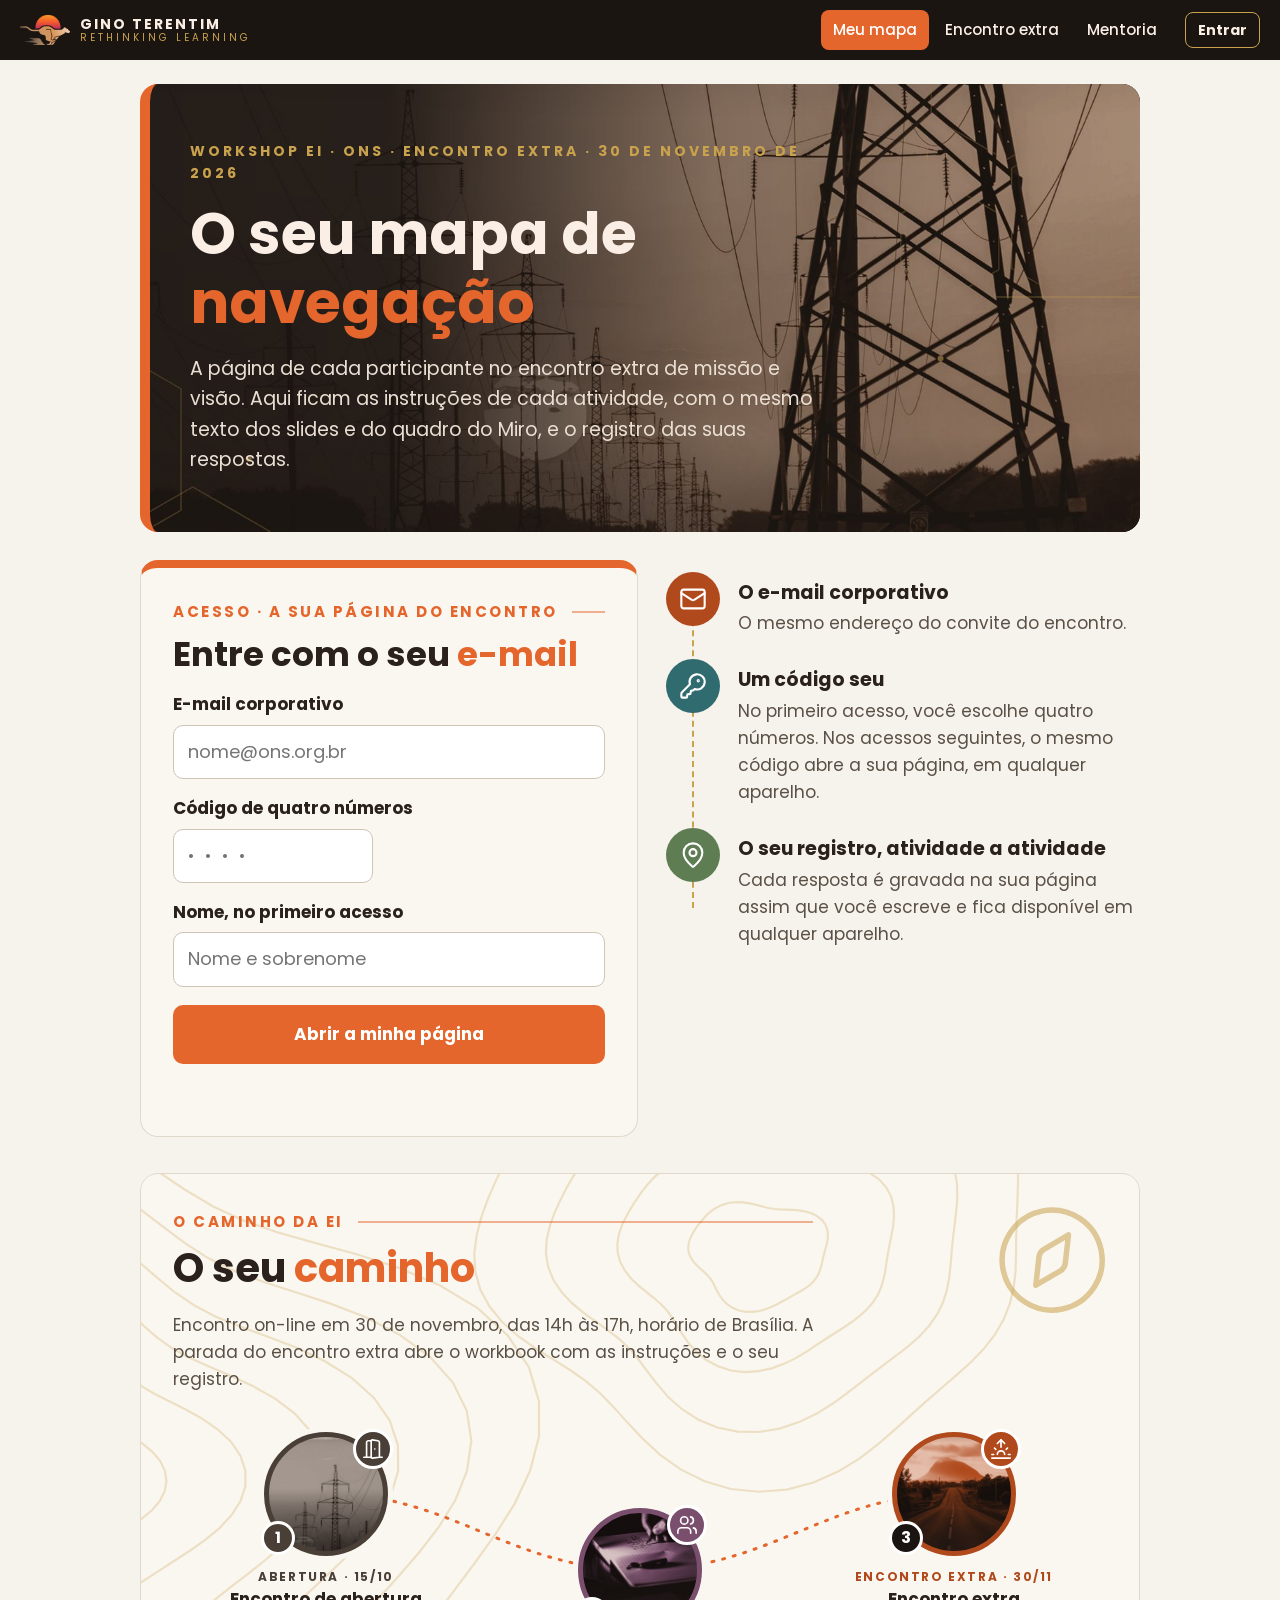
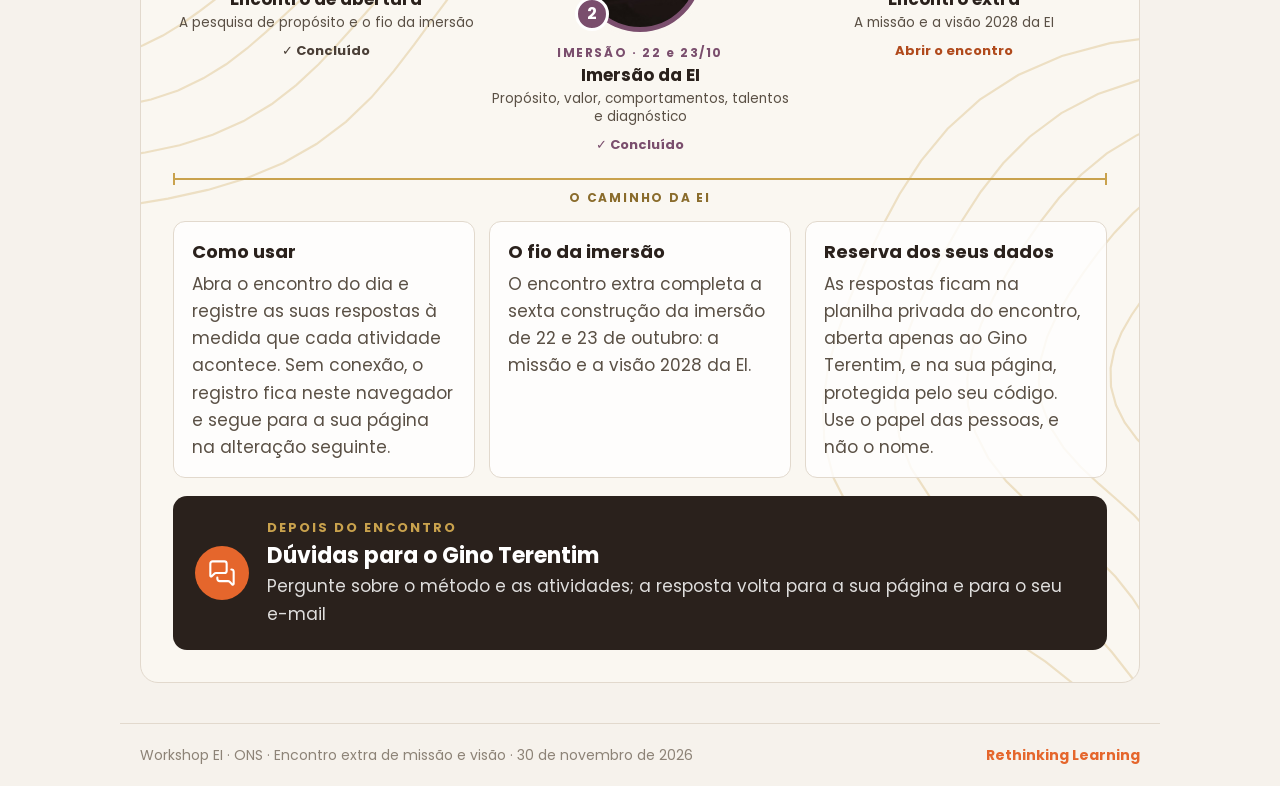
==== docs/index.html @ 48d2175e "Workbook digital do encontro extra de missão e visão (v2) Co-Authored-By: Claude Opus 5.5 <noreply@a" ====
<!doctype html>
<html lang="pt-BR"><head><meta charset="utf-8"><meta name="viewport" content="width=device-width,initial-scale=1">
<title>Encontro extra EI · Workbook digital</title><meta name="robots" content="noindex">
<style>@font-face{font-family:Poppins;font-weight:400;src:url(fonts/Poppins-Regular.ttf) format('truetype');font-display:swap}@font-face{font-family:Poppins;font-weight:500;src:url(fonts/Poppins-Medium.ttf) format('truetype');font-display:swap}@font-face{font-family:Poppins;font-weight:700;src:url(fonts/Poppins-Bold.ttf) format('truetype');font-display:swap}:root{--lar:#E5662C;--tinta:#2A211C;--corpo:#5A5045;--linha:#E2D9CD;--fraco:#8D8377;--claro:#F6F2EC;--papel:#FAF7F1;--escuro:#1B1512;--ouro:#C9A24D;--tom:#E5662C}
*{box-sizing:border-box}
html{scroll-behavior:smooth}
body{margin:0;font-family:Poppins,system-ui,sans-serif;font-size:17px;line-height:1.6;color:var(--corpo);background:var(--claro)}
a{color:var(--lar)}
h1,h2,h3{color:var(--tinta);line-height:1.2;margin:0 0 .5em}
h1 em,h2 em{font-style:normal;color:var(--lar)}
main{max-width:1040px;margin:0 auto;padding:0 20px 40px}
.topo{position:sticky;top:0;z-index:20;display:flex;align-items:center;gap:16px;flex-wrap:wrap;padding:10px 20px;background:var(--escuro);color:#FBEEE5}
.marca{display:flex;align-items:center;gap:10px;text-decoration:none;color:#FBEEE5}
.marca img{height:30px;width:auto}
.marca span{display:flex;flex-direction:column;line-height:1.15}
.marca b{font-size:14px;letter-spacing:2px}
.marca i{font-style:normal;font-size:10px;letter-spacing:3px;color:var(--ouro)}
.nav{margin-left:auto;display:flex;gap:4px;flex-wrap:wrap}
.nav a{color:#FBEEE5;text-decoration:none;font-size:15px;font-weight:500;padding:8px 12px;border-radius:8px}
.nav a:hover,.nav a.ativo{background:var(--lar);color:#fff}
.selo-prof{margin-left:auto;background:var(--lar);color:#fff;font-weight:700;font-size:13px;letter-spacing:2px;padding:6px 12px;border-radius:6px}
.capa{margin:24px 0 0;padding:56px 40px;border-radius:18px;background:var(--escuro);color:#EADFD3;position:relative;overflow:hidden;border-left:10px solid var(--tom)}
.capa:after{content:"";position:absolute;right:-70px;top:-70px;width:280px;height:280px;border:2px solid var(--ouro);opacity:.35;clip-path:polygon(25% 0,75% 0,100% 50%,75% 100%,25% 100%,0 50%);background:transparent;outline:2px solid var(--ouro)}
.capa__k{font-size:14px;font-weight:700;letter-spacing:3px;color:var(--ouro);margin:0 0 14px}
.capa h1{color:#FBEEE5;font-size:clamp(34px,6vw,58px);margin:0 0 16px}
.capa__l{font-size:19px;max-width:720px;margin:0}
.bloco{margin:36px 0 0;padding:32px;background:var(--papel);border:1px solid var(--linha);border-radius:18px;border-top:8px solid var(--tom)}
.bloco--abre{border-top-color:var(--lar)}
.eyebrow{display:flex;align-items:center;gap:14px;color:var(--tom);font-weight:700;font-size:15px;letter-spacing:2.5px;margin-bottom:10px}
.eyebrow i{flex:1;height:2px;background:var(--tom);opacity:.5}
.bloco h2{font-size:clamp(26px,4vw,36px)}
.bloco h3{font-size:22px;margin-top:1.2em}
.pergunta{font-size:21px;font-weight:500;color:var(--tinta);border-left:5px solid var(--tom);padding:6px 0 6px 16px;margin:14px 0}
.pergunta--at{font-size:19px;background:#fff;border-radius:0 10px 10px 0;padding:12px 16px}
.capaz{background:#fff;border:1px solid var(--linha);border-radius:12px;padding:16px 20px;margin:16px 0}
.capaz b{color:var(--tinta)}
.capaz ol{margin:8px 0 0;padding-left:22px}
.conceito{background:#fff;border:1px solid var(--linha);border-radius:14px;padding:22px 24px;margin:20px 0}
.conceito h3{margin-top:0}
.fonte{font-size:15px;color:var(--fraco);margin:10px 0 0}
.regua{background:#B04A1C;color:#FDEFE6;border-radius:14px;padding:24px;margin:20px 0}
.regua h3{color:#fff;margin-top:0}
.regua__q{font-size:22px;font-weight:700;color:#fff}
.regua .cards3>div{background:rgba(255,255,255,.12);border:0;color:#FDEFE6}
.regua .cards3 b{color:#fff}
.regua .tabela--ler{background:#fff;color:var(--corpo)}
.cards3{display:grid;grid-template-columns:repeat(auto-fit,minmax(230px,1fr));gap:14px;margin:14px 0}
.cards3>div{background:var(--papel);border:1px solid var(--linha);border-radius:12px;padding:16px 18px}
.cards3 b{display:block;color:var(--tinta);font-size:18px;margin-bottom:4px}
.cards3 p{margin:0}
.cards3 i{display:block;margin-top:8px;color:var(--fraco)}
.cards2{display:grid;grid-template-columns:repeat(auto-fit,minmax(260px,1fr));gap:16px;margin:24px 0 8px}
.cartao{display:flex;flex-direction:column;gap:6px;padding:22px;border-radius:14px;background:var(--tom);color:#fff;text-decoration:none}
.cartao span{font-size:13px;font-weight:700;letter-spacing:2px;opacity:.85}
.cartao b{font-size:22px;line-height:1.2}
.cartao i{font-style:normal;opacity:.9}
.nota-pe{color:var(--fraco);font-size:15px}
.caminho{display:grid;grid-template-columns:repeat(5,1fr);gap:10px;margin:16px 0}
.caminho__p{display:flex;flex-direction:column;align-items:center;text-align:center;gap:4px;padding:14px 8px;border-radius:12px;background:#fff;border:2px solid var(--linha);text-decoration:none;color:var(--corpo)}
.caminho__g{font-size:11px;font-weight:700;letter-spacing:1.5px;color:var(--fraco);text-transform:uppercase;min-height:34px}
.caminho__n{width:52px;height:52px;border-radius:50%;display:grid;place-items:center;font-weight:700;font-size:22px;color:var(--tom);border:3px solid var(--tom);background:var(--claro)}
.caminho__p b{color:var(--tinta);font-size:15px;line-height:1.25}
.caminho__p small{font-size:13px}
.caminho__p em{font-style:normal;font-size:13px;font-weight:500;color:var(--tom)}
.caminho__p.feito .caminho__n,.caminho__p.aqui .caminho__n{background:var(--tom);color:#fff}
.caminho__p.aqui{border-color:var(--lar);box-shadow:0 0 0 3px rgba(229,102,44,.25)}
.indice{list-style:none;padding:0;margin:10px 0;display:grid;gap:8px}
.indice li{display:flex;flex-wrap:wrap;gap:6px 16px;align-items:baseline;background:#fff;border-left:6px solid var(--tom);border-radius:0 10px 10px 0;padding:10px 14px}
.indice a{color:var(--tinta);text-decoration:none;font-weight:500}
.indice a b{color:var(--tom)}
.indice span{color:var(--fraco);font-size:15px}
.atividade{background:#fff;border:2px solid var(--tom);border-radius:16px;padding:24px;margin:24px 0}
.atividade__cab{display:flex;gap:10px;flex-wrap:wrap;margin-bottom:10px}
.selo{display:inline-block;background:var(--tom);color:#fff;font-weight:700;font-size:13px;letter-spacing:1.5px;padding:6px 12px;border-radius:999px;text-decoration:none}
.selo--miro{background:#fff;color:var(--tom);border:2px solid var(--tom)}
.atividade h3{margin-top:4px;font-size:24px}
.passos{padding-left:0;list-style:none;counter-reset:p;margin:14px 0}
.passos li{counter-increment:p;position:relative;padding:8px 0 8px 48px;border-bottom:1px solid var(--linha)}
.passos li:before{content:counter(p);position:absolute;left:0;top:7px;width:32px;height:32px;border-radius:50%;background:var(--tom);color:#fff;font-weight:700;display:grid;place-items:center}
.passos li i{font-style:normal;font-weight:700;color:var(--tom);white-space:nowrap}
.meta{display:grid;grid-template-columns:repeat(auto-fit,minmax(200px,1fr));gap:10px;margin:14px 0}
.meta div{background:var(--papel);border-radius:10px;padding:10px 14px}
.meta span{display:block;font-size:12px;font-weight:700;letter-spacing:1.5px;text-transform:uppercase;color:var(--fraco)}
.meta b{font-weight:500;color:var(--tinta);font-size:16px}
.exemplo{background:#FBEFE4;border-radius:12px;padding:14px 18px;margin:14px 0}
.exemplo>span{font-size:12px;font-weight:700;letter-spacing:1.5px;color:var(--lar)}
.exemplo p{margin:6px 0}
.registro{border:2px dashed var(--tom);border-radius:14px;padding:18px;margin:18px 0 6px;background:var(--papel)}
.registro__t{font-size:13px;font-weight:700;letter-spacing:2px;color:var(--tom)}
.campo{margin:14px 0 0}
.campo label{display:block;color:var(--tinta);margin-bottom:4px}
.dica{margin:0 0 6px;font-size:15px;color:var(--fraco)}
textarea,input[type=text],select{width:100%;font:inherit;font-size:16px;color:var(--tinta);background:#fff;border:1.5px solid #CFC4B5;border-radius:10px;padding:10px 12px}
textarea{resize:vertical;min-height:52px}
textarea:focus,input:focus,select:focus{outline:3px solid rgba(229,102,44,.35);border-color:var(--lar)}
.espelho__v{background:#fff;border:1.5px solid var(--linha);border-radius:10px;padding:10px 12px;color:var(--tinta);white-space:pre-wrap}
.notas{display:grid;grid-template-columns:repeat(auto-fit,minmax(130px,1fr));gap:10px}
.banco{margin:4px 0 8px}
.lacunas,.associar{padding-left:22px;margin:8px 0 12px}
.lacunas li,.associar li{margin:8px 0}
.lacuna{width:74px!important;display:inline-block;text-align:center;font-weight:700}
.associar li{display:grid;grid-template-columns:1fr minmax(200px,260px);gap:12px;align-items:center}
.certo{border-color:#3F7D4E!important;background:#E9F4EA!important}
.errado{border-color:#B8432F!important;background:#FBE9E5!important}
.tabela-w{overflow-x:auto;margin:10px 0}
.tabela{width:100%;border-collapse:collapse;font-size:16px}
.tabela th{background:var(--tinta);color:#FBEEE5;text-align:left;padding:10px 12px;font-size:14px;letter-spacing:.5px}
.tabela td{border:1px solid var(--linha);padding:8px 10px;vertical-align:top;background:#fff;min-width:190px}
.tabela--ler td{padding:10px 12px}
.tabela td textarea,.tabela td select{border-color:var(--linha)}
.mapa{position:relative;margin:16px 0 0;height:480px;background:#fff;border:1.5px solid var(--linha);border-radius:12px;overflow:hidden}
.mapa:before{content:"";position:absolute;left:50%;top:0;bottom:0;border-left:2px dashed var(--linha)}
.mapa:after{content:"";position:absolute;top:50%;left:0;right:0;border-top:2px dashed var(--linha)}
.mapa__q{position:absolute;font-size:12px;font-weight:700;letter-spacing:1px;color:var(--fraco);text-transform:uppercase;padding:8px 10px;z-index:1}
.mapa__n{position:absolute;z-index:2;max-width:42%;font-size:14px;line-height:1.25;font-weight:500;color:var(--tinta);padding:6px 9px;border-radius:6px;box-shadow:0 1px 0 rgba(0,0,0,.15)}
.pontos{margin:14px 0 0;background:var(--papel);border-radius:12px;padding:12px 16px}
.pontos summary{cursor:pointer;font-weight:700;color:var(--tinta)}
.btn{display:inline-block;font:inherit;font-size:15px;font-weight:700;border-radius:10px;padding:10px 16px;cursor:pointer;text-decoration:none;border:2px solid transparent}
.btn--sec{background:#fff;color:var(--tinta);border-color:var(--tinta)}
.btn--mentor{background:var(--tinta);color:#fff}
.mentor{margin:14px 0 0}
.barra{display:flex;flex-wrap:wrap;gap:10px;align-items:center;margin:18px 0 0}
.barra__s{flex:1;min-width:220px;color:var(--fraco);font-size:15px}
.prof{margin:16px 0 0;background:#2A211C;color:#EADFD3;border-radius:12px;padding:16px 20px}
.prof>span{font-size:12px;font-weight:700;letter-spacing:2px;color:var(--ouro)}
.prof__resp{background:rgba(255,255,255,.08);border-radius:10px;padding:10px 14px;margin-top:10px}
.prof__resp b{color:#fff;display:block}
.rodape{max-width:1040px;margin:0 auto;padding:20px;display:flex;justify-content:space-between;gap:12px;flex-wrap:wrap;font-size:14px;color:var(--fraco);border-top:1px solid var(--linha)}
.rodape span:last-child{color:var(--lar);font-weight:700}
@media(max-width:760px){
 body{font-size:16px}.bloco{padding:20px}.capa{padding:36px 22px}
 .caminho{grid-template-columns:1fr 1fr}.caminho__g{min-height:0}
 .associar li{grid-template-columns:1fr}
 .tabela[data-tabela] thead{display:none}
 .tabela[data-tabela] tr{display:block;margin-bottom:14px;border:1px solid var(--linha);border-radius:10px;overflow:hidden}
 .tabela[data-tabela] td{display:block;border:0;border-bottom:1px solid var(--linha)}
 .tabela[data-tabela] td:before{content:attr(data-th);display:block;font-size:12px;font-weight:700;letter-spacing:1px;color:var(--fraco);text-transform:uppercase;margin-bottom:4px}
 .mapa{height:420px}
}
@media print{
 .topo,.barra,.mentor,.btn{display:none!important}
 body{background:#fff;font-size:12pt}.bloco,.atividade,.conceito{break-inside:avoid-page;box-shadow:none}
 .bloco{break-inside:auto}.capa{background:#fff;color:#000;border:2px solid #000}.capa h1{color:#000}.capa__k{color:#000}
 textarea,input,select{border:1px solid #999}
 details.pontos{display:block}
}

/* ===== camada 2026-11 · mapa de navegação, conta e capas com foto ===== */
.btn{background:var(--lar);color:#fff}
.btn--sec{background:#fff;color:var(--tinta);border-color:var(--tinta)}
.btn--mentor{background:var(--tinta);color:#fff}
.btn--grande{font-size:17px;padding:14px 22px;margin-top:18px;width:100%}
.btn:hover{filter:brightness(1.06)}
.disco{flex:none;display:inline-grid;place-items:center;width:54px;height:54px;border-radius:50%;background:var(--tom)}
.disco svg{display:block}
.capa--foto{background-color:var(--escuro);background-image:var(--foto,none);background-position:right center;background-size:cover;background-repeat:no-repeat;min-height:380px;display:flex;flex-direction:column;justify-content:flex-end}
.capa--foto .capa__l,.capa--foto h1,.capa--foto .capa__k{max-width:640px;position:relative;z-index:1}
.capa--foto:after{opacity:.22}
.conta{display:flex;align-items:center;gap:10px;font-size:14px;color:#FBEEE5}
.conta a{color:#FBEEE5;font-weight:700;text-decoration:none;border:1.5px solid var(--ouro);padding:6px 12px;border-radius:8px}
.conta span{font-weight:700}
.conta__sair{font:inherit;font-size:13px;background:transparent;color:var(--ouro);border:1.5px solid var(--ouro);border-radius:8px;padding:5px 10px;cursor:pointer}
.aviso-conta{margin:16px 0 0;padding:14px 18px;border-radius:12px;background:#FFF4EC;border-left:6px solid var(--lar);color:var(--tinta)}
.aviso-conta .btn{margin-left:8px;padding:6px 14px}
.barra__s--ok{color:#4B6A41;font-weight:500}
.barra__s--ok:before{content:"";display:inline-block;width:9px;height:9px;border-radius:50%;background:#5E7D52;margin-right:8px;vertical-align:1px}
/* entrada */
.entrada{margin:28px 0 0;display:grid;grid-template-columns:minmax(0,1.05fr) minmax(0,1fr);gap:28px;align-items:start}
.entrada[hidden]{display:none}
.entrada__f{padding:32px;background:var(--papel);border:1px solid var(--linha);border-top:8px solid var(--lar);border-radius:18px}
.entrada__f h2{font-size:clamp(26px,4vw,34px)}
.entrada__f label{display:block;margin:16px 0 6px;color:var(--tinta)}
.entrada__f input{font-size:18px;padding:12px 14px}
.entrada__f input[name=codigo]{letter-spacing:10px;max-width:200px}
.entrada__aviso{min-height:1.6em;margin:12px 0 0;color:var(--corpo);font-weight:500}
.entrada__aviso--erro{color:#A33B12}
.entrada__passos{list-style:none;margin:0;padding:12px 0 0;display:flex;flex-direction:column;gap:22px;position:relative}
.entrada__passos:before{content:"";position:absolute;left:26px;top:40px;bottom:40px;border-left:2.5px dashed var(--ouro)}
.entrada__passos li{display:flex;gap:18px;align-items:flex-start;position:relative}
.entrada__passos b{display:block;color:var(--tinta);font-size:19px;margin-top:6px}
.entrada__passos p{margin:2px 0 0}
/* mapa do curso */
.mapa-curso{margin:36px 0 0;padding:36px 32px 32px;border-radius:18px;border:1px solid var(--linha);position:relative;overflow:hidden;
  background:var(--papel) url("data:image/svg+xml,%3Csvg%20xmlns%3D%22http%3A//www.w3.org/2000/svg%22%20width%3D%221000%22%20height%3D%22560%22%20viewBox%3D%220%200%201000%20560%22%3E%3Cg%20fill%3D%22none%22%20stroke%3D%22%23C9A24D%22%20stroke-opacity%3D%22.28%22%20stroke-width%3D%221.1%22%3E%3Cpath%20d%3D%22M219.3%2C150.0%20L220.1%2C152.6%20L220.0%2C155.2%20L219.1%2C157.8%20L217.5%2C160.1%20L215.2%2C162.2%20L212.6%2C163.9%20L209.8%2C165.5%20L207.0%2C166.8%20L204.3%2C168.0%20L201.7%2C169.2%20L199.2%2C170.3%20L196.7%2C171.4%20L194.1%2C172.4%20L191.4%2C173.3%20L188.6%2C173.9%20L185.8%2C174.3%20L182.9%2C174.4%20L180.0%2C174.2%20L177.2%2C173.9%20L174.4%2C173.5%20L171.6%2C173.1%20L168.8%2C172.7%20L165.9%2C172.4%20L162.8%2C172.1%20L159.6%2C171.6%20L156.3%2C171.0%20L153.0%2C170.0%20L150.1%2C168.6%20L147.6%2C166.8%20L145.8%2C164.6%20L144.7%2C162.2%20L144.4%2C159.6%20L144.7%2C157.0%20L145.5%2C154.5%20L146.5%2C152.2%20L147.6%2C150.0%20L148.5%2C148.0%20L149.1%2C146.0%20L149.5%2C143.9%20L149.7%2C141.8%20L149.9%2C139.6%20L150.3%2C137.3%20L151.0%2C135.0%20L152.2%2C132.7%20L153.9%2C130.7%20L156.1%2C128.9%20L158.6%2C127.4%20L161.5%2C126.3%20L164.5%2C125.4%20L167.6%2C124.7%20L170.7%2C124.3%20L173.8%2C123.9%20L176.9%2C123.6%20L180.0%2C123.4%20L183.1%2C123.4%20L186.3%2C123.6%20L189.3%2C124.2%20L192.2%2C125.2%20L194.8%2C126.5%20L197.0%2C128.1%20L198.9%2C130.0%20L200.5%2C131.9%20L201.9%2C133.8%20L203.2%2C135.5%20L204.7%2C137.2%20L206.4%2C138.7%20L208.5%2C140.2%20L210.8%2C141.7%20L213.3%2C143.4%20L215.7%2C145.3%20L217.8%2C147.6%20L219.3%2C150.0Z%22/%3E%3Cpath%20d%3D%22M259.8%2C150.0%20L260.6%2C155.2%20L259.7%2C160.4%20L257.2%2C165.3%20L253.4%2C169.8%20L248.8%2C173.7%20L243.6%2C177.2%20L238.4%2C180.3%20L233.2%2C183.1%20L228.3%2C185.8%20L223.4%2C188.4%20L218.6%2C190.9%20L213.7%2C193.3%20L208.5%2C195.3%20L203.1%2C197.0%20L197.4%2C198.1%20L191.6%2C198.7%20L185.8%2C198.7%20L180.0%2C198.3%20L174.4%2C197.8%20L168.8%2C197.2%20L163.1%2C196.6%20L157.3%2C196.2%20L151.2%2C195.8%20L144.7%2C195.2%20L138.1%2C194.3%20L131.5%2C192.8%20L125.3%2C190.5%20L120.0%2C187.3%20L115.7%2C183.3%20L112.9%2C178.7%20L111.5%2C173.7%20L111.4%2C168.5%20L112.3%2C163.4%20L113.8%2C158.6%20L115.5%2C154.2%20L116.9%2C150.0%20L117.8%2C146.0%20L118.1%2C141.9%20L118.1%2C137.7%20L118.0%2C133.3%20L118.1%2C128.6%20L118.8%2C123.8%20L120.5%2C119.1%20L123.2%2C114.7%20L127.0%2C110.8%20L131.7%2C107.4%20L137.1%2C104.6%20L143.0%2C102.5%20L149.0%2C100.8%20L155.1%2C99.4%20L161.3%2C98.3%20L167.5%2C97.3%20L173.7%2C96.6%20L180.0%2C96.3%20L186.3%2C96.4%20L192.6%2C97.2%20L198.5%2C98.8%20L204.0%2C101.1%20L208.9%2C104.1%20L213.1%2C107.5%20L216.6%2C111.2%20L219.7%2C114.9%20L222.7%2C118.4%20L225.8%2C121.6%20L229.3%2C124.4%20L233.5%2C127.1%20L238.3%2C129.9%20L243.5%2C132.9%20L248.7%2C136.4%20L253.5%2C140.4%20L257.4%2C145.0%20L259.8%2C150.0Z%22/%3E%3Cpath%20d%3D%22M300.5%2C150.0%20L300.5%2C157.8%20L298.0%2C165.4%20L293.4%2C172.5%20L287.4%2C179.0%20L280.5%2C184.7%20L273.2%2C189.9%20L266.0%2C194.6%20L259.1%2C199.1%20L252.3%2C203.5%20L245.5%2C207.8%20L238.5%2C211.9%20L231.1%2C215.6%20L223.2%2C218.7%20L214.9%2C221.0%20L206.2%2C222.4%20L197.4%2C223.0%20L188.6%2C223.0%20L180.0%2C222.5%20L171.5%2C222.0%20L163.0%2C221.5%20L154.3%2C221.2%20L145.2%2C220.9%20L135.6%2C220.5%20L125.7%2C219.7%20L115.7%2C218.0%20L106.1%2C215.3%20L97.5%2C211.1%20L90.3%2C205.7%20L85.1%2C199.2%20L82.0%2C191.9%20L80.9%2C184.2%20L81.3%2C176.6%20L82.8%2C169.3%20L84.6%2C162.5%20L86.1%2C156.1%20L87.0%2C150.0%20L86.9%2C144.0%20L86.2%2C137.8%20L85.2%2C131.2%20L84.5%2C124.2%20L84.5%2C117.0%20L85.9%2C109.8%20L89.0%2C102.8%20L93.7%2C96.3%20L99.9%2C90.7%20L107.4%2C85.9%20L115.7%2C81.9%20L124.4%2C78.7%20L133.4%2C76.0%20L142.5%2C73.8%20L151.7%2C71.8%20L161.0%2C70.2%20L170.4%2C69.1%20L180.0%2C68.7%20L189.5%2C69.3%20L198.8%2C71.1%20L207.5%2C74.0%20L215.3%2C78.1%20L222.2%2C82.9%20L228.1%2C88.3%20L233.3%2C93.6%20L238.0%2C98.8%20L242.9%2C103.4%20L248.4%2C107.5%20L254.7%2C111.2%20L262.0%2C114.9%20L270.1%2C118.9%20L278.4%2C123.5%20L286.3%2C128.9%20L293.1%2C135.2%20L298.0%2C142.4%20L300.5%2C150.0Z%22/%3E%3Cpath%20d%3D%22M340.1%2C150.0%20L338.5%2C160.3%20L334.0%2C170.1%20L327.4%2C179.2%20L319.3%2C187.6%20L310.6%2C195.1%20L301.8%2C202.1%20L293.2%2C208.7%20L284.9%2C215.2%20L276.6%2C221.5%20L268.0%2C227.6%20L258.8%2C233.3%20L248.8%2C238.2%20L238.0%2C242.2%20L226.7%2C245.0%20L215.0%2C246.6%20L203.2%2C247.3%20L191.5%2C247.4%20L180.0%2C247.2%20L168.5%2C247.0%20L156.9%2C247.0%20L144.9%2C247.2%20L132.2%2C247.2%20L119.0%2C246.8%20L105.6%2C245.4%20L92.5%2C242.5%20L80.4%2C237.9%20L70.0%2C231.5%20L62.0%2C223.4%20L56.6%2C214.0%20L53.8%2C204.0%20L53.2%2C193.8%20L54.1%2C183.9%20L55.7%2C174.7%20L57.0%2C166.1%20L57.5%2C157.9%20L56.8%2C150.0%20L55.1%2C141.9%20L52.8%2C133.4%20L50.6%2C124.3%20L49.3%2C114.8%20L49.7%2C105.0%20L52.2%2C95.3%20L57.0%2C86.2%20L64.1%2C77.9%20L72.9%2C70.7%20L83.2%2C64.5%20L94.3%2C59.3%20L105.9%2C54.9%20L117.7%2C51.0%20L129.7%2C47.6%20L141.9%2C44.7%20L154.4%2C42.4%20L167.1%2C41.1%20L180.0%2C41.0%20L192.7%2C42.5%20L204.8%2C45.6%20L216.1%2C50.3%20L226.0%2C56.3%20L234.7%2C63.1%20L242.3%2C70.1%20L249.2%2C76.8%20L256.1%2C82.8%20L263.5%2C88.1%20L272.0%2C92.8%20L281.8%2C97.2%20L292.7%2C101.8%20L304.2%2C107.1%20L315.5%2C113.5%20L325.5%2C121.1%20L333.4%2C130.0%20L338.4%2C139.7%20L340.1%2C150.0Z%22/%3E%3Cpath%20d%3D%22M377.7%2C150.0%20L374.0%2C162.6%20L367.4%2C174.5%20L358.9%2C185.5%20L349.3%2C195.6%20L339.4%2C205.1%20L329.8%2C214.0%20L320.4%2C222.8%20L311.0%2C231.4%20L301.3%2C239.8%20L290.8%2C247.8%20L279.2%2C254.9%20L266.5%2C261.0%20L252.8%2C265.6%20L238.4%2C268.8%20L223.7%2C270.7%20L209.0%2C271.7%20L194.4%2C272.3%20L180.0%2C272.7%20L165.4%2C273.3%20L150.4%2C274.2%20L134.8%2C275.0%20L118.4%2C275.4%20L101.6%2C274.6%20L84.9%2C272.0%20L69.1%2C267.3%20L55.1%2C260.2%20L43.8%2C250.9%20L35.6%2C239.8%20L30.6%2C227.5%20L28.4%2C214.8%20L28.3%2C202.4%20L29.2%2C190.7%20L30.1%2C179.8%20L30.0%2C169.6%20L28.5%2C159.8%20L25.5%2C150.0%20L21.6%2C139.7%20L17.5%2C128.8%20L14.3%2C117.1%20L12.9%2C105.0%20L14.1%2C92.7%20L18.2%2C80.8%20L25.3%2C69.7%20L34.9%2C59.8%20L46.4%2C51.0%20L59.3%2C43.5%20L73.0%2C36.8%20L87.2%2C30.9%20L101.7%2C25.6%20L116.6%2C20.9%20L131.9%2C16.9%20L147.7%2C14.1%20L163.8%2C12.9%20L180.0%2C13.5%20L195.8%2C16.4%20L210.6%2C21.3%20L224.1%2C28.0%20L236.1%2C35.9%20L246.6%2C44.3%20L256.0%2C52.5%20L265.1%2C60.0%20L274.7%2C66.4%20L285.3%2C72.0%20L297.5%2C77.0%20L311.2%2C82.0%20L325.8%2C87.6%20L340.5%2C94.5%20L354.2%2C103.0%20L365.5%2C113.2%20L373.5%2C124.7%20L377.6%2C137.2%20L377.7%2C150.0Z%22/%3E%3Cpath%20d%3D%22M412.5%2C150.0%20L406.7%2C164.7%20L398.2%2C178.5%20L388.3%2C191.3%20L377.9%2C203.3%20L367.6%2C214.8%20L357.6%2C226.0%20L347.7%2C237.0%20L337.4%2C247.9%20L326.2%2C258.3%20L313.7%2C268.0%20L299.6%2C276.5%20L284.0%2C283.4%20L267.3%2C288.7%20L249.9%2C292.4%20L232.4%2C294.8%20L214.9%2C296.5%20L197.5%2C298.0%20L180.0%2C299.6%20L162.1%2C301.5%20L143.5%2C303.5%20L124.0%2C304.9%20L103.8%2C305.2%20L83.4%2C303.4%20L63.8%2C299.1%20L46.0%2C291.8%20L30.9%2C281.6%20L19.3%2C269.0%20L11.5%2C254.7%20L7.2%2C239.6%20L5.5%2C224.6%20L5.4%2C210.3%20L5.5%2C197.0%20L4.7%2C184.8%20L2.3%2C173.2%20L-1.9%2C161.8%20L-7.6%2C150.0%20L-13.9%2C137.4%20L-19.5%2C123.9%20L-23.2%2C109.7%20L-24.0%2C95.0%20L-21.4%2C80.4%20L-15.2%2C66.5%20L-5.8%2C53.7%20L6.4%2C42.1%20L20.4%2C31.8%20L35.7%2C22.6%20L51.7%2C14.3%20L68.2%2C6.6%20L85.4%2C-0.3%20L103.1%2C-6.4%20L121.7%2C-11.3%20L140.9%2C-14.3%20L160.5%2C-15.0%20L180.0%2C-13.1%20L198.7%2C-8.6%20L216.1%2C-1.7%20L231.7%2C7.0%20L245.6%2C16.5%20L258.0%2C26.0%20L269.8%2C34.8%20L281.6%2C42.5%20L294.6%2C48.9%20L309.1%2C54.3%20L325.5%2C59.6%20L343.2%2C65.4%20L361.4%2C72.4%20L378.7%2C81.4%20L393.8%2C92.4%20L405.3%2C105.3%20L412.4%2C119.7%20L414.7%2C134.8%20L412.5%2C150.0Z%22/%3E%3Cpath%20d%3D%22M444.4%2C150.0%20L436.6%2C166.6%20L426.8%2C182.2%20L416.2%2C196.9%20L405.7%2C210.9%20L395.6%2C224.5%20L385.7%2C238.0%20L375.4%2C251.4%20L364.2%2C264.5%20L351.3%2C276.9%20L336.4%2C288.1%20L319.6%2C297.7%20L301.1%2C305.4%20L281.5%2C311.3%20L261.4%2C315.7%20L241.2%2C319.1%20L221.0%2C322.1%20L200.7%2C325.1%20L180.0%2C328.5%20L158.5%2C331.9%20L136.0%2C334.9%20L112.5%2C336.6%20L88.5%2C336.2%20L65.0%2C332.7%20L43.0%2C325.8%20L23.8%2C315.3%20L8.3%2C301.6%20L-2.9%2C285.5%20L-10.1%2C268.1%20L-13.8%2C250.5%20L-15.4%2C233.6%20L-16.4%2C217.8%20L-18.1%2C203.4%20L-21.5%2C190.0%20L-27.1%2C177.1%20L-34.6%2C163.9%20L-43.1%2C150.0%20L-51.3%2C135.0%20L-57.8%2C118.9%20L-61.3%2C102.1%20L-60.9%2C85.1%20L-56.3%2C68.4%20L-47.7%2C52.6%20L-35.8%2C38.1%20L-21.3%2C24.9%20L-5.2%2C12.8%20L12.1%2C1.8%20L30.1%2C-8.5%20L49.0%2C-18.1%20L68.7%2C-26.8%20L89.5%2C-34.1%20L111.5%2C-39.5%20L134.2%2C-42.2%20L157.3%2C-42.0%20L180.0%2C-38.4%20L201.5%2C-31.9%20L221.2%2C-23.1%20L238.9%2C-12.9%20L254.8%2C-2.3%20L269.6%2C7.7%20L284.2%2C16.4%20L299.6%2C23.5%20L316.6%2C29.4%20L335.6%2C34.8%20L356.3%2C40.4%20L377.9%2C47.4%20L398.9%2C56.4%20L417.9%2C67.8%20L433.2%2C81.7%20L443.8%2C97.6%20L448.9%2C114.9%20L448.9%2C132.6%20L444.4%2C150.0Z%22/%3E%3Cpath%20d%3D%22M916.5%2C420.0%20L915.4%2C422.3%20L914.1%2C424.5%20L912.8%2C426.5%20L911.6%2C428.5%20L910.5%2C430.5%20L909.3%2C432.5%20L907.9%2C434.5%20L906.4%2C436.4%20L904.5%2C438.1%20L902.3%2C439.7%20L899.9%2C441.0%20L897.2%2C442.1%20L894.4%2C442.9%20L891.6%2C443.6%20L888.8%2C444.3%20L885.9%2C444.9%20L883.0%2C445.6%20L880.0%2C446.3%20L876.8%2C446.9%20L873.5%2C447.4%20L870.0%2C447.6%20L866.6%2C447.3%20L863.3%2C446.5%20L860.4%2C445.2%20L857.9%2C443.3%20L856.1%2C441.1%20L854.8%2C438.7%20L854.0%2C436.2%20L853.5%2C433.7%20L853.2%2C431.5%20L852.8%2C429.4%20L852.2%2C427.5%20L851.2%2C425.7%20L850.0%2C423.9%20L848.7%2C422.0%20L847.3%2C420.0%20L846.1%2C417.8%20L845.3%2C415.5%20L845.1%2C413.1%20L845.4%2C410.7%20L846.3%2C408.4%20L847.7%2C406.2%20L849.4%2C404.2%20L851.5%2C402.3%20L853.7%2C400.5%20L856.1%2C398.9%20L858.5%2C397.3%20L861.2%2C395.8%20L864.0%2C394.5%20L867.0%2C393.5%20L870.2%2C392.9%20L873.5%2C392.6%20L876.8%2C392.9%20L880.0%2C393.6%20L883.0%2C394.6%20L885.7%2C395.9%20L888.2%2C397.3%20L890.5%2C398.6%20L892.7%2C399.8%20L895.0%2C400.7%20L897.5%2C401.5%20L900.3%2C402.1%20L903.3%2C402.8%20L906.4%2C403.6%20L909.5%2C404.7%20L912.3%2C406.2%20L914.7%2C408.0%20L916.5%2C410.2%20L917.5%2C412.6%20L917.7%2C415.1%20L917.4%2C417.6%20L916.5%2C420.0Z%22/%3E%3Cpath%20d%3D%22M950.8%2C420.0%20L948.7%2C424.5%20L946.5%2C428.7%20L944.5%2C432.8%20L942.6%2C436.9%20L940.6%2C440.9%20L938.5%2C445.0%20L935.9%2C449.0%20L932.7%2C452.7%20L928.8%2C456.2%20L924.4%2C459.2%20L919.4%2C461.7%20L914.2%2C463.8%20L908.7%2C465.7%20L903.3%2C467.3%20L897.7%2C469.0%20L892.1%2C470.7%20L886.2%2C472.5%20L880.0%2C474.2%20L873.4%2C475.6%20L866.6%2C476.4%20L859.6%2C476.4%20L852.8%2C475.4%20L846.5%2C473.2%20L841.0%2C470.0%20L836.7%2C465.8%20L833.4%2C461.1%20L831.2%2C456.1%20L829.8%2C451.2%20L828.8%2C446.6%20L827.7%2C442.4%20L826.3%2C438.5%20L824.4%2C435.0%20L821.8%2C431.5%20L818.9%2C428.0%20L815.8%2C424.2%20L813.0%2C420.0%20L810.9%2C415.5%20L809.7%2C410.8%20L809.7%2C406.0%20L810.8%2C401.3%20L812.9%2C396.8%20L815.9%2C392.6%20L819.4%2C388.6%20L823.4%2C384.8%20L827.6%2C381.2%20L832.1%2C377.7%20L836.9%2C374.4%20L842.1%2C371.4%20L847.8%2C368.9%20L854.0%2C367.0%20L860.4%2C365.9%20L867.1%2C365.8%20L873.7%2C366.7%20L880.0%2C368.3%20L885.8%2C370.5%20L891.2%2C372.9%20L896.1%2C375.4%20L900.9%2C377.5%20L905.6%2C379.3%20L910.7%2C380.6%20L916.2%2C381.7%20L922.2%2C382.7%20L928.5%2C384.0%20L934.9%2C385.9%20L940.9%2C388.4%20L946.1%2C391.7%20L950.1%2C395.8%20L952.8%2C400.4%20L953.9%2C405.3%20L953.8%2C410.4%20L952.6%2C415.3%20L950.8%2C420.0Z%22/%3E%3Cpath%20d%3D%22M983.2%2C420.0%20L980.5%2C426.5%20L977.9%2C432.8%20L975.5%2C439.0%20L973.2%2C445.1%20L970.7%2C451.3%20L967.6%2C457.5%20L963.7%2C463.4%20L958.7%2C468.9%20L952.8%2C473.9%20L946.0%2C478.2%20L938.6%2C482.0%20L930.9%2C485.3%20L923.0%2C488.4%20L915.1%2C491.4%20L907.0%2C494.5%20L898.5%2C497.8%20L889.6%2C500.9%20L880.0%2C503.8%20L869.9%2C505.9%20L859.4%2C506.7%20L848.9%2C506.1%20L838.9%2C503.6%20L830.0%2C499.5%20L822.5%2C493.8%20L816.6%2C487.1%20L812.3%2C479.7%20L809.3%2C472.4%20L807.1%2C465.3%20L805.1%2C458.9%20L802.7%2C453.1%20L799.5%2C447.8%20L795.5%2C442.8%20L790.9%2C437.7%20L785.9%2C432.3%20L781.2%2C426.4%20L777.3%2C420.0%20L774.7%2C413.2%20L773.7%2C406.1%20L774.4%2C399.0%20L776.7%2C392.2%20L780.3%2C385.6%20L784.8%2C379.3%20L789.9%2C373.3%20L795.5%2C367.5%20L801.5%2C361.9%20L808.0%2C356.5%20L815.1%2C351.4%20L823.0%2C346.9%20L831.7%2C343.3%20L841.1%2C340.9%20L851.0%2C339.8%20L861.0%2C340.1%20L870.8%2C341.7%20L880.0%2C344.3%20L888.6%2C347.5%20L896.5%2C350.7%20L904.0%2C353.7%20L911.4%2C356.0%20L919.2%2C357.8%20L927.5%2C359.0%20L936.6%2C360.2%20L946.1%2C361.6%20L955.9%2C363.8%20L965.3%2C367.0%20L973.7%2C371.4%20L980.6%2C377.0%20L985.4%2C383.6%20L988.1%2C390.9%20L988.8%2C398.4%20L987.9%2C405.9%20L985.8%2C413.1%20L983.2%2C420.0Z%22/%3E%3Cpath%20d%3D%22M1014.3%2C420.0%20L1011.4%2C428.5%20L1008.9%2C436.8%20L1006.6%2C445.1%20L1004.0%2C453.4%20L1000.8%2C461.7%20L996.6%2C469.9%20L991.1%2C477.6%20L984.2%2C484.7%20L976.0%2C491.1%20L967.0%2C496.8%20L957.4%2C501.9%20L947.5%2C506.6%20L937.5%2C511.3%20L927.3%2C516.2%20L916.6%2C521.2%20L905.3%2C526.3%20L893.1%2C531.0%20L880.0%2C534.9%20L866.1%2C537.3%20L852.0%2C537.6%20L838.2%2C535.6%20L825.4%2C531.2%20L814.2%2C524.5%20L805.0%2C516.2%20L798.0%2C506.8%20L792.7%2C497.1%20L788.7%2C487.6%20L785.2%2C478.9%20L781.5%2C471.1%20L777.0%2C464.1%20L771.4%2C457.5%20L764.9%2C451.0%20L757.8%2C444.2%20L750.9%2C436.9%20L744.9%2C428.8%20L740.5%2C420.0%20L738.0%2C410.8%20L737.8%2C401.4%20L739.7%2C392.2%20L743.4%2C383.2%20L748.4%2C374.5%20L754.2%2C366.2%20L760.7%2C358.1%20L767.7%2C350.2%20L775.4%2C342.5%20L783.9%2C335.1%20L793.4%2C328.4%20L804.1%2C322.6%20L816.0%2C318.3%20L828.7%2C315.7%20L842.0%2C314.9%20L855.2%2C315.9%20L868.0%2C318.4%20L880.0%2C321.7%20L891.2%2C325.4%20L901.7%2C328.7%20L912.0%2C331.5%20L922.6%2C333.3%20L933.8%2C334.5%20L945.9%2C335.5%20L958.8%2C336.6%20L972.1%2C338.7%20L985.2%2C342.1%20L997.1%2C347.2%20L1007.3%2C354.0%20L1014.9%2C362.3%20L1019.8%2C371.7%20L1021.9%2C381.7%20L1021.8%2C391.9%20L1020.0%2C401.7%20L1017.3%2C411.1%20L1014.3%2C420.0Z%22/%3E%3Cpath%20d%3D%22M1044.8%2C420.0%20L1042.3%2C430.5%20L1040.2%2C440.9%20L1037.9%2C451.3%20L1035.0%2C461.8%20L1030.9%2C472.1%20L1025.2%2C482.1%20L1017.8%2C491.5%20L1008.8%2C500.1%20L998.6%2C507.8%20L987.5%2C514.9%20L976.0%2C521.6%20L964.3%2C528.2%20L952.4%2C535.0%20L940.0%2C542.1%20L926.8%2C549.4%20L912.5%2C556.4%20L896.8%2C562.5%20L880.0%2C567.0%20L862.4%2C569.1%20L844.7%2C568.3%20L827.8%2C564.3%20L812.5%2C557.3%20L799.5%2C547.9%20L788.9%2C536.8%20L780.7%2C525.0%20L774.2%2C513.4%20L768.7%2C502.4%20L763.2%2C492.6%20L757.0%2C483.8%20L749.7%2C475.7%20L741.2%2C468.0%20L731.9%2C459.9%20L722.6%2C451.2%20L714.1%2C441.7%20L707.4%2C431.2%20L703.1%2C420.0%20L701.5%2C408.4%20L702.5%2C396.8%20L705.8%2C385.4%20L710.8%2C374.4%20L717.0%2C363.7%20L723.9%2C353.3%20L731.5%2C343.0%20L739.8%2C332.9%20L749.1%2C323.1%20L759.7%2C313.8%20L771.9%2C305.6%20L785.7%2C299.0%20L800.9%2C294.4%20L817.1%2C292.0%20L833.6%2C291.8%20L849.9%2C293.5%20L865.4%2C296.5%20L880.0%2C300.1%20L893.8%2C303.6%20L907.1%2C306.3%20L920.5%2C308.0%20L934.6%2C308.8%20L949.8%2C309.2%20L966.0%2C309.7%20L982.9%2C311.2%20L999.8%2C314.3%20L1015.6%2C319.5%20L1029.5%2C327.1%20L1040.6%2C336.7%20L1048.3%2C348.0%20L1052.6%2C360.4%20L1053.9%2C373.1%20L1052.9%2C385.7%20L1050.6%2C397.7%20L1047.6%2C409.1%20L1044.8%2C420.0Z%22/%3E%3Cpath%20d%3D%22M1075.6%2C420.0%20L1073.8%2C432.6%20L1072.0%2C445.1%20L1069.7%2C457.7%20L1066.1%2C470.2%20L1060.7%2C482.4%20L1053.2%2C494.1%20L1043.8%2C504.9%20L1032.7%2C514.9%20L1020.6%2C524.1%20L1007.8%2C532.8%20L994.8%2C541.4%20L981.6%2C550.3%20L967.9%2C559.7%20L953.4%2C569.4%20L937.5%2C579.0%20L920.0%2C587.8%20L900.7%2C595.0%20L880.0%2C599.4%20L858.7%2C600.5%20L837.7%2C597.7%20L818.1%2C591.2%20L800.7%2C581.4%20L786.1%2C569.2%20L774.2%2C555.8%20L764.6%2C542.1%20L756.4%2C529.1%20L748.6%2C517.3%20L740.3%2C506.8%20L730.9%2C497.3%20L720.1%2C488.4%20L708.4%2C479.3%20L696.4%2C469.5%20L685.2%2C458.7%20L675.9%2C446.7%20L669.3%2C433.7%20L665.7%2C420.0%20L665.4%2C406.1%20L667.8%2C392.3%20L672.5%2C378.8%20L678.6%2C365.7%20L685.7%2C352.9%20L693.5%2C340.2%20L702.1%2C327.7%20L711.7%2C315.4%20L722.9%2C303.6%20L735.9%2C292.8%20L751.1%2C283.6%20L768.2%2C276.6%20L786.9%2C272.1%20L806.4%2C270.2%20L826.0%2C270.7%20L845.0%2C272.8%20L863.0%2C275.9%20L880.0%2C279.0%20L896.4%2C281.4%20L912.7%2C282.6%20L929.7%2C282.7%20L947.8%2C282.0%20L967.2%2C281.4%20L987.7%2C281.8%20L1008.5%2C284.1%20L1028.5%2C288.9%20L1046.6%2C296.6%20L1061.7%2C307.1%20L1072.9%2C319.9%20L1080.1%2C334.4%20L1083.6%2C349.7%20L1084.1%2C365.0%20L1082.7%2C379.8%20L1080.3%2C393.8%20L1077.7%2C407.2%20L1075.6%2C420.0Z%22/%3E%3Cpath%20d%3D%22M1107.2%2C420.0%20L1106.2%2C434.7%20L1104.7%2C449.3%20L1101.8%2C464.0%20L1097.0%2C478.5%20L1089.8%2C492.5%20L1080.3%2C505.7%20L1068.8%2C517.9%20L1055.9%2C529.3%20L1042.3%2C540.2%20L1028.3%2C550.9%20L1014.2%2C561.9%20L999.7%2C573.6%20L984.4%2C585.8%20L967.5%2C598.2%20L948.7%2C610.0%20L927.6%2C620.1%20L904.5%2C627.5%20L880.0%2C631.1%20L855.2%2C630.3%20L831.2%2C625.0%20L809.2%2C615.6%20L790.1%2C603.0%20L773.9%2C588.5%20L760.5%2C573.3%20L749.1%2C558.5%20L738.5%2C545.0%20L727.6%2C532.9%20L715.7%2C522.1%20L702.4%2C512.1%20L687.9%2C502.2%20L673.0%2C491.5%20L658.7%2C479.7%20L646.4%2C466.4%20L636.9%2C451.8%20L631.0%2C436.1%20L628.8%2C420.0%20L629.9%2C403.8%20L633.7%2C387.8%20L639.5%2C372.3%20L646.4%2C357.0%20L654.1%2C342.0%20L662.6%2C327.0%20L672.2%2C312.2%20L683.5%2C297.8%20L696.9%2C284.4%20L712.9%2C272.5%20L731.4%2C262.8%20L752.1%2C255.8%20L774.1%2C251.8%20L796.7%2C250.6%20L819.0%2C251.4%20L840.4%2C253.5%20L860.6%2C255.9%20L880.0%2C257.5%20L899.1%2C257.9%20L918.8%2C256.9%20L939.7%2C254.9%20L962.2%2C252.8%20L986.1%2C251.5%20L1010.8%2C252.2%20L1035.1%2C255.9%20L1057.7%2C263.2%20L1077.2%2C273.9%20L1092.7%2C287.8%20L1103.6%2C304.0%20L1110.1%2C321.6%20L1112.9%2C339.6%20L1113.0%2C357.2%20L1111.7%2C374.0%20L1109.9%2C390.0%20L1108.4%2C405.2%20L1107.2%2C420.0Z%22/%3E%3Cpath%20d%3D%22M1140.2%2C420.0%20L1139.8%2C436.8%20L1138.0%2C453.7%20L1134.1%2C470.4%20L1127.6%2C486.7%20L1118.3%2C502.3%20L1106.6%2C516.9%20L1093.3%2C530.6%20L1078.9%2C543.6%20L1064.3%2C556.5%20L1049.5%2C569.6%20L1034.6%2C583.5%20L1018.9%2C598.2%20L1001.7%2C613.4%20L982.3%2C628.3%20L960.2%2C641.7%20L935.3%2C652.4%20L908.2%2C659.2%20L880.0%2C661.0%20L851.9%2C657.7%20L825.4%2C649.5%20L801.4%2C637.3%20L780.6%2C622.3%20L762.9%2C606.1%20L747.6%2C589.9%20L733.5%2C574.9%20L719.7%2C561.5%20L704.9%2C549.7%20L688.7%2C538.9%20L671.2%2C528.3%20L653.0%2C517.1%20L635.3%2C504.5%20L619.4%2C490.2%20L606.6%2C474.3%20L597.8%2C456.9%20L593.1%2C438.6%20L592.4%2C420.0%20L594.9%2C401.5%20L599.8%2C383.4%20L606.2%2C365.7%20L613.6%2C348.2%20L621.8%2C330.8%20L631.1%2C313.5%20L642.0%2C296.6%20L655.4%2C280.4%20L671.7%2C265.7%20L691.1%2C253.2%20L713.2%2C243.6%20L737.5%2C237.1%20L762.8%2C233.8%20L788.1%2C232.9%20L812.6%2C233.7%20L835.9%2C234.9%20L858.2%2C235.6%20L880.0%2C234.9%20L902.1%2C232.5%20L925.5%2C228.8%20L950.7%2C224.6%20L977.7%2C221.2%20L1006.0%2C219.8%20L1034.6%2C221.7%20L1061.8%2C227.6%20L1086.3%2C237.9%20L1106.6%2C252.2%20L1121.9%2C269.6%20L1132.3%2C289.1%20L1138.2%2C309.6%20L1140.7%2C329.9%20L1141.2%2C349.6%20L1140.7%2C368.3%20L1140.3%2C386.0%20L1140.2%2C403.1%20L1140.2%2C420.0Z%22/%3E%3Cpath%20d%3D%22M593.1%2C40.0%20L592.5%2C42.1%20L592.1%2C44.2%20L591.6%2C46.3%20L591.0%2C48.4%20L590.2%2C50.4%20L589.1%2C52.4%20L587.6%2C54.3%20L585.8%2C56.1%20L583.8%2C57.6%20L581.5%2C59.0%20L579.2%2C60.3%20L576.9%2C61.6%20L574.5%2C63.0%20L572.0%2C64.3%20L569.3%2C65.8%20L566.5%2C67.1%20L563.4%2C68.4%20L560.0%2C69.3%20L556.5%2C69.7%20L552.9%2C69.6%20L549.6%2C68.9%20L546.5%2C67.5%20L543.8%2C65.7%20L541.7%2C63.5%20L540.0%2C61.1%20L538.7%2C58.8%20L537.7%2C56.6%20L536.6%2C54.5%20L535.4%2C52.7%20L534.0%2C51.1%20L532.4%2C49.5%20L530.5%2C47.9%20L528.7%2C46.2%20L527.0%2C44.3%20L525.6%2C42.2%20L524.7%2C40.0%20L524.3%2C37.7%20L524.5%2C35.4%20L525.1%2C33.1%20L526.1%2C30.9%20L527.3%2C28.7%20L528.7%2C26.6%20L530.3%2C24.6%20L532.0%2C22.6%20L533.8%2C20.6%20L535.9%2C18.8%20L538.4%2C17.1%20L541.1%2C15.8%20L544.1%2C14.8%20L547.4%2C14.3%20L550.7%2C14.2%20L553.9%2C14.6%20L557.1%2C15.2%20L560.0%2C15.9%20L562.8%2C16.7%20L565.4%2C17.3%20L568.1%2C17.7%20L570.9%2C17.9%20L573.9%2C18.0%20L577.1%2C18.1%20L580.4%2C18.4%20L583.8%2C19.0%20L587.0%2C20.0%20L589.8%2C21.5%20L592.1%2C23.4%20L593.7%2C25.6%20L594.6%2C28.0%20L594.9%2C30.6%20L594.8%2C33.1%20L594.3%2C35.5%20L593.7%2C37.8%20L593.1%2C40.0Z%22/%3E%3Cpath%20d%3D%22M625.3%2C40.0%20L624.6%2C44.2%20L624.0%2C48.4%20L623.2%2C52.5%20L622.0%2C56.7%20L620.3%2C60.8%20L617.8%2C64.7%20L614.7%2C68.4%20L611.0%2C71.7%20L607.0%2C74.8%20L602.7%2C77.7%20L598.3%2C80.5%20L593.8%2C83.4%20L589.2%2C86.4%20L584.4%2C89.6%20L579.1%2C92.8%20L573.3%2C95.7%20L566.9%2C98.1%20L560.0%2C99.6%20L552.9%2C100.1%20L545.9%2C99.3%20L539.3%2C97.2%20L533.4%2C94.0%20L528.5%2C90.0%20L524.5%2C85.5%20L521.3%2C80.9%20L518.6%2C76.5%20L516.1%2C72.5%20L513.5%2C68.9%20L510.4%2C65.7%20L507.0%2C62.7%20L503.1%2C59.6%20L499.2%2C56.4%20L495.4%2C52.8%20L492.3%2C48.8%20L490.0%2C44.5%20L488.7%2C40.0%20L488.5%2C35.4%20L489.2%2C30.8%20L490.7%2C26.2%20L492.8%2C21.9%20L495.2%2C17.6%20L497.8%2C13.4%20L500.7%2C9.2%20L503.9%2C5.1%20L507.6%2C1.2%20L511.9%2C-2.4%20L517.0%2C-5.5%20L522.6%2C-7.9%20L528.8%2C-9.5%20L535.3%2C-10.2%20L541.9%2C-10.1%20L548.3%2C-9.3%20L554.3%2C-8.3%20L560.0%2C-7.2%20L565.5%2C-6.3%20L570.9%2C-5.7%20L576.5%2C-5.6%20L582.4%2C-5.7%20L588.8%2C-5.8%20L595.6%2C-5.7%20L602.5%2C-5.0%20L609.2%2C-3.5%20L615.3%2C-1.0%20L620.5%2C2.4%20L624.3%2C6.6%20L626.9%2C11.4%20L628.1%2C16.5%20L628.3%2C21.6%20L627.9%2C26.5%20L627.0%2C31.2%20L626.1%2C35.7%20L625.3%2C40.0Z%22/%3E%3Cpath%20d%3D%22M657.4%2C40.0%20L656.9%2C46.3%20L656.2%2C52.6%20L655.0%2C58.9%20L653.0%2C65.1%20L650.0%2C71.1%20L646.0%2C76.8%20L641.1%2C82.1%20L635.6%2C87.0%20L629.7%2C91.6%20L623.6%2C96.1%20L617.5%2C100.8%20L611.2%2C105.7%20L604.6%2C110.8%20L597.4%2C116.0%20L589.3%2C121.1%20L580.3%2C125.4%20L570.5%2C128.7%20L560.0%2C130.4%20L549.3%2C130.2%20L539.0%2C128.1%20L529.5%2C124.2%20L521.2%2C118.9%20L514.2%2C112.7%20L508.5%2C106.1%20L503.6%2C99.7%20L499.2%2C93.7%20L494.7%2C88.4%20L489.8%2C83.7%20L484.2%2C79.3%20L478.2%2C75.0%20L471.8%2C70.4%20L465.7%2C65.4%20L460.4%2C59.8%20L456.2%2C53.6%20L453.5%2C46.9%20L452.4%2C40.0%20L452.8%2C33.1%20L454.4%2C26.2%20L456.8%2C19.5%20L459.8%2C13.0%20L463.1%2C6.5%20L466.8%2C0.2%20L471.0%2C-6.2%20L475.8%2C-12.3%20L481.5%2C-18.1%20L488.3%2C-23.3%20L496.1%2C-27.6%20L504.9%2C-30.6%20L514.4%2C-32.5%20L524.1%2C-33.1%20L533.7%2C-32.7%20L542.9%2C-31.8%20L551.7%2C-30.6%20L560.0%2C-29.8%20L568.2%2C-29.4%20L576.6%2C-29.6%20L585.4%2C-30.3%20L595.0%2C-31.1%20L605.1%2C-31.7%20L615.6%2C-31.4%20L626.1%2C-29.9%20L635.8%2C-26.9%20L644.3%2C-22.5%20L651.1%2C-16.7%20L656.0%2C-9.8%20L658.9%2C-2.3%20L660.2%2C5.4%20L660.3%2C13.0%20L659.6%2C20.2%20L658.8%2C27.1%20L658.0%2C33.6%20L657.4%2C40.0Z%22/%3E%3Cpath%20d%3D%22M690.0%2C40.0%20L689.8%2C48.4%20L688.9%2C56.8%20L687.0%2C65.2%20L683.8%2C73.4%20L679.3%2C81.2%20L673.5%2C88.6%20L666.9%2C95.4%20L659.6%2C101.9%20L652.2%2C108.3%20L644.7%2C114.8%20L637.1%2C121.6%20L629.2%2C128.8%20L620.6%2C136.3%20L611.0%2C143.7%20L600.0%2C150.4%20L587.6%2C155.9%20L574.1%2C159.5%20L560.0%2C160.6%20L545.9%2C159.2%20L532.6%2C155.3%20L520.5%2C149.3%20L510.0%2C141.8%20L501.1%2C133.6%20L493.4%2C125.4%20L486.5%2C117.7%20L479.8%2C110.8%20L472.6%2C104.7%20L464.8%2C99.2%20L456.2%2C93.8%20L447.2%2C88.2%20L438.4%2C82.0%20L430.4%2C74.9%20L423.9%2C67.0%20L419.2%2C58.4%20L416.7%2C49.3%20L416.2%2C40.0%20L417.4%2C30.8%20L419.8%2C21.7%20L423.0%2C12.8%20L426.8%2C4.1%20L430.9%2C-4.6%20L435.6%2C-13.2%20L441.1%2C-21.7%20L447.7%2C-29.8%20L455.7%2C-37.2%20L465.3%2C-43.6%20L476.3%2C-48.6%20L488.3%2C-51.9%20L501.0%2C-53.7%20L513.7%2C-54.2%20L526.1%2C-53.7%20L537.9%2C-53.0%20L549.1%2C-52.4%20L560.0%2C-52.5%20L571.0%2C-53.5%20L582.6%2C-55.1%20L595.1%2C-57.0%20L608.5%2C-58.7%20L622.6%2C-59.4%20L636.8%2C-58.6%20L650.5%2C-55.8%20L662.9%2C-50.8%20L673.2%2C-43.9%20L681.1%2C-35.3%20L686.5%2C-25.6%20L689.6%2C-15.4%20L690.9%2C-5.2%20L691.0%2C4.7%20L690.7%2C14.1%20L690.3%2C23.0%20L690.1%2C31.6%20L690.0%2C40.0Z%22/%3E%3C/g%3E%3C/svg%3E") center/cover no-repeat}
.mapa-curso__cab{display:flex;gap:20px;align-items:flex-start;justify-content:space-between}
.mapa-curso__cab h2{font-size:clamp(28px,4.4vw,40px)}
.mapa-curso__cab p{max-width:640px}
.rosa{flex:none;opacity:.55;transform:rotate(-12deg);margin:-10px -6px 0 0}
.cards3--claro>div{background:rgba(255,255,255,.82)}
.cartao--mentor{flex-direction:row;align-items:center;gap:18px;margin-top:18px}
.cartao--mentor>span:last-child{display:flex;flex-direction:column;gap:4px}
.cartao__k{font-size:13px;font-weight:700;letter-spacing:2px;color:var(--ouro)}
/* rota: cinco paradas ligadas */
.rota{position:relative;display:grid;grid-template-columns:repeat(5,1fr);gap:8px;margin:22px 0 10px}
.rota__linha{position:absolute;left:0;top:0;width:100%;height:160px;overflow:visible;pointer-events:none}
.rota__linha path{fill:none;stroke:var(--lar);stroke-width:3;stroke-dasharray:2 9;stroke-linecap:round;vector-effect:non-scaling-stroke}
.parada{position:relative;z-index:1;display:flex;flex-direction:column;align-items:center;text-align:center;gap:3px;text-decoration:none;color:var(--corpo)}
.parada:nth-of-type(even){margin-top:62px}
.parada__foto{position:relative;width:96px;height:96px;border-radius:50%;background:var(--tom) center/cover no-repeat;border:5px solid var(--tom);box-shadow:0 0 0 5px var(--papel);margin-bottom:8px;transition:transform .2s}
a.parada:hover .parada__foto{transform:scale(1.06)}
.parada__n{position:absolute;left:-8px;bottom:-4px;width:34px;height:34px;border-radius:50%;display:grid;place-items:center;background:var(--escuro);color:#fff;font-weight:700;font-size:16px;border:3px solid #fff}
.parada__ic{position:absolute;right:-10px;top:-8px;width:40px;height:40px;border-radius:50%;display:grid;place-items:center;background:var(--tom);border:3px solid #fff}
.parada__k{font-size:12px;font-weight:700;letter-spacing:1.6px;color:var(--tom)}
.parada b{color:var(--tinta);font-size:16px;line-height:1.25}
.parada em{font-style:normal;font-size:13.5px;line-height:1.35}
.parada__c{margin-top:6px;font-size:13px;font-weight:700;color:var(--tom);min-height:1.4em}
.parada.aqui .parada__foto{box-shadow:0 0 0 5px var(--papel),0 0 0 9px var(--lar);animation:pulso 2.4s ease-in-out infinite}
@keyframes pulso{50%{box-shadow:0 0 0 5px var(--papel),0 0 0 14px rgba(229,102,44,.35)}}
.parada.feito .parada__n,.parada--feita .parada__n{background:var(--tom)}
.parada--feita .parada__c:before{content:"✓ "}
.parada--breve .parada__foto{filter:grayscale(.7) brightness(1.12) contrast(.85)}
.parada--breve .parada__c{color:var(--fraco)}
.rota__fases{grid-column:1/-1;display:grid;grid-template-columns:repeat(5,1fr);gap:8px;margin-top:14px}
.rota__fases span{border-top:2px solid var(--ouro);padding-top:8px;text-align:center;font-size:12px;font-weight:700;letter-spacing:1.8px;text-transform:uppercase;color:#8A6C2C;position:relative}
.rota__fases span:before,.rota__fases span:after{content:"";position:absolute;top:-7px;width:2px;height:12px;background:var(--ouro)}
.rota__fases span:before{left:0}.rota__fases span:after{right:0}
.rota--grande .rota__linha{height:200px}
.rota--grande .parada__foto{width:124px;height:124px}
.rota--grande .parada:nth-of-type(even){margin-top:76px}
.rota--grande .parada b{font-size:17px}
/* títulos de bloco com ícone */
.bloco__t{display:flex;align-items:center;gap:16px;margin-bottom:.5em}
.bloco__t h2{margin:0}
.bloco__t .disco{width:58px;height:58px}
/* complete a frase */
.completar{margin:22px 0 0;padding:26px 28px;border-radius:16px;background:var(--escuro);color:#EADFD3;border-left:8px solid var(--tom)}
.completar__k{font-size:13px;font-weight:700;letter-spacing:3px;color:var(--ouro)}
.completar__f{font-size:clamp(24px,3.6vw,32px);font-weight:700;color:#FBEEE5;line-height:1.3;margin:8px 0 4px}
.completar__l{display:inline-block;width:5.5em;border-bottom:4px solid var(--lar);vertical-align:-4px}
.completar label{color:#FBEEE5}
.completar input{background:#fff}
details.resposta{margin:16px 0 0;border-top:1px solid rgba(255,255,255,.18);padding-top:12px}
details.resposta summary{color:var(--ouro)}
details.resposta p{margin:10px 0 0}
details.resposta b{color:#FFB48A}
@media(max-width:760px){
  .entrada{grid-template-columns:1fr}
  .capa--foto{min-height:300px;background-position:70% center}
  .rota{grid-template-columns:1fr;gap:16px;padding-left:4px}
  .rota__linha{display:none}
  .rota:before{content:"";position:absolute;left:46px;top:30px;bottom:60px;border-left:3px dotted var(--lar)}
  .parada,.rota--grande .parada{display:grid;grid-template-columns:100px 1fr;column-gap:12px;align-items:start;text-align:left;margin-top:0!important}
  .parada__foto,.rota--grande .parada__foto{width:84px;height:84px;margin:0;grid-row:1/span 4}
  .parada>*:not(.parada__foto){grid-column:2;margin:0}
  .parada__k{margin-top:4px!important}
  .rota__fases{display:none}
  .mapa-curso{padding:26px 18px}
  .rosa{display:none}
}
@media print{.rota__linha,.rosa,.entrada,.conta,.aviso-conta{display:none!important}.parada.aqui .parada__foto{animation:none}}

input[type=email],input[type=password]{width:100%;font:inherit;font-size:18px;color:var(--tinta);background:#fff;border:1.5px solid #CFC4B5;border-radius:10px;padding:12px 14px}
.entrada__f input[name=codigo]{letter-spacing:10px;max-width:200px}
.cartao--mentor span{letter-spacing:normal;opacity:1;font-size:inherit;font-weight:inherit}
.cartao--mentor .cartao__k{font-size:13px;font-weight:700;letter-spacing:2px;color:var(--ouro)}
.cartao--mentor b{font-size:22px}
.cartao--mentor i{opacity:.85}
/* ---------- dúvidas para o mentor e painel ---------- */
.duvidas{margin-top:14px}
.duvidas__form{margin-top:10px;background:#FBF7F1;border:2px solid #E2D9CD;border-radius:14px;padding:16px}
.duvidas__l{display:block;font-weight:700;font-size:14px;letter-spacing:.04em;color:var(--tinta)}
.duvidas__l textarea,.duvidas__l input{display:block;width:100%;margin-top:8px;font:inherit;font-size:16px;font-weight:400;border:2px solid #D9CFC2;border-radius:10px;padding:10px 12px;background:#fff;box-sizing:border-box}
.duvidas__acoes{display:flex;gap:10px;flex-wrap:wrap;margin-top:12px;align-items:center}
.duvidas__msg{font-size:15px;color:#5A5045;margin:8px 0 0}
.duvida{margin-top:12px;border-radius:14px;overflow:hidden;border:2px solid #EFE7DC;background:#fff}
.duvida__p,.duvida__r,.duvida__e{padding:12px 16px;font-size:15px;line-height:1.5}
.duvida__p span,.duvida__r span{display:block;font-size:11px;font-weight:700;letter-spacing:.14em;color:#8D8377;margin-bottom:4px}
.duvida__r{background:#FBEFE4;border-top:2px solid #F3D9C6} .duvida__r span{color:#B04A1C}
.duvida__e{background:#F6F2EC;color:#6E6259;font-style:italic}
.painel__entrada{max-width:520px}
.painel__topo{display:flex;flex-wrap:wrap;gap:16px;align-items:center;margin-bottom:18px}
.painel__n{background:#FBEFE4;border-radius:14px;padding:10px 18px;text-align:center} .painel__n b{display:block;font-size:30px;color:#B04A1C;line-height:1.1} .painel__n span{font-size:13px;color:#5A5045}
.painel__n--ok{background:#EAF2EC} .painel__n--ok b{color:#2F6B4F}
.painel__f{display:flex;gap:8px;flex-wrap:wrap;align-items:center}
.chip-f{font:inherit;font-size:14px;font-weight:700;border:2px solid #D9CFC2;background:#fff;border-radius:20px;padding:6px 14px;cursor:pointer}
.chip-f.ativo{background:var(--tinta);color:#fff;border-color:var(--tinta)}
.painel__f select{font:inherit;font-size:14px;border:2px solid #D9CFC2;border-radius:20px;padding:6px 12px;background:#fff}
.painel__h{margin-left:auto;display:flex;gap:12px;align-items:center;font-size:13px;color:#8D8377}
.pd{background:#fff;border:2px solid #EFE7DC;border-left:8px solid #E5662C;border-radius:14px;padding:16px 18px;margin-bottom:14px}
.pd--ok{border-left-color:#5E7D52}
.pd__cab{display:flex;flex-wrap:wrap;gap:6px 16px;align-items:baseline;font-size:13px;color:#8D8377;margin-bottom:8px} .pd__cab b{font-size:16px;color:var(--tinta)}
.pd__p{font-size:16px;line-height:1.5;margin-bottom:12px}
.pd__r{background:#F3F7F2;border-radius:10px;padding:10px 14px;font-size:15px;line-height:1.5;margin-bottom:10px} .pd__r span{display:block;font-size:11px;font-weight:700;letter-spacing:.14em;color:#2F6B4F;margin-bottom:4px}
.pd textarea{display:block;width:100%;font:inherit;font-size:15px;border:2px solid #D9CFC2;border-radius:10px;padding:10px 12px;box-sizing:border-box}
.pd__acoes{display:flex;gap:10px;align-items:center;margin-top:10px} .pd__ok{font-size:14px;color:#5A5045}
.pd__vazio{color:#8D8377;font-style:italic}
@media print{.duvidas{display:none!important}}
.painel__f select{width:auto;display:inline-block}
.curva{margin:16px 0 0;background:#fff;border:1.5px solid var(--linha);border-radius:12px;padding:14px}
.curva__svg{display:block;width:100%;height:110px}
.curva__cols{display:grid;grid-template-columns:17fr 16.5fr 16.5fr 16.5fr 33.5fr;gap:0;margin-top:8px}
.curva__col{border-top:4px solid var(--c);padding:8px 5px 0;min-width:0}
.curva__col b{display:block;font-size:13px;line-height:1.2}
.curva__col span{display:block;font-size:12px;color:var(--fraco);margin-bottom:6px}
.curva__col i{display:block;font-style:normal;font-size:13px;line-height:1.25;background:#FFF6B6;border-radius:6px;padding:5px 7px;margin-top:5px;overflow-wrap:anywhere}
@media (max-width:700px){.curva__cols{grid-template-columns:1fr 1fr}}

.nav a[data-instrutor]{display:inline-flex;align-items:center}
.selo-n{display:inline-flex;align-items:center;justify-content:center;min-width:22px;height:22px;padding:0 7px;margin-left:8px;border-radius:999px;background:var(--lar);color:#fff;font-size:12.5px;font-weight:700;line-height:1;box-shadow:0 0 0 2px #1B1512}
.selo-n[hidden]{display:none}
.nav a:hover .selo-n,.nav a.ativo .selo-n{background:#fff;color:var(--lar);box-shadow:none}
.nav a.nav-selo{display:inline-flex;align-items:center}
.abas{display:flex;flex-wrap:wrap;gap:6px;border-bottom:2px solid var(--linha);margin:0 0 26px}
.aba{font:inherit;font-size:17px;font-weight:700;color:var(--corpo);background:none;border:0;border-bottom:4px solid transparent;margin-bottom:-2px;padding:12px 18px;cursor:pointer;display:inline-flex;align-items:center;gap:10px;border-radius:10px 10px 0 0}
.aba:hover{color:var(--tinta);background:#FBF7F1}
.aba[aria-selected="true"]{color:var(--tinta);border-bottom-color:var(--lar)}
.aba[aria-selected="true"] svg{stroke:var(--lar)}
.aba:focus-visible{outline:3px solid rgba(229,102,44,.35)}
.aba .selo-n{margin-left:0;box-shadow:none}
.aba__nota{font-size:15px;color:var(--corpo);margin:-4px 0 14px}
[data-painel-aba="nova"] .duvidas__lista{display:none}
.duvida--nova{border-color:#F0B48F;box-shadow:0 0 0 3px rgba(229,102,44,.12)}
.selo-nova{display:inline-block;margin-left:10px;padding:3px 9px;border-radius:999px;background:var(--lar);color:#fff;font-style:normal;font-size:11px;letter-spacing:.14em;line-height:1.2;vertical-align:1px}
.pd__leitura{font-size:13.5px;font-weight:700;letter-spacing:.02em;color:#8D8377;margin:0 0 10px}
.pd__leitura--ok{color:#2F6B4F}
@media (max-width:560px){.abas{flex-wrap:nowrap;gap:0}.aba{flex:0 1 auto;white-space:nowrap;font-size:15px;padding:11px 10px;gap:6px}.aba svg{display:none}}

.rota--3{grid-template-columns:repeat(3,1fr)}.rota--3 .rota__fases{grid-template-columns:repeat(3,1fr)}
.caminho-aviso{display:inline-block;margin:6px 0 10px;padding:6px 14px;border-radius:14px;background:#FBEEE5;color:#B04A1C;
  font-weight:700;font-size:14px;letter-spacing:.4px}
.caminho-aviso--neutro{background:#F1ECE4;color:#5A5045}
ol.pergs{margin:4px 0 12px;padding-left:22px}ol.pergs li{font-weight:700;margin:4px 0;line-height:1.4}
</style></head>
<body data-pg="index">
<header class="topo"><a class="marca" href="index.html"><img src="logo-gt-mark.png" alt=""><span><b>GINO TERENTIM</b><i>RETHINKING LEARNING</i></span></a><nav class="nav"><a href="index.html">Meu mapa</a><a href="e3.html">Encontro extra</a><a href="mentoria.html">Mentoria</a></nav><span class="conta" data-conta></span></header>
<main><section class="capa capa--foto" style="--tom:#E5662C;--foto:url(img/capa.jpg)"><p class="capa__k">WORKSHOP EI · ONS · ENCONTRO EXTRA · 30 DE NOVEMBRO DE 2026</p><h1>O seu mapa de <em>navegação</em></h1><p class="capa__l">A página de cada participante no encontro extra de missão e visão. Aqui ficam as instruções de cada atividade, com o mesmo texto dos slides e do quadro do Miro, e o registro das suas respostas.</p></section><section class="entrada" data-entrada hidden><div class="entrada__f"><div class="eyebrow" style="--tom:#E5662C"><span>ACESSO · A SUA PÁGINA DO ENCONTRO</span><i></i></div><h2>Entre com o seu <em>e-mail</em></h2><form novalidate><label for="f-email"><b>E-mail corporativo</b></label><input id="f-email" name="email" type="email" autocomplete="email" required placeholder="nome@ons.org.br"><label for="f-codigo"><b>Código de quatro números</b></label><input id="f-codigo" name="codigo" type="password" inputmode="numeric" pattern="[0-9]{4}" maxlength="4" autocomplete="current-password" required placeholder="••••"><label for="f-nome"><b>Nome, no primeiro acesso</b></label><input id="f-nome" name="nome" type="text" autocomplete="name" placeholder="Nome e sobrenome"><button class="btn btn--grande" type="submit">Abrir a minha página</button><p class="entrada__aviso" data-aviso aria-live="polite"></p></form></div><ol class="entrada__passos"><li><span class="disco" style="--tom:#B04A1C"><svg  class="lucide lucide-mail"  xmlns="http://www.w3.org/2000/svg"  width="28"  height="28"  viewBox="0 0 24 24"  fill="none"  stroke="#FFFFFF"  stroke-width="1.8"  stroke-linecap="round"  stroke-linejoin="round">  <path d="m22 7-8.991 5.727a2 2 0 0 1-2.009 0L2 7" />  <rect x="2" y="4" width="20" height="16" rx="2" /></svg></span><div><b>O e-mail corporativo</b><p>O mesmo endereço do convite do encontro.</p></div></li><li><span class="disco" style="--tom:#2F6B6F"><svg  class="lucide lucide-key-round"  xmlns="http://www.w3.org/2000/svg"  width="28"  height="28"  viewBox="0 0 24 24"  fill="none"  stroke="#FFFFFF"  stroke-width="1.8"  stroke-linecap="round"  stroke-linejoin="round">  <path d="M2.586 17.414A2 2 0 0 0 2 18.828V21a1 1 0 0 0 1 1h3a1 1 0 0 0 1-1v-1a1 1 0 0 1 1-1h1a1 1 0 0 0 1-1v-1a1 1 0 0 1 1-1h.172a2 2 0 0 0 1.414-.586l.814-.814a6.5 6.5 0 1 0-4-4z" />  <circle cx="16.5" cy="7.5" r=".5" fill="currentColor" /></svg></span><div><b>Um código seu</b><p>No primeiro acesso, você escolhe quatro números. Nos acessos seguintes, o mesmo código abre a sua página, em qualquer aparelho.</p></div></li><li><span class="disco" style="--tom:#5E7D52"><svg  class="lucide lucide-map-pin"  xmlns="http://www.w3.org/2000/svg"  width="28"  height="28"  viewBox="0 0 24 24"  fill="none"  stroke="#FFFFFF"  stroke-width="1.8"  stroke-linecap="round"  stroke-linejoin="round">  <path d="M20 10c0 4.993-5.539 10.193-7.399 11.799a1 1 0 0 1-1.202 0C9.539 20.193 4 14.993 4 10a8 8 0 0 1 16 0" />  <circle cx="12" cy="10" r="3" /></svg></span><div><b>O seu registro, atividade a atividade</b><p>Cada resposta é gravada na sua página assim que você escreve e fica disponível em qualquer aparelho.</p></div></li></ol></section><section class="mapa-curso" data-mapa-curso><div class="mapa-curso__cab"><div><div class="eyebrow" style="--tom:#E5662C"><span>O CAMINHO DA EI</span><i></i></div><h2><span data-ola-bloco hidden>Olá, <span data-ola></span>. </span>O seu <em>caminho</em></h2><p>Encontro on-line em 30 de novembro, das 14h às 17h, horário de Brasília. A parada do encontro extra abre o workbook com as instruções e o seu registro.</p></div><span class="rosa" aria-hidden="true"><svg  class="lucide lucide-compass"  xmlns="http://www.w3.org/2000/svg"  width="120"  height="120"  viewBox="0 0 24 24"  fill="none"  stroke="#C9A24D"  stroke-width="1.1"  stroke-linecap="round"  stroke-linejoin="round">  <circle cx="12" cy="12" r="10" />  <path d="m16.24 7.76-1.804 5.411a2 2 0 0 1-1.265 1.265L7.76 16.24l1.804-5.411a2 2 0 0 1 1.265-1.265z" /></svg></span></div><div class="rota rota--3 rota--grande"><svg class="rota__linha" viewBox="0 0 1000 200" preserveAspectRatio="none" aria-hidden="true"><path d="M166,62 C300,62 360,138 500,138 S700,62 834,62"/></svg><span class="parada feito parada--feita" data-parada="1" style="--tom:#4A3F37"><span class="parada__foto" style="background-image:url(img/p1.jpg)"><span class="parada__n">1</span><span class="parada__ic"><svg  class="lucide lucide-door-open"  xmlns="http://www.w3.org/2000/svg"  width="22"  height="22"  viewBox="0 0 24 24"  fill="none"  stroke="#FFFFFF"  stroke-width="1.8"  stroke-linecap="round"  stroke-linejoin="round">  <path d="M10 21H2" />  <path d="M10 3H7a2 2 0 00-2 2v16" />  <path d="M14 12h.01" />  <path d="M19 21V5a2 2 0 00-1.675-1.974l-6.163-1.013A1 1 0 0010 3v18a1 1 0 001.124.992z" />  <path d="M22 21h-3" /></svg></span></span><span class="parada__k">ABERTURA · 15/10</span><b>Encontro de abertura</b><em>A pesquisa de propósito e o fio da imersão</em><small class="parada__c">Concluído</small></span><span class="parada feito parada--feita" data-parada="2" style="--tom:#7A4E6D"><span class="parada__foto" style="background-image:url(img/p2.jpg)"><span class="parada__n">2</span><span class="parada__ic"><svg  class="lucide lucide-users"  xmlns="http://www.w3.org/2000/svg"  width="22"  height="22"  viewBox="0 0 24 24"  fill="none"  stroke="#FFFFFF"  stroke-width="1.8"  stroke-linecap="round"  stroke-linejoin="round">  <path d="M16 21v-2a4 4 0 0 0-4-4H6a4 4 0 0 0-4 4v2" />  <path d="M16 3.128a4 4 0 0 1 0 7.744" />  <path d="M22 21v-2a4 4 0 0 0-3-3.87" />  <circle cx="9" cy="7" r="4" /></svg></span></span><span class="parada__k">IMERSÃO · 22 e 23/10</span><b>Imersão da EI</b><em>Propósito, valor, comportamentos, talentos e diagnóstico</em><small class="parada__c">Concluído</small></span><a class="parada " data-parada="3" style="--tom:#B04A1C" href="e3.html"><span class="parada__foto" style="background-image:url(img/p3.jpg)"><span class="parada__n">3</span><span class="parada__ic"><svg  class="lucide lucide-sunrise"  xmlns="http://www.w3.org/2000/svg"  width="22"  height="22"  viewBox="0 0 24 24"  fill="none"  stroke="#FFFFFF"  stroke-width="1.8"  stroke-linecap="round"  stroke-linejoin="round">  <path d="M12 2v8" />  <path d="m4.93 10.93 1.41 1.41" />  <path d="M2 18h2" />  <path d="M20 18h2" />  <path d="m19.07 10.93-1.41 1.41" />  <path d="M22 22H2" />  <path d="m8 6 4-4 4 4" />  <path d="M16 18a4 4 0 0 0-8 0" /></svg></span></span><span class="parada__k">ENCONTRO EXTRA · 30/11</span><b>Encontro extra</b><em>A missão e a visão 2028 da EI</em><small class="parada__c">Abrir o encontro</small></a><div class="rota__fases"><span style="grid-column:span 3">O caminho da EI</span></div></div><div class="cards3 cards3--claro"><div><b>Como usar</b><p>Abra o encontro do dia e registre as suas respostas à medida que cada atividade acontece. Sem conexão, o registro fica neste navegador e segue para a sua página na alteração seguinte.</p></div><div><b>O fio da imersão</b><p>O encontro extra completa a sexta construção da imersão de 22 e 23 de outubro: a missão e a visão 2028 da EI.</p></div><div><b>Reserva dos seus dados</b><p>As respostas ficam na planilha privada do encontro, aberta apenas ao Gino Terentim, e na sua página, protegida pelo seu código. Use o papel das pessoas, e não o nome.</p></div></div><a class="cartao cartao--mentor" href="mentoria.html" style="--tom:#2A211C"><span class="disco" style="--tom:#E5662C"><svg  class="lucide lucide-messages-square"  xmlns="http://www.w3.org/2000/svg"  width="28"  height="28"  viewBox="0 0 24 24"  fill="none"  stroke="#FFFFFF"  stroke-width="1.8"  stroke-linecap="round"  stroke-linejoin="round">  <path d="M16 10a2 2 0 0 1-2 2H6.828a2 2 0 0 0-1.414.586l-2.202 2.202A.71.71 0 0 1 2 14.286V4a2 2 0 0 1 2-2h10a2 2 0 0 1 2 2z" />  <path d="M20 9a2 2 0 0 1 2 2v10.286a.71.71 0 0 1-1.212.502l-2.202-2.202A2 2 0 0 0 17.172 19H10a2 2 0 0 1-2-2v-1" /></svg></span><span><span class="cartao__k">DEPOIS DO ENCONTRO</span><b>Dúvidas para o Gino Terentim</b><i>Pergunte sobre o método e as atividades; a resposta volta para a sua página e para o seu e-mail</i></span></a></section></main>
<footer class="rodape"><span>Workshop EI · ONS · Encontro extra de missão e visão · 30 de novembro de 2026</span><span>Rethinking Learning</span></footer>
<script>window.CM4AI={api:"",encontro:0};</script><script>(function(){
"use strict";
var P="onsei:",mem={};
function ler(k){try{var v=localStorage.getItem(P+k);return v===null?(mem[k]||""):v}catch(e){return mem[k]||""}}
function gravar(k,v){mem[k]=v;try{localStorage.setItem(P+k,v)}catch(e){}}
function $(s,r){return Array.prototype.slice.call((r||document).querySelectorAll(s))}
var salvo=$("[data-salvo]");
function aviso(){if(localStorage.getItem("onsei:sessao"))return;var h=new Date().toLocaleTimeString("pt-BR",{hour:"2-digit",minute:"2-digit"});salvo.forEach(function(el){el.textContent="Respostas gravadas neste navegador às "+h+"."})}
function espelhos(){$("[data-espelho]").forEach(function(el){var v=ler(el.getAttribute("data-espelho"));el.textContent=v||el.getAttribute("data-vazio")||"Ainda sem registro."})}
function altura(t){if(t.tagName!=="TEXTAREA")return;t.style.height="auto";t.style.height=(t.scrollHeight+4)+"px"}
// restaura e grava
$("[data-k]").forEach(function(el){
  var k=el.getAttribute("data-k"),v=ler(k);if(v){el.value=v}altura(el);
  el.addEventListener("input",function(){gravar(k,el.value);altura(el);aviso();mapas()});
  el.addEventListener("change",function(){gravar(k,el.value);aviso();mapas()});
});
// conferência das respostas
function norm(s){return String(s).replace(/[%\s]/g,"").toLowerCase()}
$("[data-conferir]").forEach(function(b){b.addEventListener("click",function(){
  $("[data-gab]",b.parentNode).forEach(function(el){
    el.classList.remove("certo","errado");if(!el.value)return;
    el.classList.add(norm(el.value)===norm(el.getAttribute("data-gab"))?"certo":"errado");
  });
})});
// mapa de pessoas a partir da tabela
var COR={"Apoia":"#BFE3B4","Ainda não se posicionou":"#FFF6B6","Tem ressalvas":"#F8C9A0"};
function mapas(){$("[data-mapa]").forEach(function(m){
  var k=m.getAttribute("data-mapa"),tb=document.querySelector('[data-tabela="'+k+'"]');if(!tb)return;
  m.innerHTML='<span class="mapa__q" style="left:0;top:0">Muita influência · pouco afetada</span><span class="mapa__q" style="right:0;top:0;text-align:right">Muita influência · muito afetada</span>'+
    '<span class="mapa__q" style="left:0;bottom:0">Pouca influência · pouco afetada</span><span class="mapa__q" style="right:0;bottom:0;text-align:right">Pouca influência · muito afetada</span>';
  var cont={};
  $("tbody tr",tb).forEach(function(tr){
    var c=$("[data-k]",tr).map(function(x){return x.value});if(!c[0]||!c[1]||!c[2])return;
    var dir=c[1]==="Muito afetada",alto=c[2]==="Muita influência",q=(dir?1:0)+"-"+(alto?1:0);cont[q]=(cont[q]||0)+1;var i=cont[q]-1;
    var n=document.createElement("div");n.className="mapa__n";n.textContent=(c[4]?"⭐ ":"")+c[0];n.style.background=COR[c[3]]||"#EEE8DF";
    n.style.left=((dir?52:3)+(i%2)*22)+"%";n.style.top=((alto?9:57)+Math.floor(i/2)*11)+"%";m.appendChild(n);
  });
})}
// curva de adoção (Rogers) a partir da tabela
var SEG=[["Inovadores","2,5%","#7A4E6D"],["Adotantes iniciais","13,5%","#35608F"],["Maioria inicial","34%","#2F6B6F"],["Maioria tardia","34%","#B5781E"],["Últimos adotantes","16%","#8D8377"]];
function curvas(){$("[data-curva]").forEach(function(m){
  var k=m.getAttribute("data-curva"),tb=document.querySelector('[data-tabela="'+k+'"]');if(!tb)return;
  var por={};SEG.forEach(function(s){por[s[0]]=[]});
  $("tbody tr",tb).forEach(function(tr){var c=$("[data-k]",tr).map(function(x){return x.value});if(c[0]&&por[c[1]])por[c[1]].push((c[3]?"⭐ ":"")+c[0])});
  var pts=[],i,x,z;for(i=0;i<=100;i++){z=(i-50)/16.5;pts.push((i*6)+","+(120-100*Math.exp(-z*z/2)).toFixed(1))}
  var lim=[0,17,33.5,50,66.5,100],svg='<svg viewBox="0 0 600 124" preserveAspectRatio="none" class="curva__svg">';
  SEG.forEach(function(s,j){var a=lim[j],b=lim[j+1],pp=[(a*6)+",120"];for(i=Math.ceil(a);i<=Math.floor(b);i++)pp.push(pts[i]);pp.push((b*6)+",120");svg+='<polygon points="'+pp.join(" ")+'" fill="'+s[2]+'" opacity=".85"/>'});
  svg+="</svg>";
  m.innerHTML=svg+'<div class="curva__cols">'+SEG.map(function(s){return '<div class="curva__col" style="--c:'+s[2]+'"><b>'+s[0]+'</b><span>'+s[1]+'</span>'+por[s[0]].map(function(n){return '<i>'+n.replace(/</g,"&lt;")+'</i>'}).join("")+'</div>'}).join("")+'</div>';
})}
var _mapas=mapas;mapas=function(){_mapas();curvas()};
mapas();espelhos();
(function(){var hoje=new Date();$("[data-abre]").forEach(function(el){var d=new Date(el.getAttribute("data-abre")+"T00:00:00-03:00");if(hoje<d){el.removeAttribute("href");el.classList.add("parada--breve");var c=el.querySelector(".parada__c");if(c){c.removeAttribute("data-cont");c.textContent=el.getAttribute("data-abre-txt")}}})})();
window.CM4AI_atualizar=function(){$("[data-k]").forEach(altura);mapas();espelhos()};
// exportar
function texto(){
  var o=[document.title,"Exportado em "+new Date().toLocaleString("pt-BR"),""];
  $(".atividade").forEach(function(a){
    var t=a.querySelector("h3");o.push("## "+(t?t.textContent:""));
    $(".campo",a).forEach(function(c){
      var r=c.querySelector("label");var vals=$("[data-k]",c).map(function(x){return x.value}).filter(Boolean);
      var tb=c.querySelector("[data-tabela]");
      if(tb){o.push((r?r.textContent:"")+":");$("tbody tr",tb).forEach(function(tr){var l=$("[data-k]",tr).map(function(x){return x.value});if(l.join("").trim())o.push("  - "+l.join(" | "))})}
      else if(vals.length){o.push((r?r.textContent:"")+": "+vals.join(" · "))}
    });o.push("");
  });return o.join("\n");
}
$("[data-exportar]").forEach(function(b){b.addEventListener("click",function(){
  var blob=new Blob([texto()],{type:"text/plain;charset=utf-8"}),a=document.createElement("a");
  a.href=URL.createObjectURL(blob);a.download="onsei-"+(document.body.getAttribute("data-pg")||"workbook")+"-respostas.txt";document.body.appendChild(a);a.click();a.remove();
})});
$("[data-imprimir]").forEach(function(b){b.addEventListener("click",function(){$("details").forEach(function(d){d.open=true});window.print()})});
var pg=document.body.getAttribute("data-pg");$(".nav a").forEach(function(a){if(a.getAttribute("href")===pg+".html")a.classList.add("ativo")});
})();

(function(){
"use strict";
var C=window.CM4AI||{},API=C.api,ENC=C.encontro||0,S="onsei:sessao";
function $(s,r){return Array.prototype.slice.call((r||document).querySelectorAll(s))}
function sessao(){try{return JSON.parse(localStorage.getItem(S)||"null")}catch(e){return null}}
function guardar(o){try{localStorage.setItem(S,JSON.stringify(o))}catch(e){}}
function limpar(){try{Object.keys(localStorage).forEach(function(k){if(k.indexOf("onsei:")===0&&k!==S)localStorage.removeItem(k)})}catch(e){}}
function sair(){limpar();try{localStorage.removeItem(S)}catch(e){}location.href="index.html"}
function chamar(dados){
  return fetch(API,{method:"POST",headers:{"Content-Type":"text/plain;charset=utf-8"},body:JSON.stringify(dados),redirect:"follow"})
    .then(function(r){return r.json()});
}
function hora(){return new Date().toLocaleTimeString("pt-BR",{hour:"2-digit",minute:"2-digit"})}
function status(t,ok){$("[data-salvo]").forEach(function(el){el.textContent=t;el.classList.toggle("barra__s--ok",!!ok)})}
var MSG={email:"Confira o e-mail: o endereço parece incompleto.",codigo_formato:"O código tem quatro números.",
  codigo:"O código não confere com o deste e-mail. Se você esqueceu o código, avise o Gino Terentim no chat: ele libera um novo.",
  bloqueado:"Muitas tentativas com código errado. Avise o Gino Terentim no chat para liberar o acesso.",
  servico:"O serviço não respondeu. Tente de novo em alguns segundos.",rede:"Sem conexão com o serviço. Confira a internet e tente de novo."};

// ---------- topo: quem está conectado ----------
var s=sessao();
$("[data-conta]").forEach(function(el){
  if(s){el.innerHTML='<span>'+(s.nome?s.nome.split(" ")[0]:s.email)+'</span><button type="button" class="conta__sair">Sair</button>';
    el.querySelector("button").addEventListener("click",sair)}
  else{el.innerHTML='<a href="index.html">Entrar</a>'}
});

// ---------- avisos do menu: respostas não lidas e, para o instrutor, dúvidas aguardando ----------
// O serviço reconhece o instrutor pela sessão; o site não guarda e-mail algum.
var relogio=null,ritmo=0;
function seloMentoria(n){
  $('.nav a[href="mentoria.html"]').forEach(function(a){
    var b=a.querySelector("[data-naolidas]");
    if(!b){b=document.createElement("span");b.className="selo-n";b.setAttribute("data-naolidas","");b.hidden=true;a.appendChild(b);a.classList.add("nav-selo")}
    b.textContent=n>99?"99+":String(n);b.hidden=!(n>0);
    a.setAttribute("aria-label","Mentoria"+(n>0?", "+n+(n>1?" respostas novas":" resposta nova"):""));
  });
}
document.addEventListener("onsei:naolidas",function(ev){seloMentoria(+ev.detail||0)});
function itemInstrutor(n){
  $(".nav").forEach(function(nav){
    var a=nav.querySelector("[data-instrutor]");
    if(!a){a=document.createElement("a");a.href="painel.html";a.setAttribute("data-instrutor","");
      a.innerHTML='Responder dúvidas<span class="selo-n" data-pend hidden></span>';
      var m=nav.querySelector('a[href="mentoria.html"]');if(m&&m.nextSibling)nav.insertBefore(a,m.nextSibling);else nav.appendChild(a);
      if(document.body.getAttribute("data-pg")==="painel")a.classList.add("ativo")}
    if(n!==undefined){var b=a.querySelector("[data-pend]");b.textContent=n>99?"99+":String(n);b.hidden=!(n>0);
      a.setAttribute("aria-label","Responder dúvidas"+(n>0?", "+n+" aguardando resposta":""))}
  });
}
function semInstrutor(){$("[data-instrutor]").forEach(function(a){a.parentNode.removeChild(a)})}
// Nas páginas com dúvidas, a própria consulta das dúvidas atualiza o aviso do participante (CM4AI_DUV).
function pendentes(){
  if(document.hidden&&relogio)return;
  if(s.instr===false&&window.CM4AI_DUV)return;
  chamar({acao:"pendentes",email:s.email,token:s.token}).then(function(r){
    if(!r||!r.ok)return;
    if(s.instr!==!!r.instrutor){s.instr=!!r.instrutor;guardar(s)}
    if(r.instrutor)itemInstrutor(r.n);else semInstrutor();
    if(typeof r.naoLidas==="number"&&!window.CM4AI_DUV)seloMentoria(r.naoLidas);
    var q=r.instrutor?60000:(window.CM4AI_DUV?0:120000);
    if(q!==ritmo){if(relogio)clearInterval(relogio);relogio=q?setInterval(pendentes,q):null;ritmo=q}
  }).catch(function(){});
}
if(s){if(s.instr)itemInstrutor();setTimeout(pendentes,0)}

// ---------- página inicial: entrada e mapa ----------
var ent=document.querySelector("[data-entrada]"),mapa=document.querySelector("[data-mapa-curso]");
function mostrarMapa(){
  if(ent)ent.hidden=true;if(!mapa)return;
  $("[data-ola-bloco]").forEach(function(el){el.hidden=false});
  $("[data-ola]").forEach(function(el){el.textContent=s.nome?s.nome.split(" ")[0]:"bem-vindo"});
  chamar({acao:"mapa",email:s.email,token:s.token}).then(function(r){
    if(!r.ok){if(r.erro==="sessao")sair();return}
    Object.keys(r.mapa).forEach(function(n){
      var q=r.mapa[n];$('[data-parada="'+n+'"]').forEach(function(el){
        el.classList.toggle("parada--feita",q>0);
        var b=el.querySelector("[data-cont]");if(b)b.textContent=q>0?(q===1?"1 registro":q+" registros"):"Ainda sem registro";
      });
    });
  }).catch(function(){});
}
if(ent){
  if(s){mostrarMapa()}else{ent.hidden=false}
  var f=ent.querySelector("form"),av=ent.querySelector("[data-aviso]");
  f&&f.addEventListener("submit",function(ev){
    ev.preventDefault();av.textContent="Abrindo a sua página…";av.className="entrada__aviso";
    var d={acao:"entrar",email:f.email.value,codigo:f.codigo.value,nome:f.nome.value};
    chamar(d).then(function(r){
      if(!r.ok){av.textContent=MSG[r.erro]||MSG.servico;av.className="entrada__aviso entrada__aviso--erro";return}
      var em=d.email.trim().toLowerCase(),ult="";try{ult=localStorage.getItem("onsei:ultimo")||""}catch(e){}
      if(ult&&ult!==em)limpar();
      s={email:em,token:r.token,nome:r.nome||d.nome,instr:!!r.instrutor};guardar(s);try{localStorage.setItem("onsei:ultimo",em)}catch(e){}
      location.reload();
    }).catch(function(){av.textContent=MSG.rede;av.className="entrada__aviso entrada__aviso--erro"});
  });
}

// ---------- páginas dos encontros: carregar e gravar ----------
if(!ENC)return;
var campos=$("[data-k]");
function rotulo(el){
  var a=el.closest(".atividade"),t=a&&a.querySelector("h3"),c=el.closest(".campo"),l=c&&c.querySelector("label");
  var tt=t?t.textContent.trim():(el.closest(".completar")?"Complete a frase":"Registro");
  var r=tt+" · "+((l&&l.textContent.trim())||el.getAttribute("aria-label")||el.getAttribute("data-k"));
  return r.slice(0,190);
}
if(!s){
  $("[data-aviso-conta]").forEach(function(el){el.hidden=false});
  return;
}
status("Abrindo as suas respostas…");
var outros={};$("[data-espelho]").forEach(function(el){var m=/^e(\d)\./.exec(el.getAttribute("data-espelho")||"");if(m&&+m[1]!==ENC)outros[m[1]]=1});
Object.keys(outros).forEach(function(n){
  chamar({acao:"carregar",email:s.email,token:s.token,encontro:+n}).then(function(r){
    if(!r.ok)return;Object.keys(r.respostas).forEach(function(k){try{localStorage.setItem("onsei:"+k,r.respostas[k])}catch(e){}});
    if(window.CM4AI_atualizar)window.CM4AI_atualizar();
  }).catch(function(){});
});
chamar({acao:"carregar",email:s.email,token:s.token,encontro:ENC}).then(function(r){
  if(!r.ok){if(r.erro==="sessao"){sair();return}status("As respostas ficam neste navegador até o serviço voltar.");return}
  var pend={};
  campos.forEach(function(el){
    var k=el.getAttribute("data-k"),v=r.respostas[k];
    if(v!==undefined&&v!==""){el.value=v;try{localStorage.setItem("onsei:"+k,v)}catch(e){}el.dispatchEvent(new Event("onsei:carregado"))}
    else if(el.value){pend[k]=el.value}
  });
  if(window.CM4AI_atualizar)window.CM4AI_atualizar();
  status("Respostas da sua página abertas às "+hora()+".",true);
  if(Object.keys(pend).length){fila=pend;enviar()}
}).catch(function(){status("Sem conexão: as respostas ficam neste navegador e seguem para a sua página na próxima alteração.")});

var fila={},timer=null,enviando=false;
function enviar(){
  if(enviando||!Object.keys(fila).length)return;
  var lote=fila,rot={};fila={};enviando=true;
  Object.keys(lote).forEach(function(k){var el=document.querySelector('[data-k="'+k+'"]');rot[k]=el?rotulo(el):k});
  chamar({acao:"salvar",email:s.email,token:s.token,encontro:ENC,respostas:lote,rotulos:rot}).then(function(r){
    enviando=false;
    if(!r.ok){Object.keys(lote).forEach(function(k){if(!(k in fila))fila[k]=lote[k]});if(r.erro==="sessao"){sair();return}status("Não foi possível gravar agora. Tento de novo na próxima alteração.");return}
    status("Gravado na sua página às "+hora()+".",true);
    if(Object.keys(fila).length)agendar();
  }).catch(function(){enviando=false;Object.keys(lote).forEach(function(k){if(!(k in fila))fila[k]=lote[k]});status("Sem conexão: as respostas ficam neste navegador e seguem na próxima alteração.")});
}
function agendar(){clearTimeout(timer);timer=setTimeout(enviar,1500)}
campos.forEach(function(el){
  function mudou(){fila[el.getAttribute("data-k")]=el.value;status("Gravando…");agendar()}
  el.addEventListener("input",mudou);el.addEventListener("change",mudou);
});
window.addEventListener("pagehide",function(){
  if(!Object.keys(fila).length||!navigator.sendBeacon)return;
  var rot={};Object.keys(fila).forEach(function(k){var el=document.querySelector('[data-k="'+k+'"]');rot[k]=el?rotulo(el):k});
  try{navigator.sendBeacon(API,new Blob([JSON.stringify({acao:"salvar",email:s.email,token:s.token,encontro:ENC,respostas:fila,rotulos:rot})],{type:"text/plain;charset=utf-8"}));fila={}}catch(e){}
});
})();

(function(){
"use strict";
var C=window.CM4AI||{},API=C.api,ENC=C.encontro||0;
function $(s,r){return Array.prototype.slice.call((r||document).querySelectorAll(s))}
function sessao(){try{return JSON.parse(localStorage.getItem("onsei:sessao")||"null")}catch(e){return null}}
function chamar(d){return fetch(API,{method:"POST",headers:{"Content-Type":"text/plain;charset=utf-8"},body:JSON.stringify(d),redirect:"follow"}).then(function(r){return r.json()})}
function esc(t){return String(t==null?"":t).replace(/&/g,"&amp;").replace(/</g,"&lt;").replace(/>/g,"&gt;").replace(/\n/g,"<br>")}
var caixas=$("[data-duvida]"),todas=$("[data-duvidas-todas]");
if(!caixas.length&&!todas.length)return;
var s=sessao(),lista=[],vistas={},marcando=false,primeira=true;
// Nesta página, a consulta das dúvidas também atualiza o aviso do menu.
if(s)window.CM4AI_DUV=true;

// ---------- abas da Mentoria: Nova dúvida e Dúvidas enviadas ----------
var abas=$("[data-aba]");
function abaAtual(){var b=abas.filter(function(x){return x.getAttribute("aria-selected")==="true"})[0];return b?b.getAttribute("data-aba"):""}
function abrir(nome,foco){
  abas.forEach(function(b){var on=b.getAttribute("data-aba")===nome;b.setAttribute("aria-selected",on?"true":"false");b.tabIndex=on?0:-1;if(on&&foco)b.focus()});
  $("[data-painel-aba]").forEach(function(p){p.hidden=p.getAttribute("data-painel-aba")!==nome});
  try{history.replaceState(null,"",nome==="enviadas"?"#enviadas":location.pathname+location.search)}catch(e){}
  marcarLidas();
}
abas.forEach(function(b,i){
  b.addEventListener("click",function(){abrir(b.getAttribute("data-aba"))});
  b.addEventListener("keydown",function(ev){
    if(ev.key!=="ArrowRight"&&ev.key!=="ArrowLeft")return;
    var j=(i+(ev.key==="ArrowRight"?1:abas.length-1))%abas.length;abrir(abas[j].getAttribute("data-aba"),true);ev.preventDefault();
  });
});
document.addEventListener("click",function(ev){var a=ev.target.closest&&ev.target.closest("[data-ir-enviadas]");if(a&&abas.length){ev.preventDefault();abrir("enviadas");window.scrollTo({top:0,behavior:"smooth"})}});
if(abas.length&&location.hash==="#enviadas")abrir("enviadas");

// ---------- aviso de respostas não lidas ----------
function naoLidas(){return lista.filter(function(d){return d.nova}).length}
function avisar(){
  var n=naoLidas();
  $("[data-naolidas-aba]").forEach(function(b){b.textContent=n>99?"99+":String(n);b.hidden=!(n>0)});
  try{document.dispatchEvent(new CustomEvent("onsei:naolidas",{detail:n}))}catch(e){}
}
// Conta como lida a resposta que aparece na aba Dúvidas enviadas, com a página à vista.
function marcarLidas(){
  if(!s||marcando||document.hidden||abaAtual()!=="enviadas")return;
  var ids=lista.filter(function(d){return d.nova}).map(function(d){return d.id});
  if(!ids.length)return;
  marcando=true;
  ids.forEach(function(id){vistas[id]=1});
  chamar({acao:"lidas",email:s.email,token:s.token,ids:ids}).then(function(r){
    marcando=false;
    if(r&&r.ok){lista.forEach(function(d){if(ids.indexOf(d.id)>=0){d.nova=false;d.lida=r.lida||d.lida}});avisar()}
  }).catch(function(){marcando=false});
}
document.addEventListener("visibilitychange",function(){if(!document.hidden)marcarLidas()});

function resposta(d,completa){
  if(!d.resposta)return '<div class="duvida__e">'+(completa?'Aguardando resposta. Ela aparece aqui e chega no seu e-mail.':'Aguardando resposta.')+'</div>';
  var nova=d.nova||vistas[d.id];
  return '<div class="duvida__r"><span>RESPOSTA DE GINO TERENTIM · '+esc(d.respondida)+(nova?'<em class="selo-nova">NOVA</em>':'')+'</span>'+esc(d.resposta)+'</div>';
}
function desenhar(){
  caixas.forEach(function(cx){
    var at=cx.getAttribute("data-duvida"),alvo=cx.querySelector(".duvidas__lista");
    var minhas=lista.filter(function(d){return d.atividade===at&&(!ENC||+d.encontro===ENC)});
    alvo.innerHTML=minhas.map(function(d){
      return '<div class="duvida'+(d.nova?" duvida--nova":"")+'"><div class="duvida__p"><span>A SUA DÚVIDA · '+esc(d.recebida)+'</span>'+esc(d.pergunta)+'</div>'+resposta(d,true)+'</div>';
    }).join("");
  });
}
function desenharTodas(){
  todas.forEach(function(el){
    if(!s){el.innerHTML='<p class="duvidas__msg"><a href="index.html">Entre com o seu e-mail</a> para ver as suas dúvidas e as respostas.</p>';return}
    if(!lista.length){el.innerHTML='<p class="duvidas__msg">Você ainda não enviou dúvidas.</p>';return}
    var ord=lista.slice().reverse().sort(function(a,b){return (b.nova||vistas[b.id]?1:0)-(a.nova||vistas[a.id]?1:0)});
    el.innerHTML=ord.map(function(d){
      var onde=(d.encontro?"ENCONTRO "+d.encontro+" · ":"")+esc(String(d.atividade||"").toUpperCase());
      return '<div class="duvida'+(d.nova||vistas[d.id]?" duvida--nova":"")+'"><div class="duvida__p"><span>'+onde+' · '+esc(d.recebida)+'</span>'+esc(d.pergunta)+'</div>'+resposta(d,false)+'</div>';
    }).join("");
  });
}
function carregar(){
  desenharTodas();
  if(!s)return;
  chamar({acao:"duvidas",email:s.email,token:s.token}).then(function(r){
    if(!r||!r.ok)return;
    lista=r.duvidas||[];
    if(primeira&&abas.length&&naoLidas()>0)abrir("enviadas");
    primeira=false;
    desenhar();desenharTodas();avisar();marcarLidas();
  }).catch(function(){});
}

caixas.forEach(function(cx){
  var bt=cx.querySelector("[data-duvida-abrir]"),fm=cx.querySelector(".duvidas__form"),tx=fm.querySelector("textarea"),
      env=fm.querySelector("[data-duvida-enviar]"),can=fm.querySelector("[data-duvida-cancelar]"),msg=cx.querySelector(".duvidas__msg");
  bt.addEventListener("click",function(){
    if(!s){msg.innerHTML='Para enviar a dúvida, <a href="index.html">entre com o seu e-mail</a>: a resposta volta para a sua página e para o seu e-mail.';return}
    fm.hidden=false;bt.hidden=true;msg.textContent="";tx.focus();
  });
  can.addEventListener("click",function(){fm.hidden=true;bt.hidden=false});
  env.addEventListener("click",function(){
    var p=tx.value.trim();
    if(p.length<3){msg.textContent="Escreva a sua dúvida antes de enviar.";return}
    env.disabled=true;msg.textContent="Enviando…";
    chamar({acao:"duvida",email:s.email,token:s.token,encontro:ENC,atividade:cx.getAttribute("data-duvida"),pergunta:p}).then(function(r){
      env.disabled=false;
      if(r&&r.ok){tx.value="";fm.hidden=true;bt.hidden=false;
        if(abas.length)msg.innerHTML='Dúvida enviada ao Gino Terentim. Acompanhe a resposta em <a href="#enviadas" data-ir-enviadas>Dúvidas enviadas</a>; ela também chega no seu e-mail.';
        else msg.textContent="Dúvida enviada ao Gino Terentim. A resposta aparece aqui e chega no seu e-mail.";
        lista.push({id:r.id,recebida:r.recebida,encontro:ENC,atividade:cx.getAttribute("data-duvida"),pergunta:p,situacao:"Aguardando",resposta:"",respondida:"",nova:false});desenhar();desenharTodas()}
      else if(r&&r.erro==="sessao"){msg.innerHTML='A sua sessão terminou. <a href="index.html">Entre de novo</a> e envie a dúvida.'}
      else{msg.textContent="Não foi possível enviar agora. Tente de novo em alguns segundos."}
    }).catch(function(){env.disabled=false;msg.textContent="Sem conexão com o serviço. Confira a internet e tente de novo."});
  });
});
carregar();
setInterval(function(){if(!document.hidden)carregar()},120000);
})();
</script></body></html>
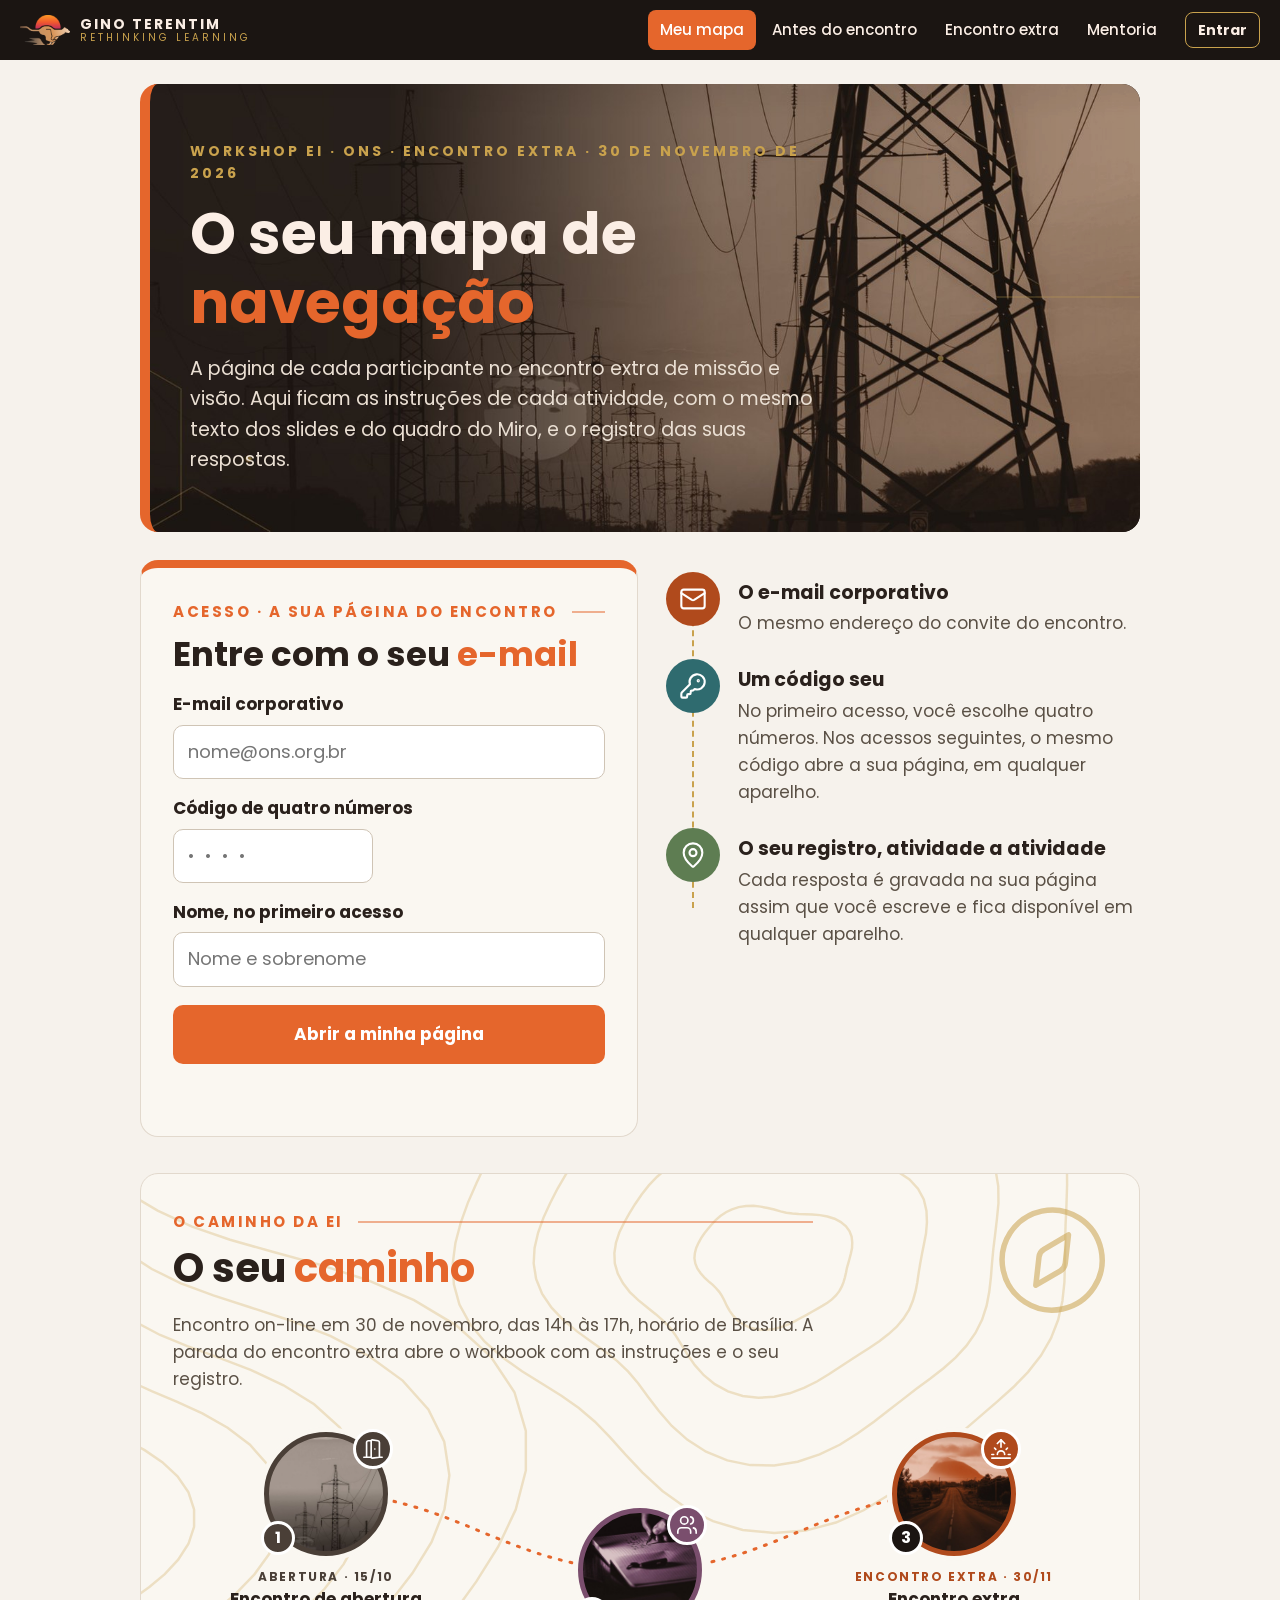
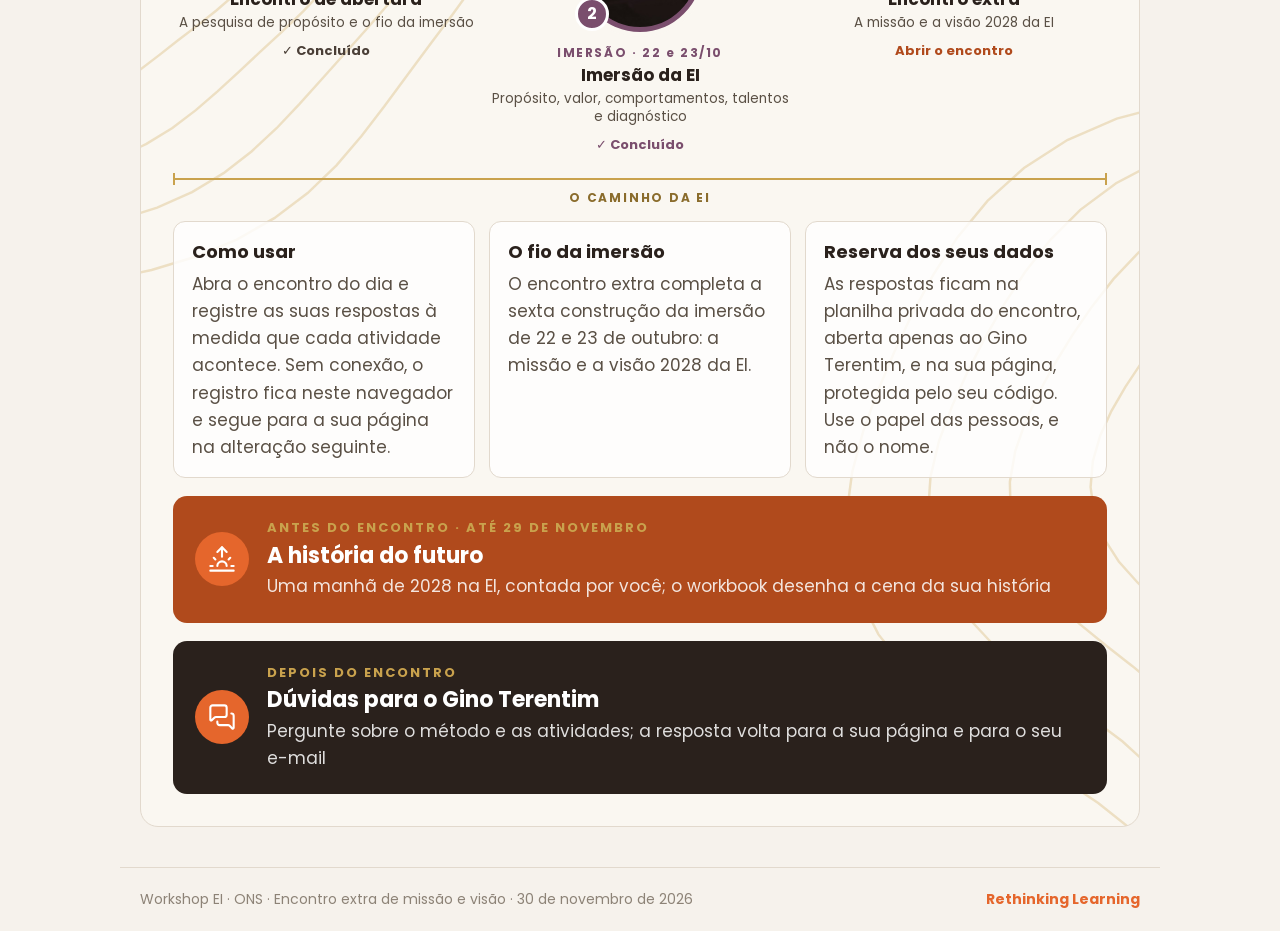
==== commit 89db5ffa: "Workbook v3: a história do futuro antes do encontro, com a imagem da cena Página Antes do encontro c" ====
--- a/docs/index.html
+++ b/docs/index.html
@@ -320,12 +320,24 @@
   font-weight:700;font-size:14px;letter-spacing:.4px}
 .caminho-aviso--neutro{background:#F1ECE4;color:#5A5045}
 ol.pergs{margin:4px 0 12px;padding-left:22px}ol.pergs li{font-weight:700;margin:4px 0;line-height:1.4}
+.campo--det{border:1.5px solid #E2D9CD;border-radius:12px;padding:8px 14px;margin:10px 0;background:#FBF8F3}
+.campo--det summary{cursor:pointer;font-weight:700;color:#B04A1C;padding:4px 0}
+.imagem{border:2px dashed #E7B59C;border-radius:14px;padding:12px 16px;background:#FDF6F1}
+.imagem__aj{display:block;margin:8px 0}.imagem__aj span{display:block;font-size:14px;color:#6E6259;margin-bottom:4px}
+.imagem__acoes{display:flex;align-items:center;gap:14px;flex-wrap:wrap;margin:8px 0 4px}
+.imagem__acoes .btn svg{vertical-align:-4px}.imagem__rest{font-size:14px;color:#6E6259}
+.imagem__msg{font-size:15px;color:#B04A1C;font-weight:700;min-height:1px;margin:4px 0}
+.imagem--gerando .imagem__msg::after{content:"";display:inline-block;width:14px;height:14px;margin-left:8px;border:2px solid #B04A1C;
+  border-right-color:transparent;border-radius:50%;animation:gira .8s linear infinite;vertical-align:-2px}
+@keyframes gira{to{transform:rotate(360deg)}}
+.imagem__fig{margin:10px 0 4px}.imagem__fig img{width:100%;border-radius:12px;display:block;box-shadow:none}
+.imagem__fig figcaption{font-size:14px;color:#6E6259;margin:6px 0 8px;font-style:italic}
 </style></head>
 <body data-pg="index">
-<header class="topo"><a class="marca" href="index.html"><img src="logo-gt-mark.png" alt=""><span><b>GINO TERENTIM</b><i>RETHINKING LEARNING</i></span></a><nav class="nav"><a href="index.html">Meu mapa</a><a href="e3.html">Encontro extra</a><a href="mentoria.html">Mentoria</a></nav><span class="conta" data-conta></span></header>
-<main><section class="capa capa--foto" style="--tom:#E5662C;--foto:url(img/capa.jpg)"><p class="capa__k">WORKSHOP EI · ONS · ENCONTRO EXTRA · 30 DE NOVEMBRO DE 2026</p><h1>O seu mapa de <em>navegação</em></h1><p class="capa__l">A página de cada participante no encontro extra de missão e visão. Aqui ficam as instruções de cada atividade, com o mesmo texto dos slides e do quadro do Miro, e o registro das suas respostas.</p></section><section class="entrada" data-entrada hidden><div class="entrada__f"><div class="eyebrow" style="--tom:#E5662C"><span>ACESSO · A SUA PÁGINA DO ENCONTRO</span><i></i></div><h2>Entre com o seu <em>e-mail</em></h2><form novalidate><label for="f-email"><b>E-mail corporativo</b></label><input id="f-email" name="email" type="email" autocomplete="email" required placeholder="nome@ons.org.br"><label for="f-codigo"><b>Código de quatro números</b></label><input id="f-codigo" name="codigo" type="password" inputmode="numeric" pattern="[0-9]{4}" maxlength="4" autocomplete="current-password" required placeholder="••••"><label for="f-nome"><b>Nome, no primeiro acesso</b></label><input id="f-nome" name="nome" type="text" autocomplete="name" placeholder="Nome e sobrenome"><button class="btn btn--grande" type="submit">Abrir a minha página</button><p class="entrada__aviso" data-aviso aria-live="polite"></p></form></div><ol class="entrada__passos"><li><span class="disco" style="--tom:#B04A1C"><svg  class="lucide lucide-mail"  xmlns="http://www.w3.org/2000/svg"  width="28"  height="28"  viewBox="0 0 24 24"  fill="none"  stroke="#FFFFFF"  stroke-width="1.8"  stroke-linecap="round"  stroke-linejoin="round">  <path d="m22 7-8.991 5.727a2 2 0 0 1-2.009 0L2 7" />  <rect x="2" y="4" width="20" height="16" rx="2" /></svg></span><div><b>O e-mail corporativo</b><p>O mesmo endereço do convite do encontro.</p></div></li><li><span class="disco" style="--tom:#2F6B6F"><svg  class="lucide lucide-key-round"  xmlns="http://www.w3.org/2000/svg"  width="28"  height="28"  viewBox="0 0 24 24"  fill="none"  stroke="#FFFFFF"  stroke-width="1.8"  stroke-linecap="round"  stroke-linejoin="round">  <path d="M2.586 17.414A2 2 0 0 0 2 18.828V21a1 1 0 0 0 1 1h3a1 1 0 0 0 1-1v-1a1 1 0 0 1 1-1h1a1 1 0 0 0 1-1v-1a1 1 0 0 1 1-1h.172a2 2 0 0 0 1.414-.586l.814-.814a6.5 6.5 0 1 0-4-4z" />  <circle cx="16.5" cy="7.5" r=".5" fill="currentColor" /></svg></span><div><b>Um código seu</b><p>No primeiro acesso, você escolhe quatro números. Nos acessos seguintes, o mesmo código abre a sua página, em qualquer aparelho.</p></div></li><li><span class="disco" style="--tom:#5E7D52"><svg  class="lucide lucide-map-pin"  xmlns="http://www.w3.org/2000/svg"  width="28"  height="28"  viewBox="0 0 24 24"  fill="none"  stroke="#FFFFFF"  stroke-width="1.8"  stroke-linecap="round"  stroke-linejoin="round">  <path d="M20 10c0 4.993-5.539 10.193-7.399 11.799a1 1 0 0 1-1.202 0C9.539 20.193 4 14.993 4 10a8 8 0 0 1 16 0" />  <circle cx="12" cy="10" r="3" /></svg></span><div><b>O seu registro, atividade a atividade</b><p>Cada resposta é gravada na sua página assim que você escreve e fica disponível em qualquer aparelho.</p></div></li></ol></section><section class="mapa-curso" data-mapa-curso><div class="mapa-curso__cab"><div><div class="eyebrow" style="--tom:#E5662C"><span>O CAMINHO DA EI</span><i></i></div><h2><span data-ola-bloco hidden>Olá, <span data-ola></span>. </span>O seu <em>caminho</em></h2><p>Encontro on-line em 30 de novembro, das 14h às 17h, horário de Brasília. A parada do encontro extra abre o workbook com as instruções e o seu registro.</p></div><span class="rosa" aria-hidden="true"><svg  class="lucide lucide-compass"  xmlns="http://www.w3.org/2000/svg"  width="120"  height="120"  viewBox="0 0 24 24"  fill="none"  stroke="#C9A24D"  stroke-width="1.1"  stroke-linecap="round"  stroke-linejoin="round">  <circle cx="12" cy="12" r="10" />  <path d="m16.24 7.76-1.804 5.411a2 2 0 0 1-1.265 1.265L7.76 16.24l1.804-5.411a2 2 0 0 1 1.265-1.265z" /></svg></span></div><div class="rota rota--3 rota--grande"><svg class="rota__linha" viewBox="0 0 1000 200" preserveAspectRatio="none" aria-hidden="true"><path d="M166,62 C300,62 360,138 500,138 S700,62 834,62"/></svg><span class="parada feito parada--feita" data-parada="1" style="--tom:#4A3F37"><span class="parada__foto" style="background-image:url(img/p1.jpg)"><span class="parada__n">1</span><span class="parada__ic"><svg  class="lucide lucide-door-open"  xmlns="http://www.w3.org/2000/svg"  width="22"  height="22"  viewBox="0 0 24 24"  fill="none"  stroke="#FFFFFF"  stroke-width="1.8"  stroke-linecap="round"  stroke-linejoin="round">  <path d="M10 21H2" />  <path d="M10 3H7a2 2 0 00-2 2v16" />  <path d="M14 12h.01" />  <path d="M19 21V5a2 2 0 00-1.675-1.974l-6.163-1.013A1 1 0 0010 3v18a1 1 0 001.124.992z" />  <path d="M22 21h-3" /></svg></span></span><span class="parada__k">ABERTURA · 15/10</span><b>Encontro de abertura</b><em>A pesquisa de propósito e o fio da imersão</em><small class="parada__c">Concluído</small></span><span class="parada feito parada--feita" data-parada="2" style="--tom:#7A4E6D"><span class="parada__foto" style="background-image:url(img/p2.jpg)"><span class="parada__n">2</span><span class="parada__ic"><svg  class="lucide lucide-users"  xmlns="http://www.w3.org/2000/svg"  width="22"  height="22"  viewBox="0 0 24 24"  fill="none"  stroke="#FFFFFF"  stroke-width="1.8"  stroke-linecap="round"  stroke-linejoin="round">  <path d="M16 21v-2a4 4 0 0 0-4-4H6a4 4 0 0 0-4 4v2" />  <path d="M16 3.128a4 4 0 0 1 0 7.744" />  <path d="M22 21v-2a4 4 0 0 0-3-3.87" />  <circle cx="9" cy="7" r="4" /></svg></span></span><span class="parada__k">IMERSÃO · 22 e 23/10</span><b>Imersão da EI</b><em>Propósito, valor, comportamentos, talentos e diagnóstico</em><small class="parada__c">Concluído</small></span><a class="parada " data-parada="3" style="--tom:#B04A1C" href="e3.html"><span class="parada__foto" style="background-image:url(img/p3.jpg)"><span class="parada__n">3</span><span class="parada__ic"><svg  class="lucide lucide-sunrise"  xmlns="http://www.w3.org/2000/svg"  width="22"  height="22"  viewBox="0 0 24 24"  fill="none"  stroke="#FFFFFF"  stroke-width="1.8"  stroke-linecap="round"  stroke-linejoin="round">  <path d="M12 2v8" />  <path d="m4.93 10.93 1.41 1.41" />  <path d="M2 18h2" />  <path d="M20 18h2" />  <path d="m19.07 10.93-1.41 1.41" />  <path d="M22 22H2" />  <path d="m8 6 4-4 4 4" />  <path d="M16 18a4 4 0 0 0-8 0" /></svg></span></span><span class="parada__k">ENCONTRO EXTRA · 30/11</span><b>Encontro extra</b><em>A missão e a visão 2028 da EI</em><small class="parada__c">Abrir o encontro</small></a><div class="rota__fases"><span style="grid-column:span 3">O caminho da EI</span></div></div><div class="cards3 cards3--claro"><div><b>Como usar</b><p>Abra o encontro do dia e registre as suas respostas à medida que cada atividade acontece. Sem conexão, o registro fica neste navegador e segue para a sua página na alteração seguinte.</p></div><div><b>O fio da imersão</b><p>O encontro extra completa a sexta construção da imersão de 22 e 23 de outubro: a missão e a visão 2028 da EI.</p></div><div><b>Reserva dos seus dados</b><p>As respostas ficam na planilha privada do encontro, aberta apenas ao Gino Terentim, e na sua página, protegida pelo seu código. Use o papel das pessoas, e não o nome.</p></div></div><a class="cartao cartao--mentor" href="mentoria.html" style="--tom:#2A211C"><span class="disco" style="--tom:#E5662C"><svg  class="lucide lucide-messages-square"  xmlns="http://www.w3.org/2000/svg"  width="28"  height="28"  viewBox="0 0 24 24"  fill="none"  stroke="#FFFFFF"  stroke-width="1.8"  stroke-linecap="round"  stroke-linejoin="round">  <path d="M16 10a2 2 0 0 1-2 2H6.828a2 2 0 0 0-1.414.586l-2.202 2.202A.71.71 0 0 1 2 14.286V4a2 2 0 0 1 2-2h10a2 2 0 0 1 2 2z" />  <path d="M20 9a2 2 0 0 1 2 2v10.286a.71.71 0 0 1-1.212.502l-2.202-2.202A2 2 0 0 0 17.172 19H10a2 2 0 0 1-2-2v-1" /></svg></span><span><span class="cartao__k">DEPOIS DO ENCONTRO</span><b>Dúvidas para o Gino Terentim</b><i>Pergunte sobre o método e as atividades; a resposta volta para a sua página e para o seu e-mail</i></span></a></section></main>
+<header class="topo"><a class="marca" href="index.html"><img src="logo-gt-mark.png" alt=""><span><b>GINO TERENTIM</b><i>RETHINKING LEARNING</i></span></a><nav class="nav"><a href="index.html">Meu mapa</a><a href="preparacao.html">Antes do encontro</a><a href="e3.html">Encontro extra</a><a href="mentoria.html">Mentoria</a></nav><span class="conta" data-conta></span></header>
+<main><section class="capa capa--foto" style="--tom:#E5662C;--foto:url(img/capa.jpg)"><p class="capa__k">WORKSHOP EI · ONS · ENCONTRO EXTRA · 30 DE NOVEMBRO DE 2026</p><h1>O seu mapa de <em>navegação</em></h1><p class="capa__l">A página de cada participante no encontro extra de missão e visão. Aqui ficam as instruções de cada atividade, com o mesmo texto dos slides e do quadro do Miro, e o registro das suas respostas.</p></section><section class="entrada" data-entrada hidden><div class="entrada__f"><div class="eyebrow" style="--tom:#E5662C"><span>ACESSO · A SUA PÁGINA DO ENCONTRO</span><i></i></div><h2>Entre com o seu <em>e-mail</em></h2><form novalidate><label for="f-email"><b>E-mail corporativo</b></label><input id="f-email" name="email" type="email" autocomplete="email" required placeholder="nome@ons.org.br"><label for="f-codigo"><b>Código de quatro números</b></label><input id="f-codigo" name="codigo" type="password" inputmode="numeric" pattern="[0-9]{4}" maxlength="4" autocomplete="current-password" required placeholder="••••"><label for="f-nome"><b>Nome, no primeiro acesso</b></label><input id="f-nome" name="nome" type="text" autocomplete="name" placeholder="Nome e sobrenome"><button class="btn btn--grande" type="submit">Abrir a minha página</button><p class="entrada__aviso" data-aviso aria-live="polite"></p></form></div><ol class="entrada__passos"><li><span class="disco" style="--tom:#B04A1C"><svg  class="lucide lucide-mail"  xmlns="http://www.w3.org/2000/svg"  width="28"  height="28"  viewBox="0 0 24 24"  fill="none"  stroke="#FFFFFF"  stroke-width="1.8"  stroke-linecap="round"  stroke-linejoin="round">  <path d="m22 7-8.991 5.727a2 2 0 0 1-2.009 0L2 7" />  <rect x="2" y="4" width="20" height="16" rx="2" /></svg></span><div><b>O e-mail corporativo</b><p>O mesmo endereço do convite do encontro.</p></div></li><li><span class="disco" style="--tom:#2F6B6F"><svg  class="lucide lucide-key-round"  xmlns="http://www.w3.org/2000/svg"  width="28"  height="28"  viewBox="0 0 24 24"  fill="none"  stroke="#FFFFFF"  stroke-width="1.8"  stroke-linecap="round"  stroke-linejoin="round">  <path d="M2.586 17.414A2 2 0 0 0 2 18.828V21a1 1 0 0 0 1 1h3a1 1 0 0 0 1-1v-1a1 1 0 0 1 1-1h1a1 1 0 0 0 1-1v-1a1 1 0 0 1 1-1h.172a2 2 0 0 0 1.414-.586l.814-.814a6.5 6.5 0 1 0-4-4z" />  <circle cx="16.5" cy="7.5" r=".5" fill="currentColor" /></svg></span><div><b>Um código seu</b><p>No primeiro acesso, você escolhe quatro números. Nos acessos seguintes, o mesmo código abre a sua página, em qualquer aparelho.</p></div></li><li><span class="disco" style="--tom:#5E7D52"><svg  class="lucide lucide-map-pin"  xmlns="http://www.w3.org/2000/svg"  width="28"  height="28"  viewBox="0 0 24 24"  fill="none"  stroke="#FFFFFF"  stroke-width="1.8"  stroke-linecap="round"  stroke-linejoin="round">  <path d="M20 10c0 4.993-5.539 10.193-7.399 11.799a1 1 0 0 1-1.202 0C9.539 20.193 4 14.993 4 10a8 8 0 0 1 16 0" />  <circle cx="12" cy="10" r="3" /></svg></span><div><b>O seu registro, atividade a atividade</b><p>Cada resposta é gravada na sua página assim que você escreve e fica disponível em qualquer aparelho.</p></div></li></ol></section><section class="mapa-curso" data-mapa-curso><div class="mapa-curso__cab"><div><div class="eyebrow" style="--tom:#E5662C"><span>O CAMINHO DA EI</span><i></i></div><h2><span data-ola-bloco hidden>Olá, <span data-ola></span>. </span>O seu <em>caminho</em></h2><p>Encontro on-line em 30 de novembro, das 14h às 17h, horário de Brasília. A parada do encontro extra abre o workbook com as instruções e o seu registro.</p></div><span class="rosa" aria-hidden="true"><svg  class="lucide lucide-compass"  xmlns="http://www.w3.org/2000/svg"  width="120"  height="120"  viewBox="0 0 24 24"  fill="none"  stroke="#C9A24D"  stroke-width="1.1"  stroke-linecap="round"  stroke-linejoin="round">  <circle cx="12" cy="12" r="10" />  <path d="m16.24 7.76-1.804 5.411a2 2 0 0 1-1.265 1.265L7.76 16.24l1.804-5.411a2 2 0 0 1 1.265-1.265z" /></svg></span></div><div class="rota rota--3 rota--grande"><svg class="rota__linha" viewBox="0 0 1000 200" preserveAspectRatio="none" aria-hidden="true"><path d="M166,62 C300,62 360,138 500,138 S700,62 834,62"/></svg><span class="parada feito parada--feita" data-parada="1" style="--tom:#4A3F37"><span class="parada__foto" style="background-image:url(img/p1.jpg)"><span class="parada__n">1</span><span class="parada__ic"><svg  class="lucide lucide-door-open"  xmlns="http://www.w3.org/2000/svg"  width="22"  height="22"  viewBox="0 0 24 24"  fill="none"  stroke="#FFFFFF"  stroke-width="1.8"  stroke-linecap="round"  stroke-linejoin="round">  <path d="M10 21H2" />  <path d="M10 3H7a2 2 0 00-2 2v16" />  <path d="M14 12h.01" />  <path d="M19 21V5a2 2 0 00-1.675-1.974l-6.163-1.013A1 1 0 0010 3v18a1 1 0 001.124.992z" />  <path d="M22 21h-3" /></svg></span></span><span class="parada__k">ABERTURA · 15/10</span><b>Encontro de abertura</b><em>A pesquisa de propósito e o fio da imersão</em><small class="parada__c">Concluído</small></span><span class="parada feito parada--feita" data-parada="2" style="--tom:#7A4E6D"><span class="parada__foto" style="background-image:url(img/p2.jpg)"><span class="parada__n">2</span><span class="parada__ic"><svg  class="lucide lucide-users"  xmlns="http://www.w3.org/2000/svg"  width="22"  height="22"  viewBox="0 0 24 24"  fill="none"  stroke="#FFFFFF"  stroke-width="1.8"  stroke-linecap="round"  stroke-linejoin="round">  <path d="M16 21v-2a4 4 0 0 0-4-4H6a4 4 0 0 0-4 4v2" />  <path d="M16 3.128a4 4 0 0 1 0 7.744" />  <path d="M22 21v-2a4 4 0 0 0-3-3.87" />  <circle cx="9" cy="7" r="4" /></svg></span></span><span class="parada__k">IMERSÃO · 22 e 23/10</span><b>Imersão da EI</b><em>Propósito, valor, comportamentos, talentos e diagnóstico</em><small class="parada__c">Concluído</small></span><a class="parada " data-parada="3" style="--tom:#B04A1C" href="e3.html"><span class="parada__foto" style="background-image:url(img/p3.jpg)"><span class="parada__n">3</span><span class="parada__ic"><svg  class="lucide lucide-sunrise"  xmlns="http://www.w3.org/2000/svg"  width="22"  height="22"  viewBox="0 0 24 24"  fill="none"  stroke="#FFFFFF"  stroke-width="1.8"  stroke-linecap="round"  stroke-linejoin="round">  <path d="M12 2v8" />  <path d="m4.93 10.93 1.41 1.41" />  <path d="M2 18h2" />  <path d="M20 18h2" />  <path d="m19.07 10.93-1.41 1.41" />  <path d="M22 22H2" />  <path d="m8 6 4-4 4 4" />  <path d="M16 18a4 4 0 0 0-8 0" /></svg></span></span><span class="parada__k">ENCONTRO EXTRA · 30/11</span><b>Encontro extra</b><em>A missão e a visão 2028 da EI</em><small class="parada__c">Abrir o encontro</small></a><div class="rota__fases"><span style="grid-column:span 3">O caminho da EI</span></div></div><div class="cards3 cards3--claro"><div><b>Como usar</b><p>Abra o encontro do dia e registre as suas respostas à medida que cada atividade acontece. Sem conexão, o registro fica neste navegador e segue para a sua página na alteração seguinte.</p></div><div><b>O fio da imersão</b><p>O encontro extra completa a sexta construção da imersão de 22 e 23 de outubro: a missão e a visão 2028 da EI.</p></div><div><b>Reserva dos seus dados</b><p>As respostas ficam na planilha privada do encontro, aberta apenas ao Gino Terentim, e na sua página, protegida pelo seu código. Use o papel das pessoas, e não o nome.</p></div></div><a class="cartao cartao--mentor" href="preparacao.html" style="--tom:#B04A1C"><span class="disco" style="--tom:#E5662C"><svg  class="lucide lucide-sunrise"  xmlns="http://www.w3.org/2000/svg"  width="28"  height="28"  viewBox="0 0 24 24"  fill="none"  stroke="#FFFFFF"  stroke-width="1.8"  stroke-linecap="round"  stroke-linejoin="round">  <path d="M12 2v8" />  <path d="m4.93 10.93 1.41 1.41" />  <path d="M2 18h2" />  <path d="M20 18h2" />  <path d="m19.07 10.93-1.41 1.41" />  <path d="M22 22H2" />  <path d="m8 6 4-4 4 4" />  <path d="M16 18a4 4 0 0 0-8 0" /></svg></span><span><span class="cartao__k">ANTES DO ENCONTRO · ATÉ 29 DE NOVEMBRO</span><b>A história do futuro</b><i>Uma manhã de 2028 na EI, contada por você; o workbook desenha a cena da sua história</i></span></a><a class="cartao cartao--mentor" href="mentoria.html" style="--tom:#2A211C"><span class="disco" style="--tom:#E5662C"><svg  class="lucide lucide-messages-square"  xmlns="http://www.w3.org/2000/svg"  width="28"  height="28"  viewBox="0 0 24 24"  fill="none"  stroke="#FFFFFF"  stroke-width="1.8"  stroke-linecap="round"  stroke-linejoin="round">  <path d="M16 10a2 2 0 0 1-2 2H6.828a2 2 0 0 0-1.414.586l-2.202 2.202A.71.71 0 0 1 2 14.286V4a2 2 0 0 1 2-2h10a2 2 0 0 1 2 2z" />  <path d="M20 9a2 2 0 0 1 2 2v10.286a.71.71 0 0 1-1.212.502l-2.202-2.202A2 2 0 0 0 17.172 19H10a2 2 0 0 1-2-2v-1" /></svg></span><span><span class="cartao__k">DEPOIS DO ENCONTRO</span><b>Dúvidas para o Gino Terentim</b><i>Pergunte sobre o método e as atividades; a resposta volta para a sua página e para o seu e-mail</i></span></a></section></main>
 <footer class="rodape"><span>Workshop EI · ONS · Encontro extra de missão e visão · 30 de novembro de 2026</span><span>Rethinking Learning</span></footer>
-<script>window.CM4AI={api:"",encontro:0};</script><script>(function(){
+<script>window.CM4AI={api:"https://script.google.com/macros/s/AKfycbyO8p_XcFaJMXwX0FV_MK3a9ycy9ax4qn8s0cKMPbNWPLliEh7QlflWacWjEL1faAO4/exec",encontro:0};</script><script>(function(){
 "use strict";
 var P="onsei:",mem={};
 function ler(k){try{var v=localStorage.getItem(P+k);return v===null?(mem[k]||""):v}catch(e){return mem[k]||""}}
@@ -559,6 +571,7 @@
 (function(){
 "use strict";
 var C=window.CM4AI||{},API=C.api,ENC=C.encontro||0;
+var NOME_ENC={3:"Encontro extra"};
 function $(s,r){return Array.prototype.slice.call((r||document).querySelectorAll(s))}
 function sessao(){try{return JSON.parse(localStorage.getItem("onsei:sessao")||"null")}catch(e){return null}}
 function chamar(d){return fetch(API,{method:"POST",headers:{"Content-Type":"text/plain;charset=utf-8"},body:JSON.stringify(d),redirect:"follow"}).then(function(r){return r.json()})}
@@ -629,7 +642,7 @@
     if(!lista.length){el.innerHTML='<p class="duvidas__msg">Você ainda não enviou dúvidas.</p>';return}
     var ord=lista.slice().reverse().sort(function(a,b){return (b.nova||vistas[b.id]?1:0)-(a.nova||vistas[a.id]?1:0)});
     el.innerHTML=ord.map(function(d){
-      var onde=(d.encontro?"ENCONTRO "+d.encontro+" · ":"")+esc(String(d.atividade||"").toUpperCase());
+      var onde=(d.encontro?(NOME_ENC[d.encontro]||"Encontro "+d.encontro).toUpperCase()+" · ":"")+esc(String(d.atividade||"").toUpperCase());
       return '<div class="duvida'+(d.nova||vistas[d.id]?" duvida--nova":"")+'"><div class="duvida__p"><span>'+onde+' · '+esc(d.recebida)+'</span>'+esc(d.pergunta)+'</div>'+resposta(d,false)+'</div>';
     }).join("");
   });
@@ -672,4 +685,51 @@
 carregar();
 setInterval(function(){if(!document.hidden)carregar()},120000);
 })();
+
+// ---------- A história do futuro em imagem: o serviço envia o texto ao Claude, que descreve a cena, e ao modelo de imagem da OpenAI ----------
+(function(){
+"use strict";
+var C=window.CM4AI||{},API=C.api,S="onsei:sessao";
+function $(s,r){return Array.prototype.slice.call((r||document).querySelectorAll(s))}
+function sessao(){try{return JSON.parse(localStorage.getItem(S)||"null")}catch(e){return null}}
+function chamar(d){return fetch(API,{method:"POST",headers:{"Content-Type":"text/plain;charset=utf-8"},body:JSON.stringify(d),redirect:"follow"}).then(function(r){return r.json()})}
+var MSG={curta:"Escreva um pouco mais antes de pedir a imagem: algumas linhas, com o lugar, as pessoas e o que acontece.",
+  limite:"As três versões desta imagem já foram usadas.",
+  sem_chave:"A geração de imagem ainda não está disponível. O seu texto está gravado.",
+  tempo:"O desenho demorou mais que o esperado. Tente de novo em instantes; o seu texto está gravado.",
+  imagem:"O serviço de imagem não respondeu. Tente de novo em instantes; o seu texto está gravado.",
+  sessao:"Entre com o seu e-mail, no Meu mapa, para pedir a imagem.",
+  rede:"Sem conexão com o serviço. Confira a internet e tente de novo."};
+$("[data-imagem]").forEach(function(bx){
+  var tipo=bx.getAttribute("data-imagem"),de=(bx.getAttribute("data-de")||"").split(" "),rot=(bx.getAttribute("data-rotulos")||"").split("|");
+  var bt=bx.querySelector("[data-img-pedir]"),aj=bx.querySelector("[data-img-ajuste]"),msg=bx.querySelector("[data-img-msg]"),
+      fig=bx.querySelector("[data-img-fig]"),im=fig.querySelector("img"),dl=bx.querySelector("[data-img-baixar]"),
+      cena=bx.querySelector("[data-img-cena]"),rest=bx.querySelector("[data-img-rest]");
+  function texto(){
+    return de.map(function(k,i){var el=document.querySelector('[data-k="'+k+'"]'),v=el?el.value.trim():"";return v?(rot[i]?rot[i]+": ":"")+v:""})
+      .filter(Boolean).join("\n\n");
+  }
+  function mostrar(r){
+    if(r.img){im.src=r.img;dl.href=r.img;fig.hidden=false;cena.textContent=r.cena?("A cena: "+r.cena):""}
+    if(typeof r.restantes==="number"){
+      rest.textContent=r.restantes>0?("Você ainda pode pedir "+r.restantes+(r.restantes>1?" versões.":" versão.")):"As três versões desta imagem já foram usadas.";
+      bt.disabled=r.restantes<=0;
+    }
+  }
+  var s=sessao();
+  if(!s||!API){bt.disabled=true;msg.textContent=MSG.sessao;return}
+  chamar({acao:"imagem_ver",email:s.email,token:s.token,tipo:tipo}).then(function(r){if(r&&r.ok)mostrar(r)}).catch(function(){});
+  bt.addEventListener("click",function(){
+    var t=texto();
+    if(t.length<120){msg.textContent=MSG.curta;return}
+    bt.disabled=true;bx.classList.add("imagem--gerando");msg.textContent="Desenhando a cena. Leva até um minuto.";
+    chamar({acao:"imagem",email:s.email,token:s.token,tipo:tipo,texto:t,ajuste:aj?aj.value:""}).then(function(r){
+      bx.classList.remove("imagem--gerando");
+      if(!r.ok){msg.textContent=MSG[r.erro]||MSG.imagem;bt.disabled=(r.erro==="limite"||r.erro==="sessao");return}
+      msg.textContent="Pronto. A imagem fica gravada na sua página; o botão abaixo dela baixa o arquivo.";
+      mostrar(r);if(aj)aj.value="";
+    }).catch(function(){bx.classList.remove("imagem--gerando");bt.disabled=false;msg.textContent=MSG.rede});
+  });
+});
+})();
 </script></body></html>
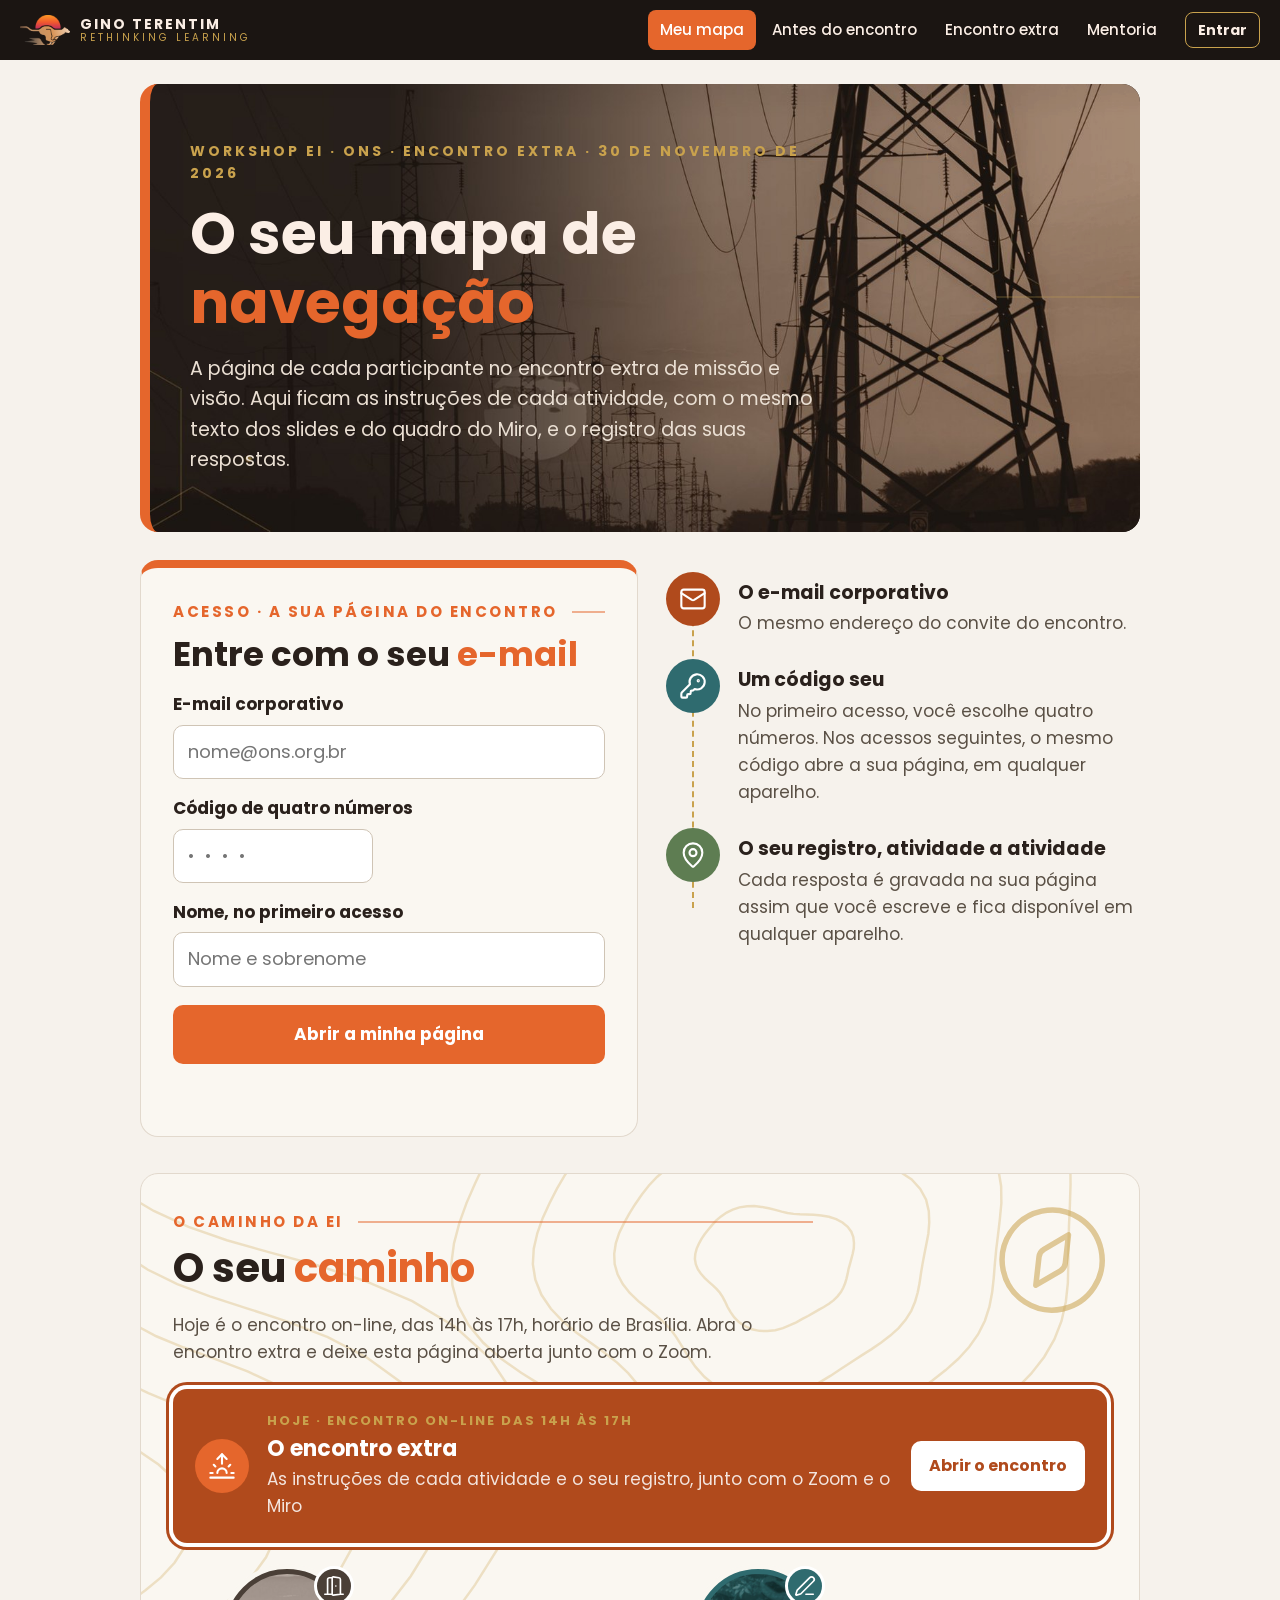
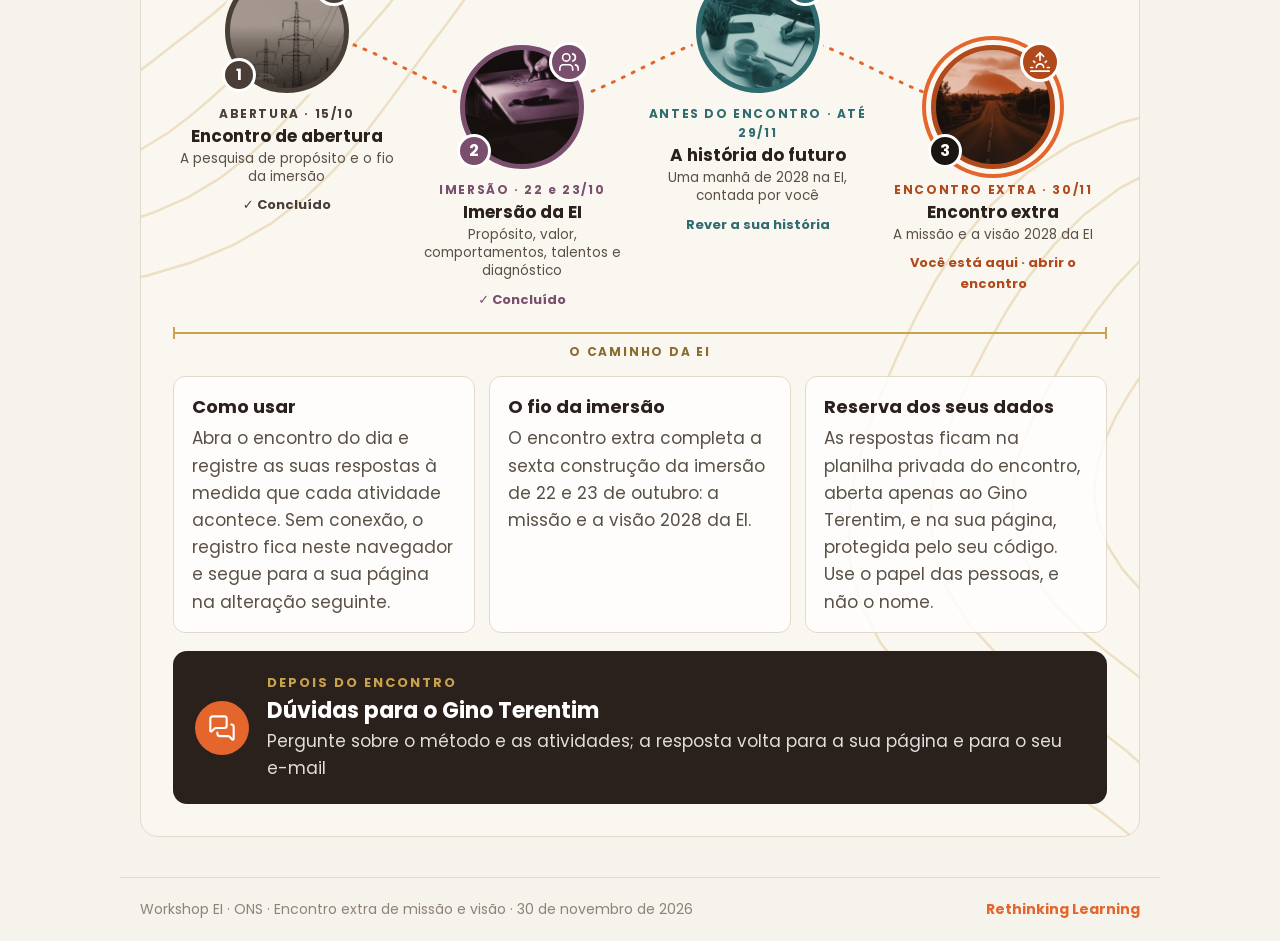
==== commit 5da6737b: "Workbook: atividade antes do encontro no caminho e na página inicial; encontro extra fechado até 30/" ====
--- a/docs/index.html
+++ b/docs/index.html
@@ -316,6 +316,15 @@
 @media (max-width:560px){.abas{flex-wrap:nowrap;gap:0}.aba{flex:0 1 auto;white-space:nowrap;font-size:15px;padding:11px 10px;gap:6px}.aba svg{display:none}}
 
 .rota--3{grid-template-columns:repeat(3,1fr)}.rota--3 .rota__fases{grid-template-columns:repeat(3,1fr)}
+.rota--4{grid-template-columns:repeat(4,1fr)}.rota--4 .rota__fases{grid-template-columns:repeat(4,1fr)}
+@media (max-width:760px){.rota--3,.rota--4{grid-template-columns:1fr}}
+.trava{display:none}html.fechado main>*{display:none!important}html.fechado main>.trava{display:block!important}
+.trava__acao{display:flex;flex-wrap:wrap;align-items:center;gap:14px;margin:6px 0 18px}
+.cartao--destaque{box-shadow:0 0 0 4px #fff,0 0 0 7px var(--tom);margin:6px 0 26px}
+.cartao--destaque[hidden]{display:none!important}.cartao--destaque>span:nth-child(2){display:flex;flex-direction:column;gap:4px}
+.trava__acao .btn{width:auto}
+.cartao--destaque .cartao__btn{margin-left:auto;flex:none;background:#fff;color:var(--tom);border-radius:10px;padding:12px 18px;font-weight:700;font-size:16px}
+@media (max-width:760px){.cartao--destaque{flex-wrap:wrap}.cartao--destaque .cartao__btn{margin-left:0}}
 .caminho-aviso{display:inline-block;margin:6px 0 10px;padding:6px 14px;border-radius:14px;background:#FBEEE5;color:#B04A1C;
   font-weight:700;font-size:14px;letter-spacing:.4px}
 .caminho-aviso--neutro{background:#F1ECE4;color:#5A5045}
@@ -332,10 +341,25 @@
 @keyframes gira{to{transform:rotate(360deg)}}
 .imagem__fig{margin:10px 0 4px}.imagem__fig img{width:100%;border-radius:12px;display:block;box-shadow:none}
 .imagem__fig figcaption{font-size:14px;color:#6E6259;margin:6px 0 8px;font-style:italic}
+.voz{margin:8px 0 4px}
+.voz__acoes{display:flex;align-items:center;gap:12px;flex-wrap:wrap;margin:6px 0 4px}
+.voz__acoes .btn svg{vertical-align:-4px}.voz__acoes .btn[disabled]{opacity:.5;cursor:default}
+.voz__tempo{font-size:15px;font-weight:700;color:#B04A1C;font-variant-numeric:tabular-nums}
+.voz--gravando .voz__tempo::before{content:"";display:inline-block;width:10px;height:10px;border-radius:50%;background:#C62828;
+  margin-right:8px;animation:pisca 1s ease-in-out infinite}
+@keyframes pisca{50%{opacity:.25}}
+.voz--gravando [data-voz-gravar]{background:#2A211C}
+.voz__roteiro{border:1.5px solid #E2D9CD;border-radius:12px;padding:8px 14px;margin:8px 0;background:#FBF8F3;font-size:15px}
+.voz__roteiro p{margin:2px 0 6px;color:#5A5045}.voz__roteiro ol{margin:0;padding-left:20px}.voz__roteiro li{margin:3px 0;color:#5A5045}
+.voz__roteiro li b{color:#2A211C}
+.voz__msg{font-size:15px;color:#B04A1C;font-weight:700;min-height:1px;margin:4px 0}
+.voz--ocupado .voz__msg::after{content:"";display:inline-block;width:14px;height:14px;margin-left:8px;border:2px solid #B04A1C;
+  border-right-color:transparent;border-radius:50%;animation:gira .8s linear infinite;vertical-align:-2px}
+textarea.sugerido{border-color:#E7B59C;background:#FDF6F1}
 </style></head>
 <body data-pg="index">
 <header class="topo"><a class="marca" href="index.html"><img src="logo-gt-mark.png" alt=""><span><b>GINO TERENTIM</b><i>RETHINKING LEARNING</i></span></a><nav class="nav"><a href="index.html">Meu mapa</a><a href="preparacao.html">Antes do encontro</a><a href="e3.html">Encontro extra</a><a href="mentoria.html">Mentoria</a></nav><span class="conta" data-conta></span></header>
-<main><section class="capa capa--foto" style="--tom:#E5662C;--foto:url(img/capa.jpg)"><p class="capa__k">WORKSHOP EI · ONS · ENCONTRO EXTRA · 30 DE NOVEMBRO DE 2026</p><h1>O seu mapa de <em>navegação</em></h1><p class="capa__l">A página de cada participante no encontro extra de missão e visão. Aqui ficam as instruções de cada atividade, com o mesmo texto dos slides e do quadro do Miro, e o registro das suas respostas.</p></section><section class="entrada" data-entrada hidden><div class="entrada__f"><div class="eyebrow" style="--tom:#E5662C"><span>ACESSO · A SUA PÁGINA DO ENCONTRO</span><i></i></div><h2>Entre com o seu <em>e-mail</em></h2><form novalidate><label for="f-email"><b>E-mail corporativo</b></label><input id="f-email" name="email" type="email" autocomplete="email" required placeholder="nome@ons.org.br"><label for="f-codigo"><b>Código de quatro números</b></label><input id="f-codigo" name="codigo" type="password" inputmode="numeric" pattern="[0-9]{4}" maxlength="4" autocomplete="current-password" required placeholder="••••"><label for="f-nome"><b>Nome, no primeiro acesso</b></label><input id="f-nome" name="nome" type="text" autocomplete="name" placeholder="Nome e sobrenome"><button class="btn btn--grande" type="submit">Abrir a minha página</button><p class="entrada__aviso" data-aviso aria-live="polite"></p></form></div><ol class="entrada__passos"><li><span class="disco" style="--tom:#B04A1C"><svg  class="lucide lucide-mail"  xmlns="http://www.w3.org/2000/svg"  width="28"  height="28"  viewBox="0 0 24 24"  fill="none"  stroke="#FFFFFF"  stroke-width="1.8"  stroke-linecap="round"  stroke-linejoin="round">  <path d="m22 7-8.991 5.727a2 2 0 0 1-2.009 0L2 7" />  <rect x="2" y="4" width="20" height="16" rx="2" /></svg></span><div><b>O e-mail corporativo</b><p>O mesmo endereço do convite do encontro.</p></div></li><li><span class="disco" style="--tom:#2F6B6F"><svg  class="lucide lucide-key-round"  xmlns="http://www.w3.org/2000/svg"  width="28"  height="28"  viewBox="0 0 24 24"  fill="none"  stroke="#FFFFFF"  stroke-width="1.8"  stroke-linecap="round"  stroke-linejoin="round">  <path d="M2.586 17.414A2 2 0 0 0 2 18.828V21a1 1 0 0 0 1 1h3a1 1 0 0 0 1-1v-1a1 1 0 0 1 1-1h1a1 1 0 0 0 1-1v-1a1 1 0 0 1 1-1h.172a2 2 0 0 0 1.414-.586l.814-.814a6.5 6.5 0 1 0-4-4z" />  <circle cx="16.5" cy="7.5" r=".5" fill="currentColor" /></svg></span><div><b>Um código seu</b><p>No primeiro acesso, você escolhe quatro números. Nos acessos seguintes, o mesmo código abre a sua página, em qualquer aparelho.</p></div></li><li><span class="disco" style="--tom:#5E7D52"><svg  class="lucide lucide-map-pin"  xmlns="http://www.w3.org/2000/svg"  width="28"  height="28"  viewBox="0 0 24 24"  fill="none"  stroke="#FFFFFF"  stroke-width="1.8"  stroke-linecap="round"  stroke-linejoin="round">  <path d="M20 10c0 4.993-5.539 10.193-7.399 11.799a1 1 0 0 1-1.202 0C9.539 20.193 4 14.993 4 10a8 8 0 0 1 16 0" />  <circle cx="12" cy="10" r="3" /></svg></span><div><b>O seu registro, atividade a atividade</b><p>Cada resposta é gravada na sua página assim que você escreve e fica disponível em qualquer aparelho.</p></div></li></ol></section><section class="mapa-curso" data-mapa-curso><div class="mapa-curso__cab"><div><div class="eyebrow" style="--tom:#E5662C"><span>O CAMINHO DA EI</span><i></i></div><h2><span data-ola-bloco hidden>Olá, <span data-ola></span>. </span>O seu <em>caminho</em></h2><p>Encontro on-line em 30 de novembro, das 14h às 17h, horário de Brasília. A parada do encontro extra abre o workbook com as instruções e o seu registro.</p></div><span class="rosa" aria-hidden="true"><svg  class="lucide lucide-compass"  xmlns="http://www.w3.org/2000/svg"  width="120"  height="120"  viewBox="0 0 24 24"  fill="none"  stroke="#C9A24D"  stroke-width="1.1"  stroke-linecap="round"  stroke-linejoin="round">  <circle cx="12" cy="12" r="10" />  <path d="m16.24 7.76-1.804 5.411a2 2 0 0 1-1.265 1.265L7.76 16.24l1.804-5.411a2 2 0 0 1 1.265-1.265z" /></svg></span></div><div class="rota rota--3 rota--grande"><svg class="rota__linha" viewBox="0 0 1000 200" preserveAspectRatio="none" aria-hidden="true"><path d="M166,62 C300,62 360,138 500,138 S700,62 834,62"/></svg><span class="parada feito parada--feita" data-parada="1" style="--tom:#4A3F37"><span class="parada__foto" style="background-image:url(img/p1.jpg)"><span class="parada__n">1</span><span class="parada__ic"><svg  class="lucide lucide-door-open"  xmlns="http://www.w3.org/2000/svg"  width="22"  height="22"  viewBox="0 0 24 24"  fill="none"  stroke="#FFFFFF"  stroke-width="1.8"  stroke-linecap="round"  stroke-linejoin="round">  <path d="M10 21H2" />  <path d="M10 3H7a2 2 0 00-2 2v16" />  <path d="M14 12h.01" />  <path d="M19 21V5a2 2 0 00-1.675-1.974l-6.163-1.013A1 1 0 0010 3v18a1 1 0 001.124.992z" />  <path d="M22 21h-3" /></svg></span></span><span class="parada__k">ABERTURA · 15/10</span><b>Encontro de abertura</b><em>A pesquisa de propósito e o fio da imersão</em><small class="parada__c">Concluído</small></span><span class="parada feito parada--feita" data-parada="2" style="--tom:#7A4E6D"><span class="parada__foto" style="background-image:url(img/p2.jpg)"><span class="parada__n">2</span><span class="parada__ic"><svg  class="lucide lucide-users"  xmlns="http://www.w3.org/2000/svg"  width="22"  height="22"  viewBox="0 0 24 24"  fill="none"  stroke="#FFFFFF"  stroke-width="1.8"  stroke-linecap="round"  stroke-linejoin="round">  <path d="M16 21v-2a4 4 0 0 0-4-4H6a4 4 0 0 0-4 4v2" />  <path d="M16 3.128a4 4 0 0 1 0 7.744" />  <path d="M22 21v-2a4 4 0 0 0-3-3.87" />  <circle cx="9" cy="7" r="4" /></svg></span></span><span class="parada__k">IMERSÃO · 22 e 23/10</span><b>Imersão da EI</b><em>Propósito, valor, comportamentos, talentos e diagnóstico</em><small class="parada__c">Concluído</small></span><a class="parada " data-parada="3" style="--tom:#B04A1C" href="e3.html"><span class="parada__foto" style="background-image:url(img/p3.jpg)"><span class="parada__n">3</span><span class="parada__ic"><svg  class="lucide lucide-sunrise"  xmlns="http://www.w3.org/2000/svg"  width="22"  height="22"  viewBox="0 0 24 24"  fill="none"  stroke="#FFFFFF"  stroke-width="1.8"  stroke-linecap="round"  stroke-linejoin="round">  <path d="M12 2v8" />  <path d="m4.93 10.93 1.41 1.41" />  <path d="M2 18h2" />  <path d="M20 18h2" />  <path d="m19.07 10.93-1.41 1.41" />  <path d="M22 22H2" />  <path d="m8 6 4-4 4 4" />  <path d="M16 18a4 4 0 0 0-8 0" /></svg></span></span><span class="parada__k">ENCONTRO EXTRA · 30/11</span><b>Encontro extra</b><em>A missão e a visão 2028 da EI</em><small class="parada__c">Abrir o encontro</small></a><div class="rota__fases"><span style="grid-column:span 3">O caminho da EI</span></div></div><div class="cards3 cards3--claro"><div><b>Como usar</b><p>Abra o encontro do dia e registre as suas respostas à medida que cada atividade acontece. Sem conexão, o registro fica neste navegador e segue para a sua página na alteração seguinte.</p></div><div><b>O fio da imersão</b><p>O encontro extra completa a sexta construção da imersão de 22 e 23 de outubro: a missão e a visão 2028 da EI.</p></div><div><b>Reserva dos seus dados</b><p>As respostas ficam na planilha privada do encontro, aberta apenas ao Gino Terentim, e na sua página, protegida pelo seu código. Use o papel das pessoas, e não o nome.</p></div></div><a class="cartao cartao--mentor" href="preparacao.html" style="--tom:#B04A1C"><span class="disco" style="--tom:#E5662C"><svg  class="lucide lucide-sunrise"  xmlns="http://www.w3.org/2000/svg"  width="28"  height="28"  viewBox="0 0 24 24"  fill="none"  stroke="#FFFFFF"  stroke-width="1.8"  stroke-linecap="round"  stroke-linejoin="round">  <path d="M12 2v8" />  <path d="m4.93 10.93 1.41 1.41" />  <path d="M2 18h2" />  <path d="M20 18h2" />  <path d="m19.07 10.93-1.41 1.41" />  <path d="M22 22H2" />  <path d="m8 6 4-4 4 4" />  <path d="M16 18a4 4 0 0 0-8 0" /></svg></span><span><span class="cartao__k">ANTES DO ENCONTRO · ATÉ 29 DE NOVEMBRO</span><b>A história do futuro</b><i>Uma manhã de 2028 na EI, contada por você; o workbook desenha a cena da sua história</i></span></a><a class="cartao cartao--mentor" href="mentoria.html" style="--tom:#2A211C"><span class="disco" style="--tom:#E5662C"><svg  class="lucide lucide-messages-square"  xmlns="http://www.w3.org/2000/svg"  width="28"  height="28"  viewBox="0 0 24 24"  fill="none"  stroke="#FFFFFF"  stroke-width="1.8"  stroke-linecap="round"  stroke-linejoin="round">  <path d="M16 10a2 2 0 0 1-2 2H6.828a2 2 0 0 0-1.414.586l-2.202 2.202A.71.71 0 0 1 2 14.286V4a2 2 0 0 1 2-2h10a2 2 0 0 1 2 2z" />  <path d="M20 9a2 2 0 0 1 2 2v10.286a.71.71 0 0 1-1.212.502l-2.202-2.202A2 2 0 0 0 17.172 19H10a2 2 0 0 1-2-2v-1" /></svg></span><span><span class="cartao__k">DEPOIS DO ENCONTRO</span><b>Dúvidas para o Gino Terentim</b><i>Pergunte sobre o método e as atividades; a resposta volta para a sua página e para o seu e-mail</i></span></a></section></main>
+<main><section class="capa capa--foto" style="--tom:#E5662C;--foto:url(img/capa.jpg)"><p class="capa__k">WORKSHOP EI · ONS · ENCONTRO EXTRA · 30 DE NOVEMBRO DE 2026</p><h1>O seu mapa de <em>navegação</em></h1><p class="capa__l">A página de cada participante no encontro extra de missão e visão. Aqui ficam as instruções de cada atividade, com o mesmo texto dos slides e do quadro do Miro, e o registro das suas respostas.</p></section><section class="entrada" data-entrada hidden><div class="entrada__f"><div class="eyebrow" style="--tom:#E5662C"><span>ACESSO · A SUA PÁGINA DO ENCONTRO</span><i></i></div><h2>Entre com o seu <em>e-mail</em></h2><form novalidate><label for="f-email"><b>E-mail corporativo</b></label><input id="f-email" name="email" type="email" autocomplete="email" required placeholder="nome@ons.org.br"><label for="f-codigo"><b>Código de quatro números</b></label><input id="f-codigo" name="codigo" type="password" inputmode="numeric" pattern="[0-9]{4}" maxlength="4" autocomplete="current-password" required placeholder="••••"><label for="f-nome"><b>Nome, no primeiro acesso</b></label><input id="f-nome" name="nome" type="text" autocomplete="name" placeholder="Nome e sobrenome"><button class="btn btn--grande" type="submit">Abrir a minha página</button><p class="entrada__aviso" data-aviso aria-live="polite"></p></form></div><ol class="entrada__passos"><li><span class="disco" style="--tom:#B04A1C"><svg  class="lucide lucide-mail"  xmlns="http://www.w3.org/2000/svg"  width="28"  height="28"  viewBox="0 0 24 24"  fill="none"  stroke="#FFFFFF"  stroke-width="1.8"  stroke-linecap="round"  stroke-linejoin="round">  <path d="m22 7-8.991 5.727a2 2 0 0 1-2.009 0L2 7" />  <rect x="2" y="4" width="20" height="16" rx="2" /></svg></span><div><b>O e-mail corporativo</b><p>O mesmo endereço do convite do encontro.</p></div></li><li><span class="disco" style="--tom:#2F6B6F"><svg  class="lucide lucide-key-round"  xmlns="http://www.w3.org/2000/svg"  width="28"  height="28"  viewBox="0 0 24 24"  fill="none"  stroke="#FFFFFF"  stroke-width="1.8"  stroke-linecap="round"  stroke-linejoin="round">  <path d="M2.586 17.414A2 2 0 0 0 2 18.828V21a1 1 0 0 0 1 1h3a1 1 0 0 0 1-1v-1a1 1 0 0 1 1-1h1a1 1 0 0 0 1-1v-1a1 1 0 0 1 1-1h.172a2 2 0 0 0 1.414-.586l.814-.814a6.5 6.5 0 1 0-4-4z" />  <circle cx="16.5" cy="7.5" r=".5" fill="currentColor" /></svg></span><div><b>Um código seu</b><p>No primeiro acesso, você escolhe quatro números. Nos acessos seguintes, o mesmo código abre a sua página, em qualquer aparelho.</p></div></li><li><span class="disco" style="--tom:#5E7D52"><svg  class="lucide lucide-map-pin"  xmlns="http://www.w3.org/2000/svg"  width="28"  height="28"  viewBox="0 0 24 24"  fill="none"  stroke="#FFFFFF"  stroke-width="1.8"  stroke-linecap="round"  stroke-linejoin="round">  <path d="M20 10c0 4.993-5.539 10.193-7.399 11.799a1 1 0 0 1-1.202 0C9.539 20.193 4 14.993 4 10a8 8 0 0 1 16 0" />  <circle cx="12" cy="10" r="3" /></svg></span><div><b>O seu registro, atividade a atividade</b><p>Cada resposta é gravada na sua página assim que você escreve e fica disponível em qualquer aparelho.</p></div></li></ol></section><section class="mapa-curso" data-mapa-curso><div class="mapa-curso__cab"><div><div class="eyebrow" style="--tom:#E5662C"><span>O CAMINHO DA EI</span><i></i></div><h2><span data-ola-bloco hidden>Olá, <span data-ola></span>. </span>O seu <em>caminho</em></h2><p data-ate="2026-11-30">Até 29 de novembro, responda à atividade antes do encontro: a sua história do futuro. A página do encontro extra abre no dia 30, para o encontro on-line das 14h às 17h, horário de Brasília.</p><p data-desde="2026-11-30" hidden>Hoje é o encontro on-line, das 14h às 17h, horário de Brasília. Abra o encontro extra e deixe esta página aberta junto com o Zoom.</p></div><span class="rosa" aria-hidden="true"><svg  class="lucide lucide-compass"  xmlns="http://www.w3.org/2000/svg"  width="120"  height="120"  viewBox="0 0 24 24"  fill="none"  stroke="#C9A24D"  stroke-width="1.1"  stroke-linecap="round"  stroke-linejoin="round">  <circle cx="12" cy="12" r="10" />  <path d="m16.24 7.76-1.804 5.411a2 2 0 0 1-1.265 1.265L7.76 16.24l1.804-5.411a2 2 0 0 1 1.265-1.265z" /></svg></span></div><a class="cartao cartao--mentor cartao--destaque" href="preparacao.html" style="--tom:#2F6B6F" data-ate="2026-11-30"><span class="disco" style="--tom:#E5662C"><svg  class="lucide lucide-pen-line"  xmlns="http://www.w3.org/2000/svg"  width="28"  height="28"  viewBox="0 0 24 24"  fill="none"  stroke="#FFFFFF"  stroke-width="1.8"  stroke-linecap="round"  stroke-linejoin="round">  <path d="M13 21h8" />  <path d="M21.174 6.812a1 1 0 0 0-3.986-3.987L3.842 16.174a2 2 0 0 0-.5.83l-1.321 4.352a.5.5 0 0 0 .623.622l4.353-1.32a2 2 0 0 0 .83-.497z" /></svg></span><span><span class="cartao__k">RESPONDA ANTES DO ENCONTRO · ATÉ 29 DE NOVEMBRO</span><b>A história do futuro</b><i>Uma manhã de 2028 na EI, contada por você; o workbook desenha a cena da sua história</i></span><span class="cartao__btn">Responder agora</span></a><a class="cartao cartao--mentor cartao--destaque" href="e3.html" style="--tom:#B04A1C" data-desde="2026-11-30" hidden><span class="disco" style="--tom:#E5662C"><svg  class="lucide lucide-sunrise"  xmlns="http://www.w3.org/2000/svg"  width="28"  height="28"  viewBox="0 0 24 24"  fill="none"  stroke="#FFFFFF"  stroke-width="1.8"  stroke-linecap="round"  stroke-linejoin="round">  <path d="M12 2v8" />  <path d="m4.93 10.93 1.41 1.41" />  <path d="M2 18h2" />  <path d="M20 18h2" />  <path d="m19.07 10.93-1.41 1.41" />  <path d="M22 22H2" />  <path d="m8 6 4-4 4 4" />  <path d="M16 18a4 4 0 0 0-8 0" /></svg></span><span><span class="cartao__k">HOJE · ENCONTRO ON-LINE DAS 14H ÀS 17H</span><b>O encontro extra</b><i>As instruções de cada atividade e o seu registro, junto com o Zoom e o Miro</i></span><span class="cartao__btn">Abrir o encontro</span></a><div class="rota rota--4 rota--grande"><svg class="rota__linha" viewBox="0 0 1000 200" preserveAspectRatio="none" aria-hidden="true"><path d="M125,62 C210,62 290,138 375,138 S540,62 625,62 S790,138 875,138"/></svg><span class="parada feito parada--feita" data-parada="1" style="--tom:#4A3F37"><span class="parada__foto" style="background-image:url(img/p1.jpg)"><span class="parada__n">1</span><span class="parada__ic"><svg  class="lucide lucide-door-open"  xmlns="http://www.w3.org/2000/svg"  width="22"  height="22"  viewBox="0 0 24 24"  fill="none"  stroke="#FFFFFF"  stroke-width="1.8"  stroke-linecap="round"  stroke-linejoin="round">  <path d="M10 21H2" />  <path d="M10 3H7a2 2 0 00-2 2v16" />  <path d="M14 12h.01" />  <path d="M19 21V5a2 2 0 00-1.675-1.974l-6.163-1.013A1 1 0 0010 3v18a1 1 0 001.124.992z" />  <path d="M22 21h-3" /></svg></span></span><span class="parada__k">ABERTURA · 15/10</span><b>Encontro de abertura</b><em>A pesquisa de propósito e o fio da imersão</em><small class="parada__c">Concluído</small></span><span class="parada feito parada--feita" data-parada="2" style="--tom:#7A4E6D"><span class="parada__foto" style="background-image:url(img/p2.jpg)"><span class="parada__n">2</span><span class="parada__ic"><svg  class="lucide lucide-users"  xmlns="http://www.w3.org/2000/svg"  width="22"  height="22"  viewBox="0 0 24 24"  fill="none"  stroke="#FFFFFF"  stroke-width="1.8"  stroke-linecap="round"  stroke-linejoin="round">  <path d="M16 21v-2a4 4 0 0 0-4-4H6a4 4 0 0 0-4 4v2" />  <path d="M16 3.128a4 4 0 0 1 0 7.744" />  <path d="M22 21v-2a4 4 0 0 0-3-3.87" />  <circle cx="9" cy="7" r="4" /></svg></span></span><span class="parada__k">IMERSÃO · 22 e 23/10</span><b>Imersão da EI</b><em>Propósito, valor, comportamentos, talentos e diagnóstico</em><small class="parada__c">Concluído</small></span><a class="parada parada--antes aqui" data-parada="antes" style="--tom:#2F6B6F" href="preparacao.html" data-aqui-ate="2026-11-30" data-depois-txt="Rever a sua história"><span class="parada__foto" style="background-image:url(img/pa.jpg)"><span class="parada__ic"><svg  class="lucide lucide-pen-line"  xmlns="http://www.w3.org/2000/svg"  width="22"  height="22"  viewBox="0 0 24 24"  fill="none"  stroke="#FFFFFF"  stroke-width="1.8"  stroke-linecap="round"  stroke-linejoin="round">  <path d="M13 21h8" />  <path d="M21.174 6.812a1 1 0 0 0-3.986-3.987L3.842 16.174a2 2 0 0 0-.5.83l-1.321 4.352a.5.5 0 0 0 .623.622l4.353-1.32a2 2 0 0 0 .83-.497z" /></svg></span></span><span class="parada__k">ANTES DO ENCONTRO · ATÉ 29/11</span><b>A história do futuro</b><em>Uma manhã de 2028 na EI, contada por você</em><small class="parada__c">Você está aqui</small></a><a class="parada " data-parada="3" style="--tom:#B04A1C" href="e3.html" data-abre="2026-11-30" data-abre-txt="Abre no dia 30/11" data-aqui-desde="2026-11-30"><span class="parada__foto" style="background-image:url(img/p3.jpg)"><span class="parada__n">3</span><span class="parada__ic"><svg  class="lucide lucide-sunrise"  xmlns="http://www.w3.org/2000/svg"  width="22"  height="22"  viewBox="0 0 24 24"  fill="none"  stroke="#FFFFFF"  stroke-width="1.8"  stroke-linecap="round"  stroke-linejoin="round">  <path d="M12 2v8" />  <path d="m4.93 10.93 1.41 1.41" />  <path d="M2 18h2" />  <path d="M20 18h2" />  <path d="m19.07 10.93-1.41 1.41" />  <path d="M22 22H2" />  <path d="m8 6 4-4 4 4" />  <path d="M16 18a4 4 0 0 0-8 0" /></svg></span></span><span class="parada__k">ENCONTRO EXTRA · 30/11</span><b>Encontro extra</b><em>A missão e a visão 2028 da EI</em><small class="parada__c">Abrir o encontro</small></a><div class="rota__fases"><span style="grid-column:span 4">O caminho da EI</span></div></div><div class="cards3 cards3--claro"><div><b>Como usar</b><p>Abra o encontro do dia e registre as suas respostas à medida que cada atividade acontece. Sem conexão, o registro fica neste navegador e segue para a sua página na alteração seguinte.</p></div><div><b>O fio da imersão</b><p>O encontro extra completa a sexta construção da imersão de 22 e 23 de outubro: a missão e a visão 2028 da EI.</p></div><div><b>Reserva dos seus dados</b><p>As respostas ficam na planilha privada do encontro, aberta apenas ao Gino Terentim, e na sua página, protegida pelo seu código. Use o papel das pessoas, e não o nome.</p></div></div><a class="cartao cartao--mentor" href="mentoria.html" style="--tom:#2A211C"><span class="disco" style="--tom:#E5662C"><svg  class="lucide lucide-messages-square"  xmlns="http://www.w3.org/2000/svg"  width="28"  height="28"  viewBox="0 0 24 24"  fill="none"  stroke="#FFFFFF"  stroke-width="1.8"  stroke-linecap="round"  stroke-linejoin="round">  <path d="M16 10a2 2 0 0 1-2 2H6.828a2 2 0 0 0-1.414.586l-2.202 2.202A.71.71 0 0 1 2 14.286V4a2 2 0 0 1 2-2h10a2 2 0 0 1 2 2z" />  <path d="M20 9a2 2 0 0 1 2 2v10.286a.71.71 0 0 1-1.212.502l-2.202-2.202A2 2 0 0 0 17.172 19H10a2 2 0 0 1-2-2v-1" /></svg></span><span><span class="cartao__k">DEPOIS DO ENCONTRO</span><b>Dúvidas para o Gino Terentim</b><i>Pergunte sobre o método e as atividades; a resposta volta para a sua página e para o seu e-mail</i></span></a></section></main>
 <footer class="rodape"><span>Workshop EI · ONS · Encontro extra de missão e visão · 30 de novembro de 2026</span><span>Rethinking Learning</span></footer>
 <script>window.CM4AI={api:"https://script.google.com/macros/s/AKfycbyO8p_XcFaJMXwX0FV_MK3a9ycy9ax4qn8s0cKMPbNWPLliEh7QlflWacWjEL1faAO4/exec",encontro:0};</script><script>(function(){
 "use strict";
@@ -389,6 +413,11 @@
 })}
 var _mapas=mapas;mapas=function(){_mapas();curvas()};
 mapas();espelhos();
+(function(){var hoje=new Date();function dia(x){return new Date(x+"T00:00:00-03:00")}
+$("[data-ate]").forEach(function(el){if(hoje>=dia(el.getAttribute("data-ate")))el.hidden=true});
+$("[data-desde]").forEach(function(el){if(hoje>=dia(el.getAttribute("data-desde")))el.hidden=false});
+$("[data-aqui-ate]").forEach(function(el){if(hoje>=dia(el.getAttribute("data-aqui-ate"))){el.classList.remove("aqui");el.classList.add("feito");var c=el.querySelector(".parada__c");if(c)c.textContent=el.getAttribute("data-depois-txt")}});
+$("[data-aqui-desde]").forEach(function(el){if(hoje>=dia(el.getAttribute("data-aqui-desde"))){el.classList.add("aqui");var c=el.querySelector(".parada__c");if(c&&document.body.getAttribute("data-pg")==="index")c.textContent="Você está aqui · abrir o encontro"}})})();
 (function(){var hoje=new Date();$("[data-abre]").forEach(function(el){var d=new Date(el.getAttribute("data-abre")+"T00:00:00-03:00");if(hoje<d){el.removeAttribute("href");el.classList.add("parada--breve");var c=el.querySelector(".parada__c");if(c){c.removeAttribute("data-cont");c.textContent=el.getAttribute("data-abre-txt")}}})})();
 window.CM4AI_atualizar=function(){$("[data-k]").forEach(altura);mapas();espelhos()};
 // exportar
@@ -494,7 +523,9 @@
     });
   }).catch(function(){});
 }
+var VOLTA=(/[?&]volta=((?:preparacao|e3|mentoria)\.html)/.exec(location.search)||[])[1];
 if(ent){
+  if(s&&VOLTA){location.replace(VOLTA);return}
   if(s){mostrarMapa()}else{ent.hidden=false}
   var f=ent.querySelector("form"),av=ent.querySelector("[data-aviso]");
   f&&f.addEventListener("submit",function(ev){
@@ -505,7 +536,7 @@
       var em=d.email.trim().toLowerCase(),ult="";try{ult=localStorage.getItem("onsei:ultimo")||""}catch(e){}
       if(ult&&ult!==em)limpar();
       s={email:em,token:r.token,nome:r.nome||d.nome,instr:!!r.instrutor};guardar(s);try{localStorage.setItem("onsei:ultimo",em)}catch(e){}
-      location.reload();
+      if(VOLTA){location.href=VOLTA}else if(new Date()<new Date("2026-11-30T00:00:00-03:00")){location.href="preparacao.html"}else{location.reload()}
     }).catch(function(){av.textContent=MSG.rede;av.className="entrada__aviso entrada__aviso--erro"});
   });
 }
@@ -520,7 +551,8 @@
   return r.slice(0,190);
 }
 if(!s){
-  $("[data-aviso-conta]").forEach(function(el){el.hidden=false});
+  $("[data-aviso-conta]").forEach(function(el){el.hidden=false;var a=el.querySelector("a");
+    if(a)a.href="index.html?volta="+encodeURIComponent(location.pathname.split("/").pop()||"index.html")});
   return;
 }
 status("Abrindo as suas respostas…");
@@ -732,4 +764,116 @@
   });
 });
 })();
+
+// ---------- A história falada e o norte: o serviço envia o áudio à OpenAI, que o transforma em texto, e a história ao Claude, que propõe os itens do norte ----------
+// O áudio não fica guardado: só o texto volta para o campo e é gravado como qualquer resposta.
+(function(){
+"use strict";
+var C=window.CM4AI||{},API=C.api,S="onsei:sessao",MAX=300;
+function $(s,r){return Array.prototype.slice.call((r||document).querySelectorAll(s))}
+function sessao(){try{return JSON.parse(localStorage.getItem(S)||"null")}catch(e){return null}}
+function chamar(d){return fetch(API,{method:"POST",headers:{"Content-Type":"text/plain;charset=utf-8"},body:JSON.stringify(d),redirect:"follow"}).then(function(r){return r.json()})}
+function mmss(n){return Math.floor(n/60)+":"+("0"+(n%60)).slice(-2)}
+var MSG={sessao:"Entre com o seu e-mail, no Meu mapa, para usar o microfone e o botão Organizar no norte.",
+  suporte:"Este navegador não grava áudio. Use o Chrome, o Edge ou o Safari atualizados, ou escreva no campo.",
+  microfone:"O navegador não liberou o microfone. Autorize o acesso ao microfone para esta página e tente de novo.",
+  curto:"A gravação ficou curta demais. Tente de novo, falando por alguns segundos.",
+  grande:"A gravação ficou longa demais para enviar. Grave em partes menores.",
+  curta:"Escreva ou fale um pouco mais antes de organizar: algumas linhas, com o lugar, as pessoas e o que acontece.",
+  limite:"O limite de uso de hoje foi atingido. O seu texto está gravado; tente de novo amanhã.",
+  sem_chave:"Este recurso ainda não está disponível. O seu texto está gravado.",
+  tempo:"O serviço demorou mais que o esperado. Tente de novo em instantes; o seu texto está gravado.",
+  ia:"O serviço não respondeu. Tente de novo em instantes; o seu texto está gravado.",
+  rede:"Sem conexão com o serviço. Confira a internet e tente de novo."};
+function formato(){
+  var op=["audio/webm;codecs=opus","audio/webm","audio/mp4","audio/ogg;codecs=opus"];
+  for(var i=0;i<op.length;i++){try{if(MediaRecorder.isTypeSupported(op[i]))return op[i]}catch(e){}}
+  return "";
+}
+$("[data-voz]").forEach(function(bx){
+  var alvo=document.querySelector('[data-k="'+bx.getAttribute("data-voz")+'"]'),norte=[];
+  try{norte=JSON.parse(bx.getAttribute("data-norte")||"[]")}catch(e){}
+  var btG=bx.querySelector("[data-voz-gravar]"),btO=bx.querySelector("[data-voz-organizar]"),msg=bx.querySelector("[data-voz-msg]"),
+      rot=bx.querySelector("[data-voz-roteiro]"),tempo=bx.querySelector("[data-voz-tempo]"),rotuloG=btG.innerHTML;
+  var s=sessao();
+  if(!alvo)return;
+  if(!s||!API){btG.disabled=true;if(btO)btO.disabled=true;msg.textContent=MSG.sessao;return}
+  var podeGravar=!!(navigator.mediaDevices&&navigator.mediaDevices.getUserMedia&&window.MediaRecorder);
+  var rec=null,partes=[],t0=0,relogio=null;
+  function ocupado(on){bx.classList.toggle("voz--ocupado",on)}
+  function gravando(on){
+    bx.classList.toggle("voz--gravando",on);rot.hidden=!on;if(btO)btO.disabled=on;
+    btG.innerHTML=on?btG.innerHTML.replace(/<\/svg>[\s\S]*$/,"</svg> Concluir a gravação"):rotuloG;
+    if(!on)tempo.textContent="";
+  }
+  function acrescentar(t){
+    var v=alvo.value.replace(/\s+$/,"");alvo.value=(v?v+"\n\n":"")+t;
+    alvo.dispatchEvent(new Event("input"));
+  }
+  function enviarAudio(b){
+    if(b.size<3000){msg.textContent=MSG.curto;return}
+    if(b.size>9000000){msg.textContent=MSG.grande;return}
+    btG.disabled=true;if(btO)btO.disabled=true;ocupado(true);msg.textContent="Transformando a fala em texto. Leva alguns segundos.";
+    var fr=new FileReader();
+    fr.onload=function(){
+      var b64=String(fr.result).split(",")[1]||"";
+      chamar({acao:"transcrever",email:s.email,token:s.token,audio:b64,mime:b.type||""}).then(function(r){
+        ocupado(false);btG.disabled=false;if(btO)btO.disabled=false;
+        if(!r.ok){msg.textContent=MSG[r.erro]||MSG.ia;if(r.erro==="sessao")msg.textContent=MSG.sessao;return}
+        if(!r.texto){msg.textContent=MSG.curto;return}
+        acrescentar(r.texto);
+        msg.textContent=btO?"Pronto: a sua fala entrou no campo, logo acima. Revise o texto e, se quiser, organize no norte.":"Pronto: a fala entrou no campo, logo acima. Revise o texto com o grupo.";
+      }).catch(function(){ocupado(false);btG.disabled=false;if(btO)btO.disabled=false;msg.textContent=MSG.rede});
+    };
+    fr.readAsDataURL(b);
+  }
+  if(!podeGravar){btG.disabled=true;msg.textContent=MSG.suporte}
+  btG.addEventListener("click",function(){
+    if(rec&&rec.state==="recording"){rec.stop();return}
+    navigator.mediaDevices.getUserMedia({audio:true}).then(function(st){
+      var mt=formato(),op={audioBitsPerSecond:32000};if(mt)op.mimeType=mt;
+      try{rec=new MediaRecorder(st,op)}catch(e){rec=new MediaRecorder(st)}
+      partes=[];
+      rec.ondataavailable=function(ev){if(ev.data&&ev.data.size)partes.push(ev.data)};
+      rec.onstop=function(){
+        clearInterval(relogio);st.getTracks().forEach(function(t){t.stop()});gravando(false);
+        enviarAudio(new Blob(partes,{type:(rec.mimeType||mt||"audio/webm").split(";")[0]}));
+      };
+      rec.start(1000);t0=Date.now();gravando(true);
+      msg.textContent="Gravando. Fale com calma; ao terminar, clique em Concluir a gravação. Limite de cinco minutos.";
+      tempo.textContent="0:00 de 5:00";
+      relogio=setInterval(function(){
+        var n=Math.floor((Date.now()-t0)/1000);tempo.textContent=mmss(Math.min(n,MAX))+" de 5:00";
+        if(n>=MAX&&rec.state==="recording")rec.stop();
+      },500);
+    }).catch(function(){msg.textContent=MSG.microfone});
+  });
+  if(btO)btO.addEventListener("click",function(){
+    var t=alvo.value.trim();
+    if(t.length<80){msg.textContent=MSG.curta;return}
+    btO.disabled=true;btG.disabled=true;ocupado(true);msg.textContent="Organizando a sua história nos itens do norte.";
+    chamar({acao:"organizar",email:s.email,token:s.token,texto:t}).then(function(r){
+      ocupado(false);btO.disabled=false;btG.disabled=!podeGravar;
+      if(!r.ok){msg.textContent=MSG[r.erro]||MSG.ia;if(r.erro==="sessao")msg.textContent=MSG.sessao;return}
+      var feitos=[],mantidos=[],faltam=[],c=r.campos||{};
+      norte.forEach(function(n){
+        var el=document.querySelector('[data-k="'+n[0]+'"]'),v=String(c[n[0].split(".").pop()]||"").trim();
+        if(!el)return;
+        if(el.value.trim()){mantidos.push(n[1]);return}
+        if(!v){faltam.push(n[1]);return}
+        el.value=v;el.dispatchEvent(new Event("input"));
+        el.classList.add("sugerido");el.addEventListener("input",function(){el.classList.remove("sugerido")},{once:true});
+        var d=el.closest("details");if(d)d.open=true;
+        feitos.push(n[1]);
+      });
+      var o=[];
+      if(feitos.length)o.push("Propostos a partir da sua história, em destaque: "+feitos.join(", ")+".");
+      if(mantidos.length)o.push("Mantidos como você escreveu: "+mantidos.join(", ")+".");
+      if(faltam.length)o.push("A sua história ainda não fala de: "+faltam.join(", ")+". Vale acrescentar.");
+      if(feitos.length)o.push("Revise cada item: o texto é seu.");
+      msg.textContent=o.join(" ");
+    }).catch(function(){ocupado(false);btO.disabled=false;btG.disabled=!podeGravar;msg.textContent=MSG.rede});
+  });
+});
+})();
 </script></body></html>
